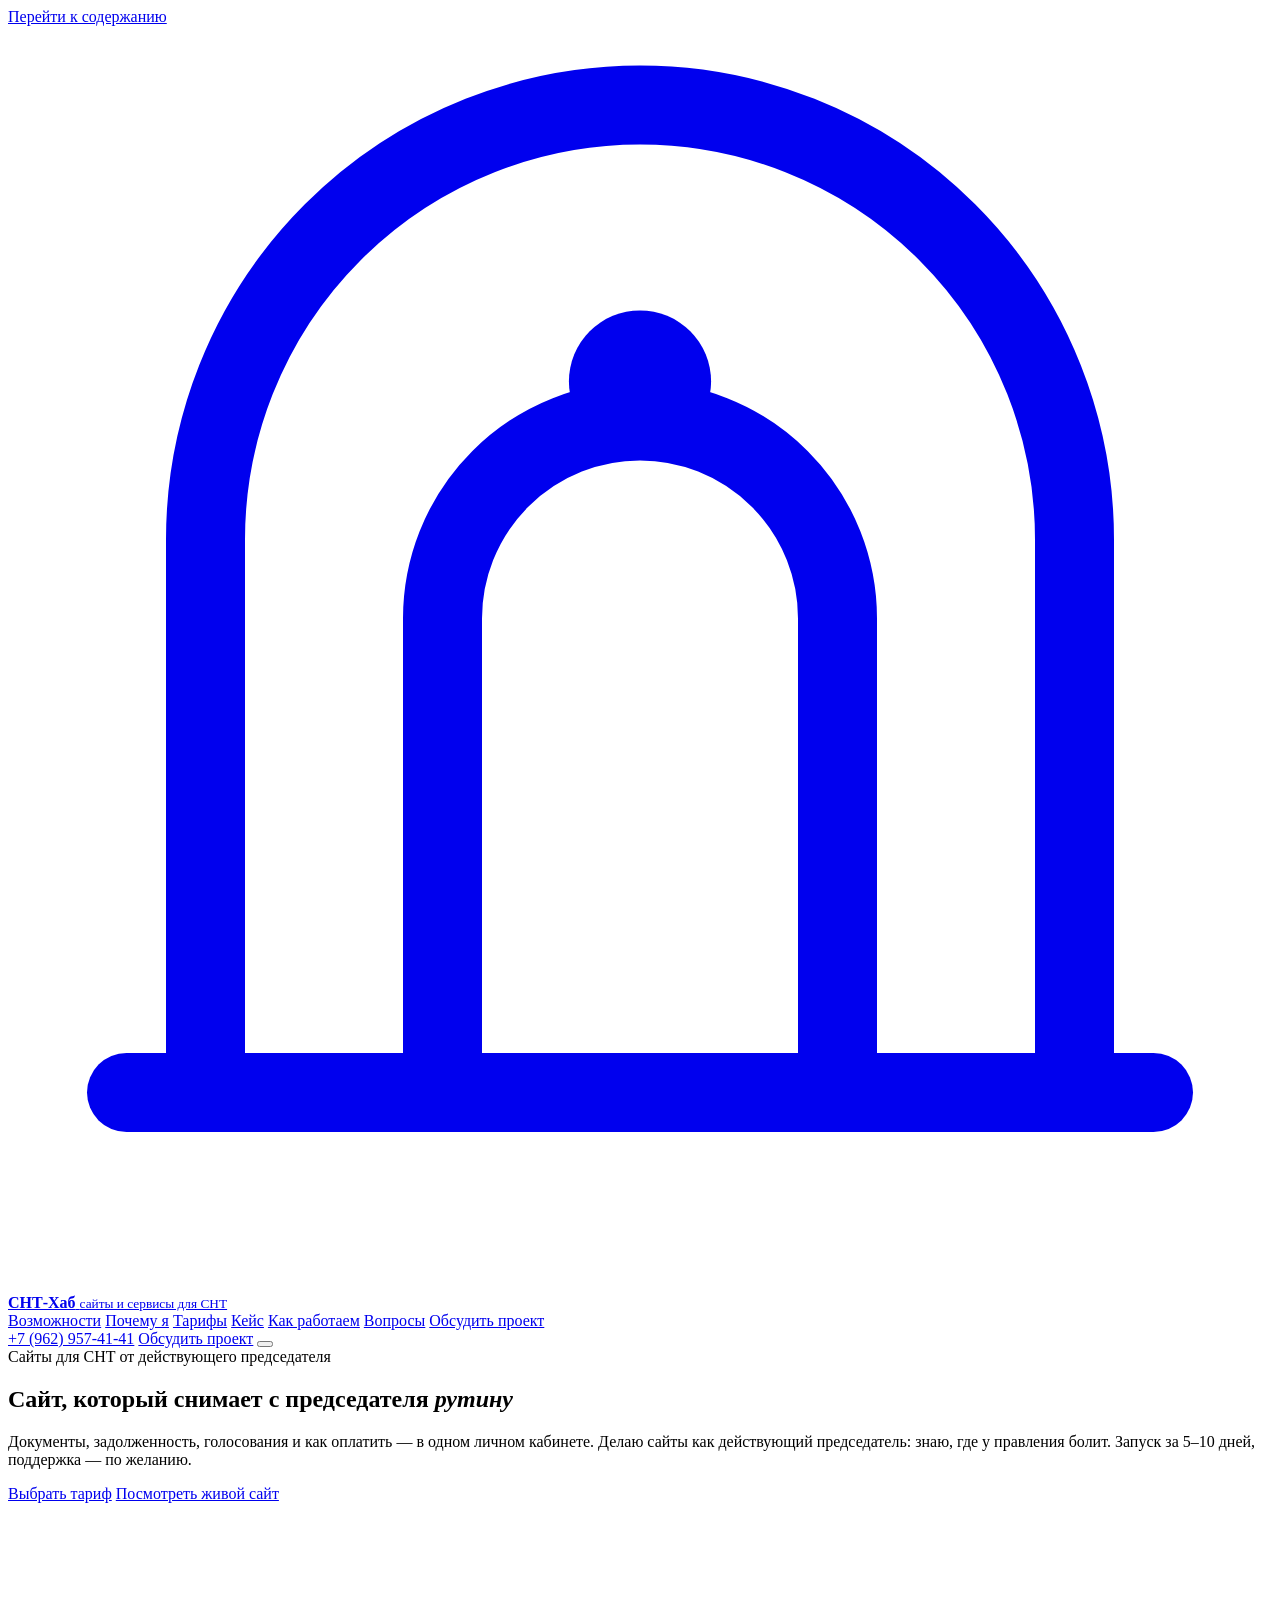
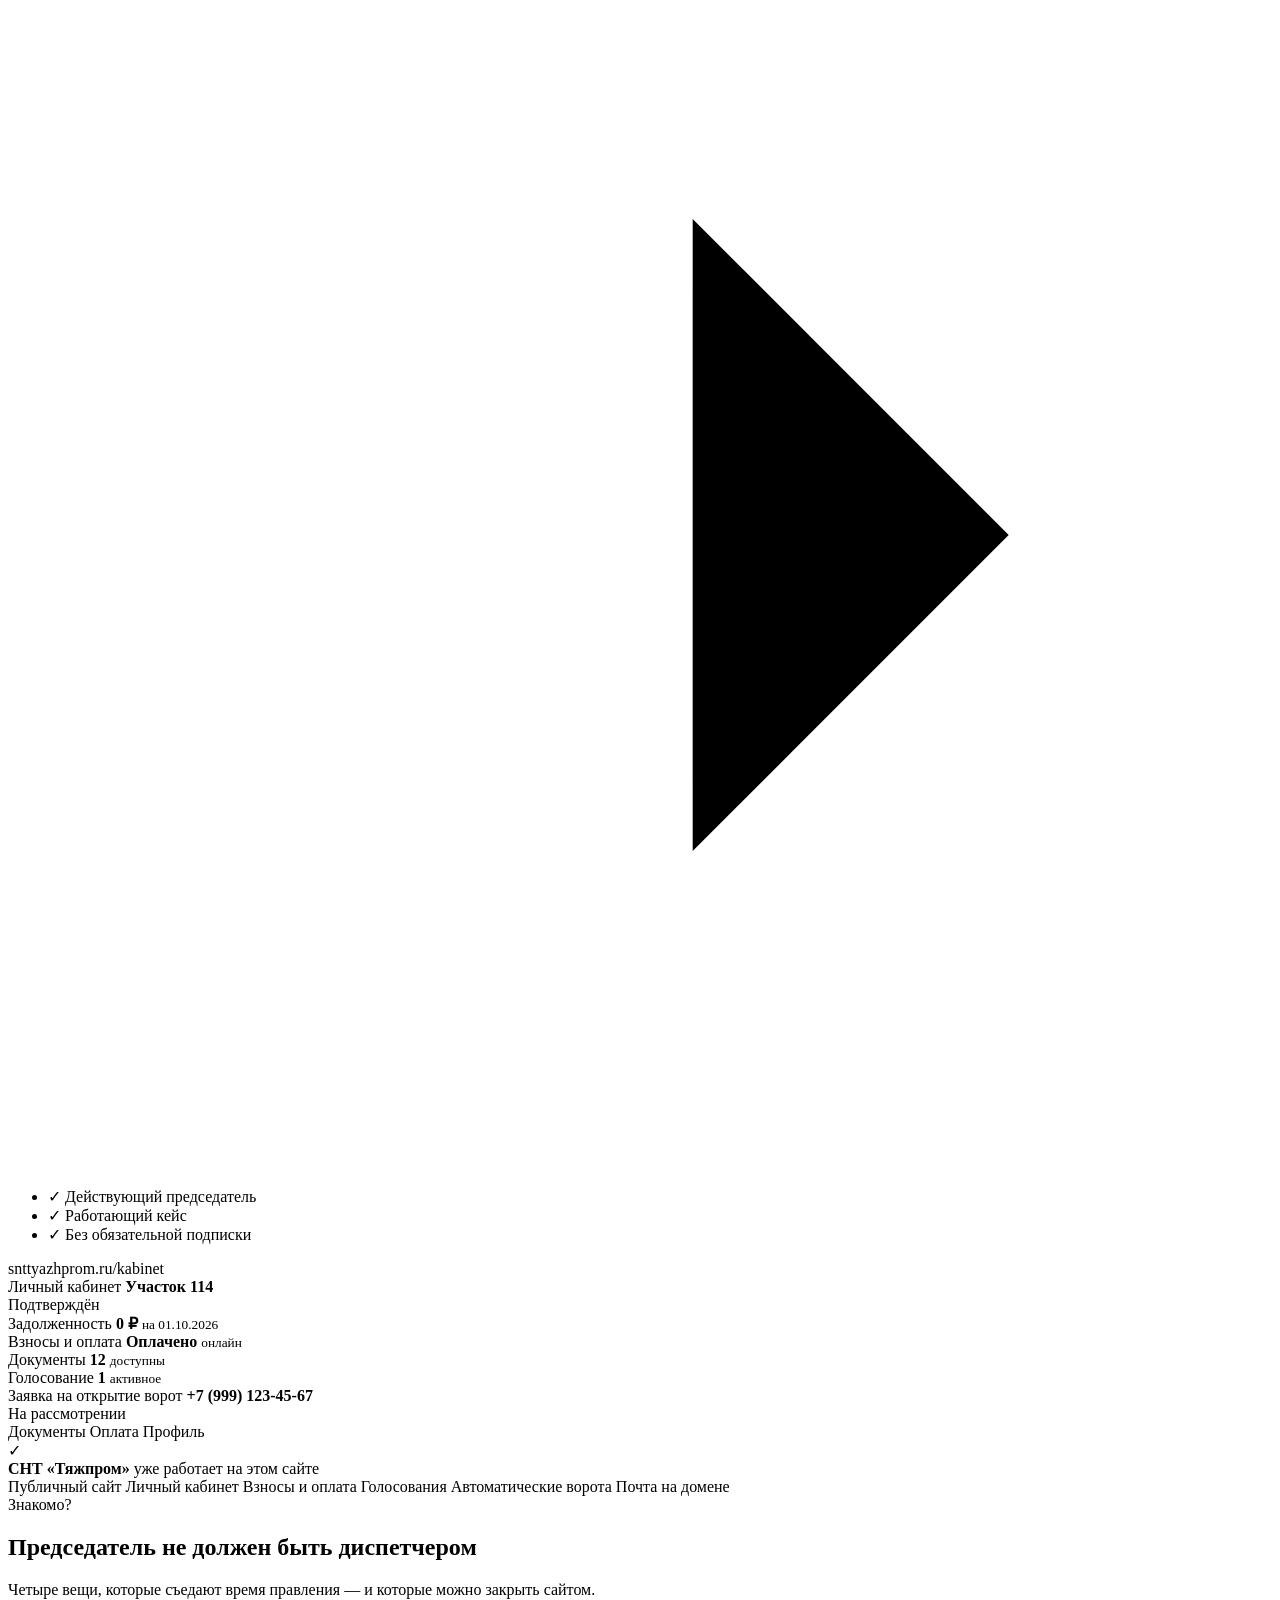
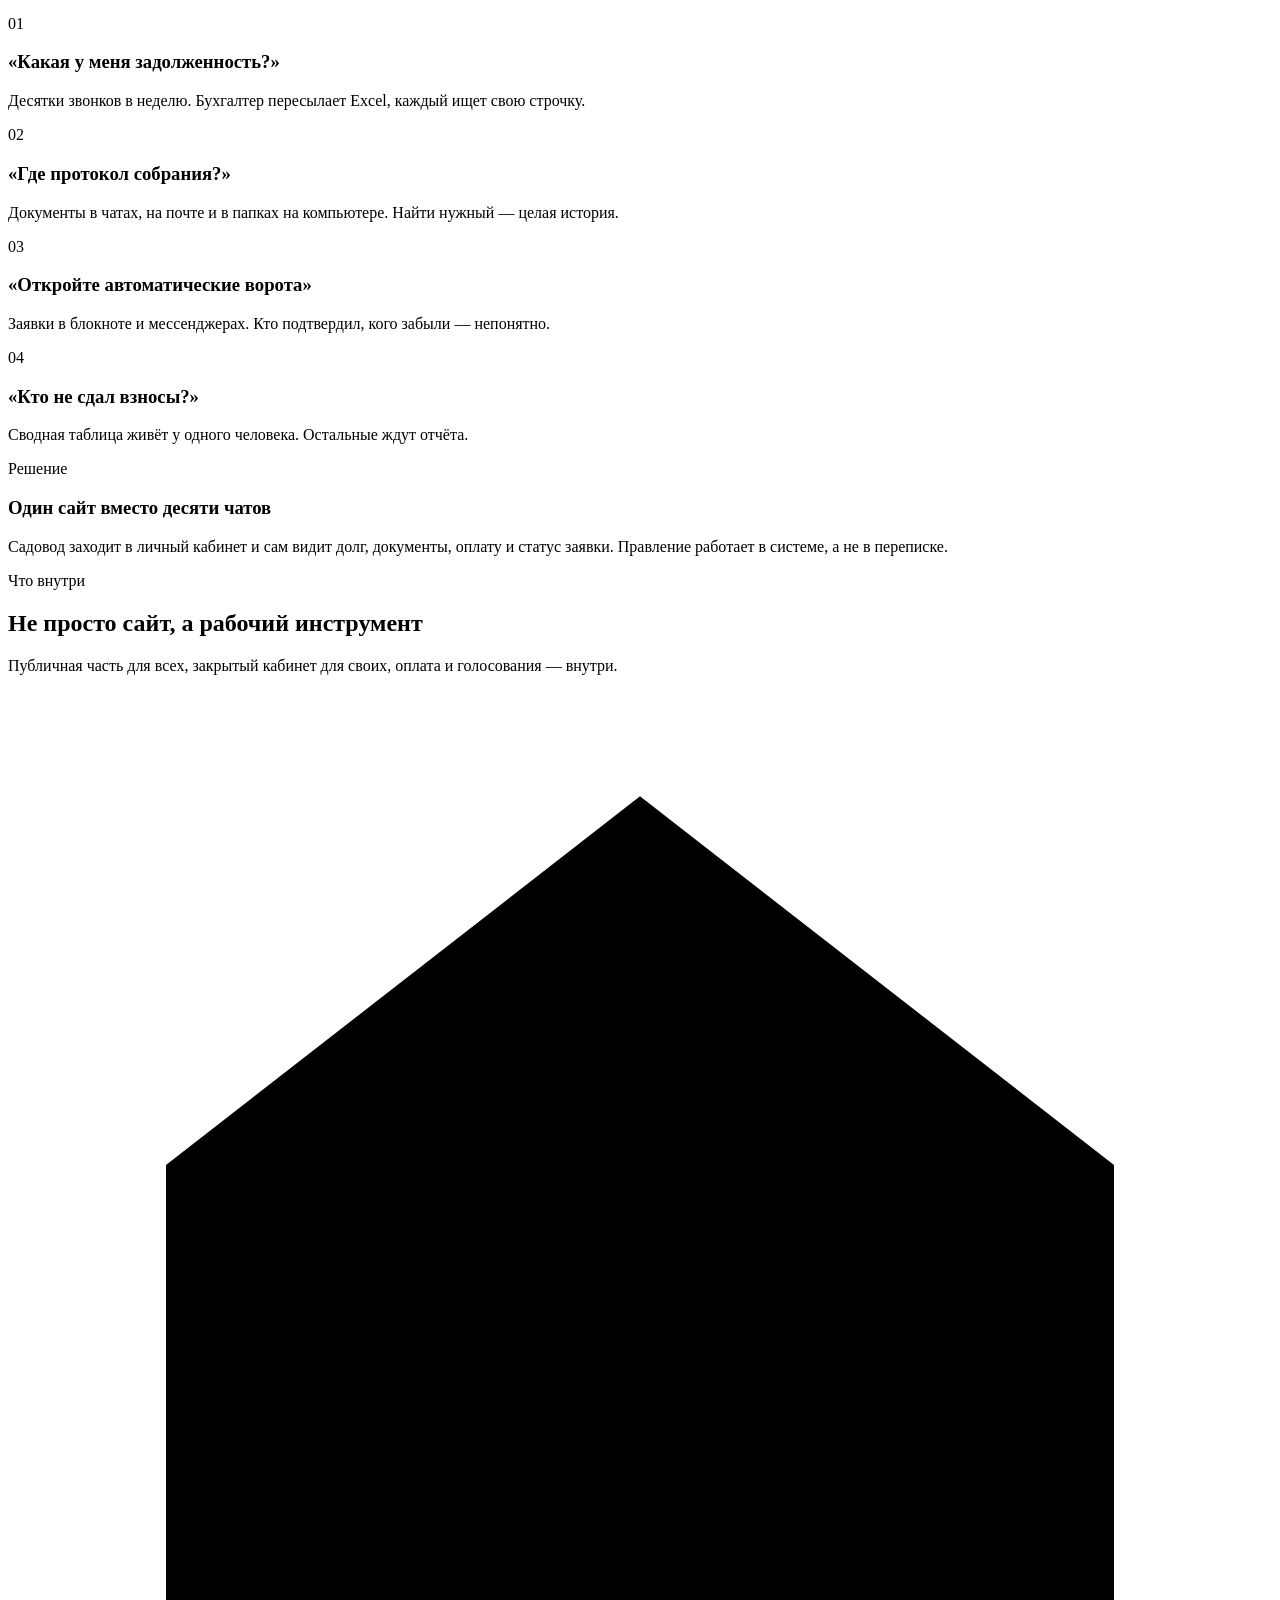
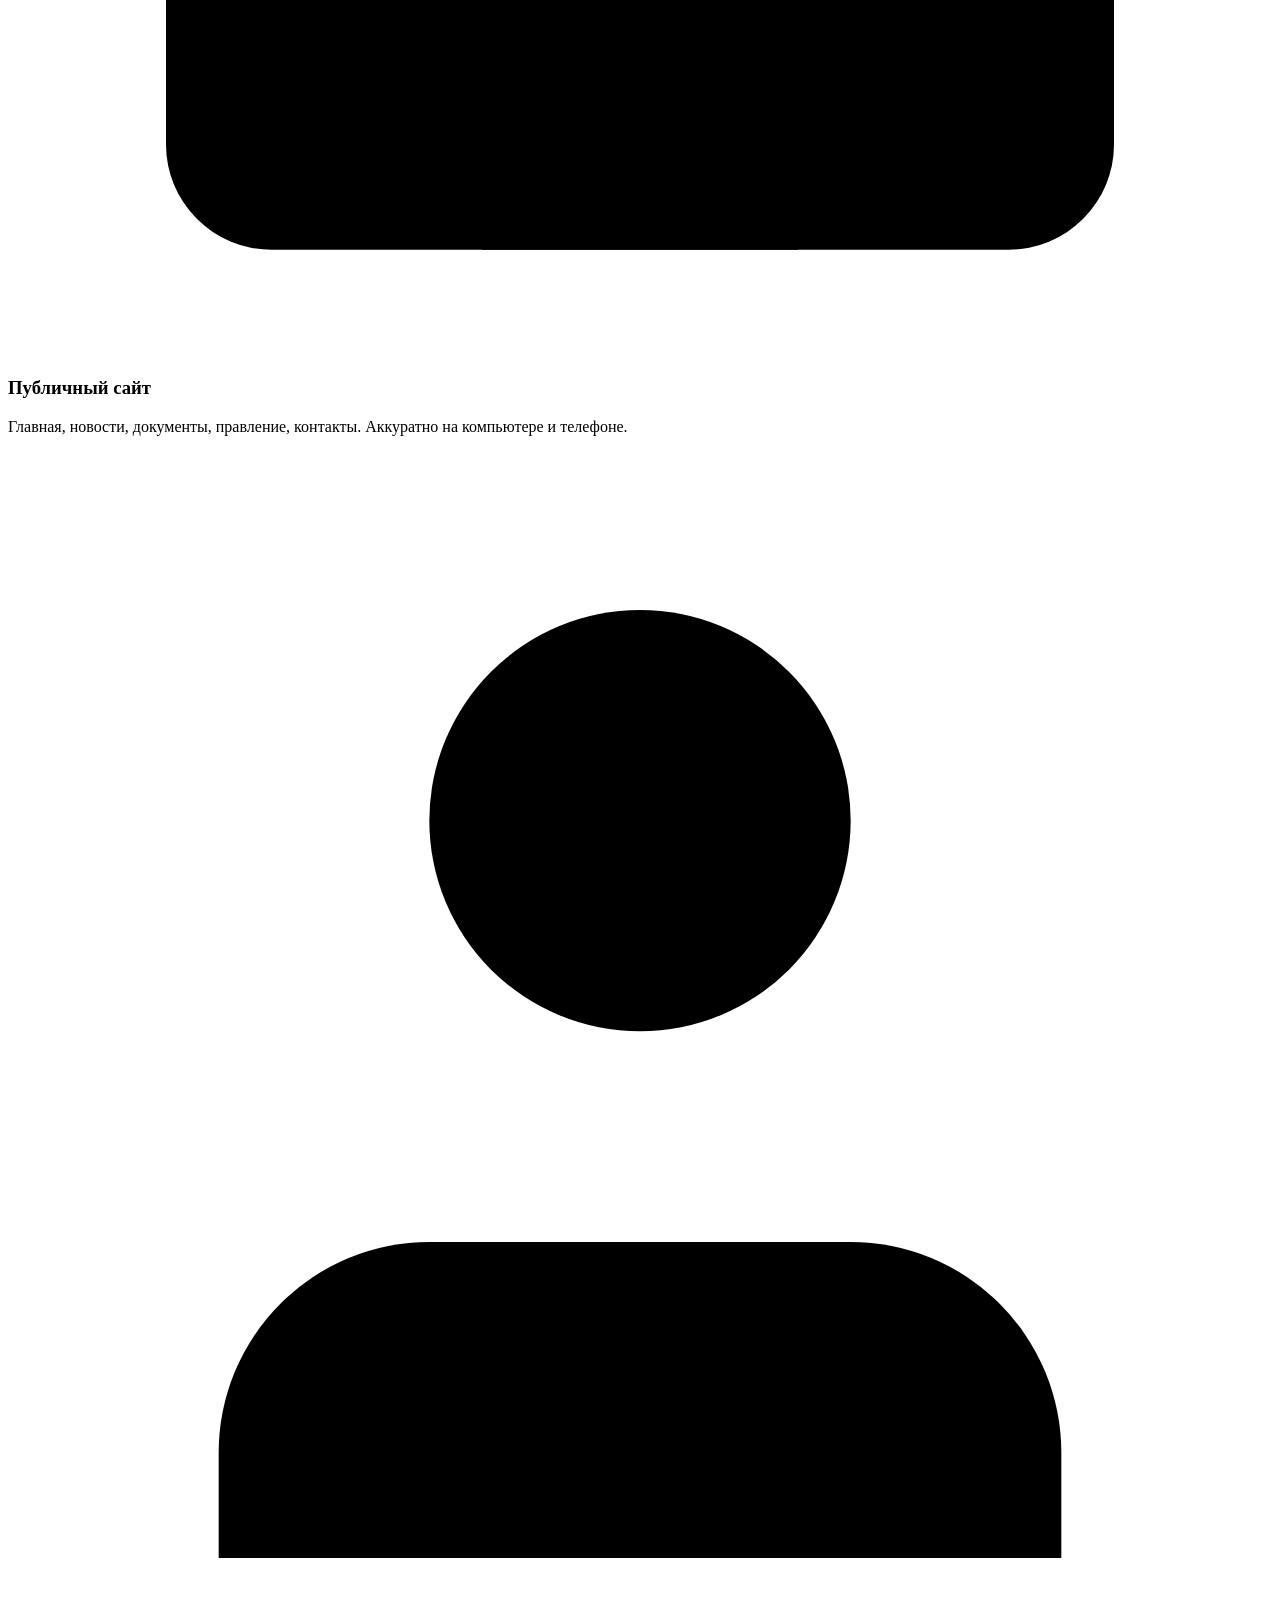
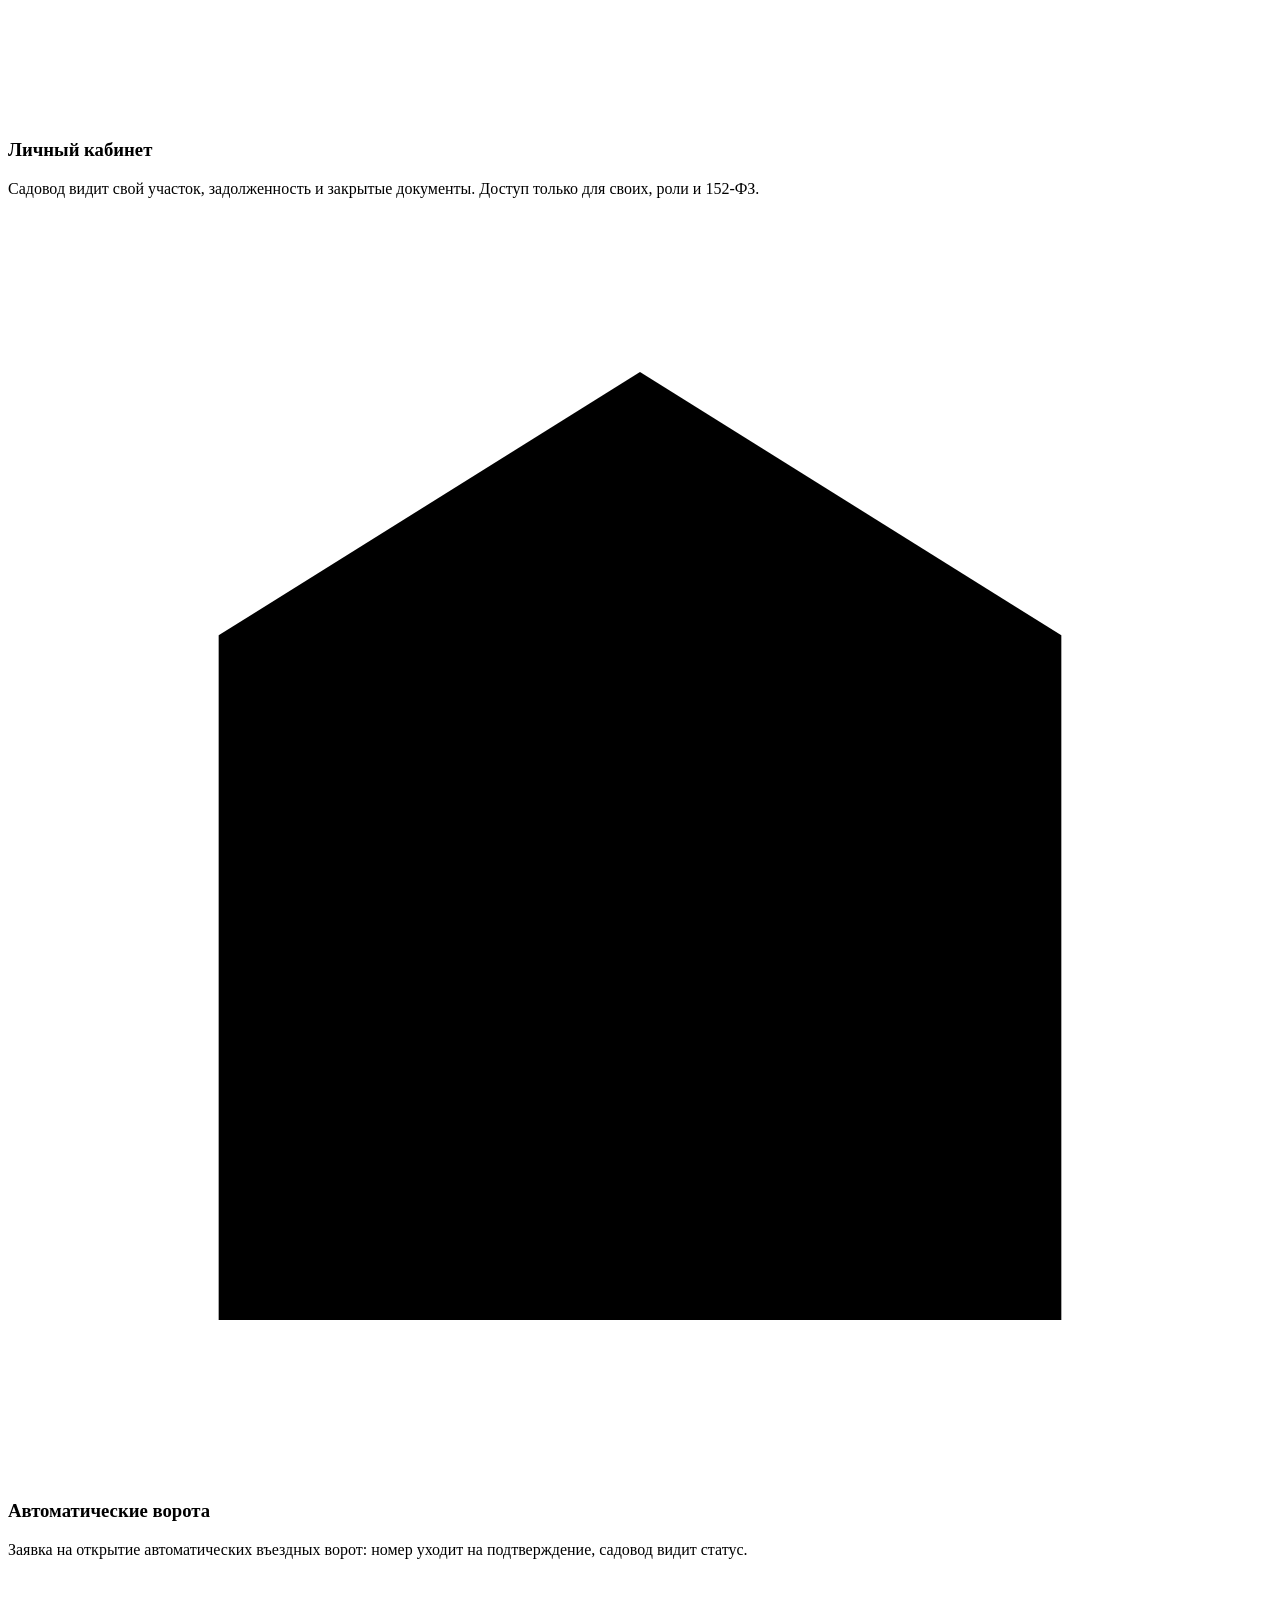
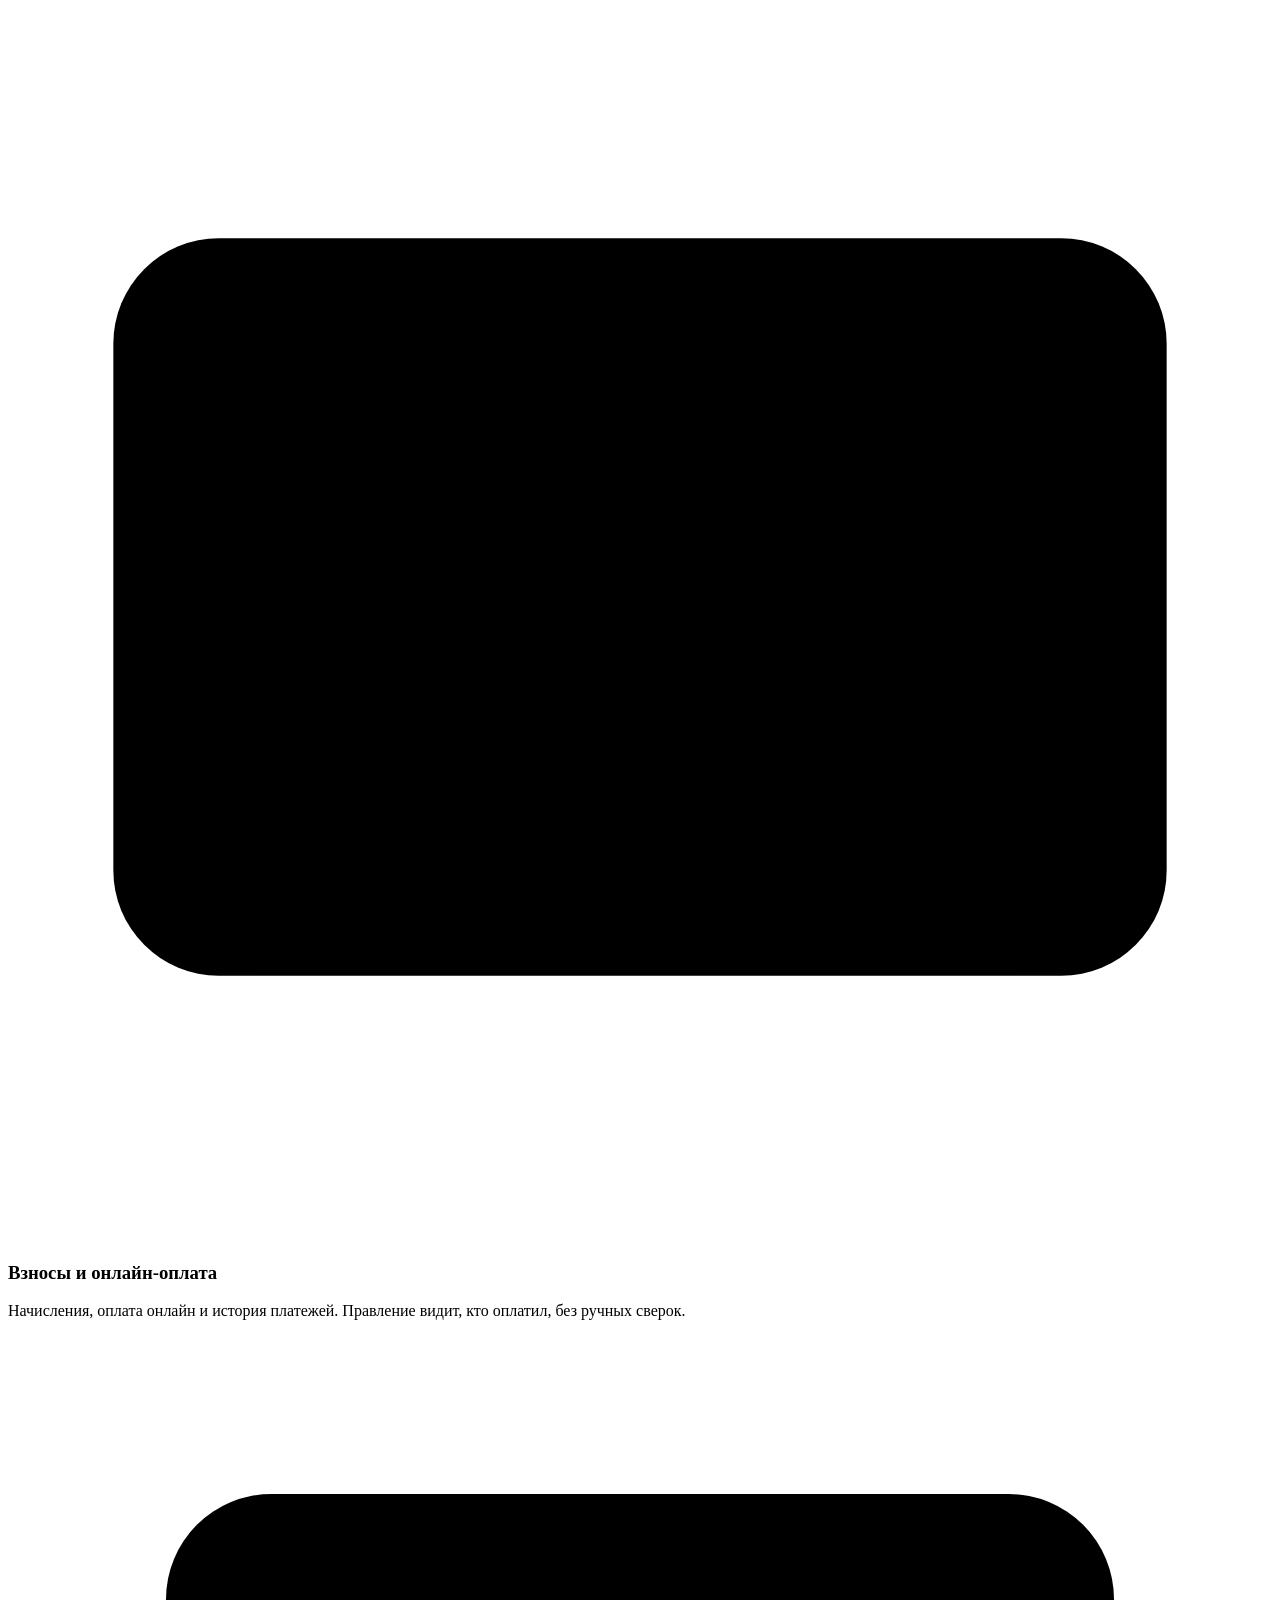
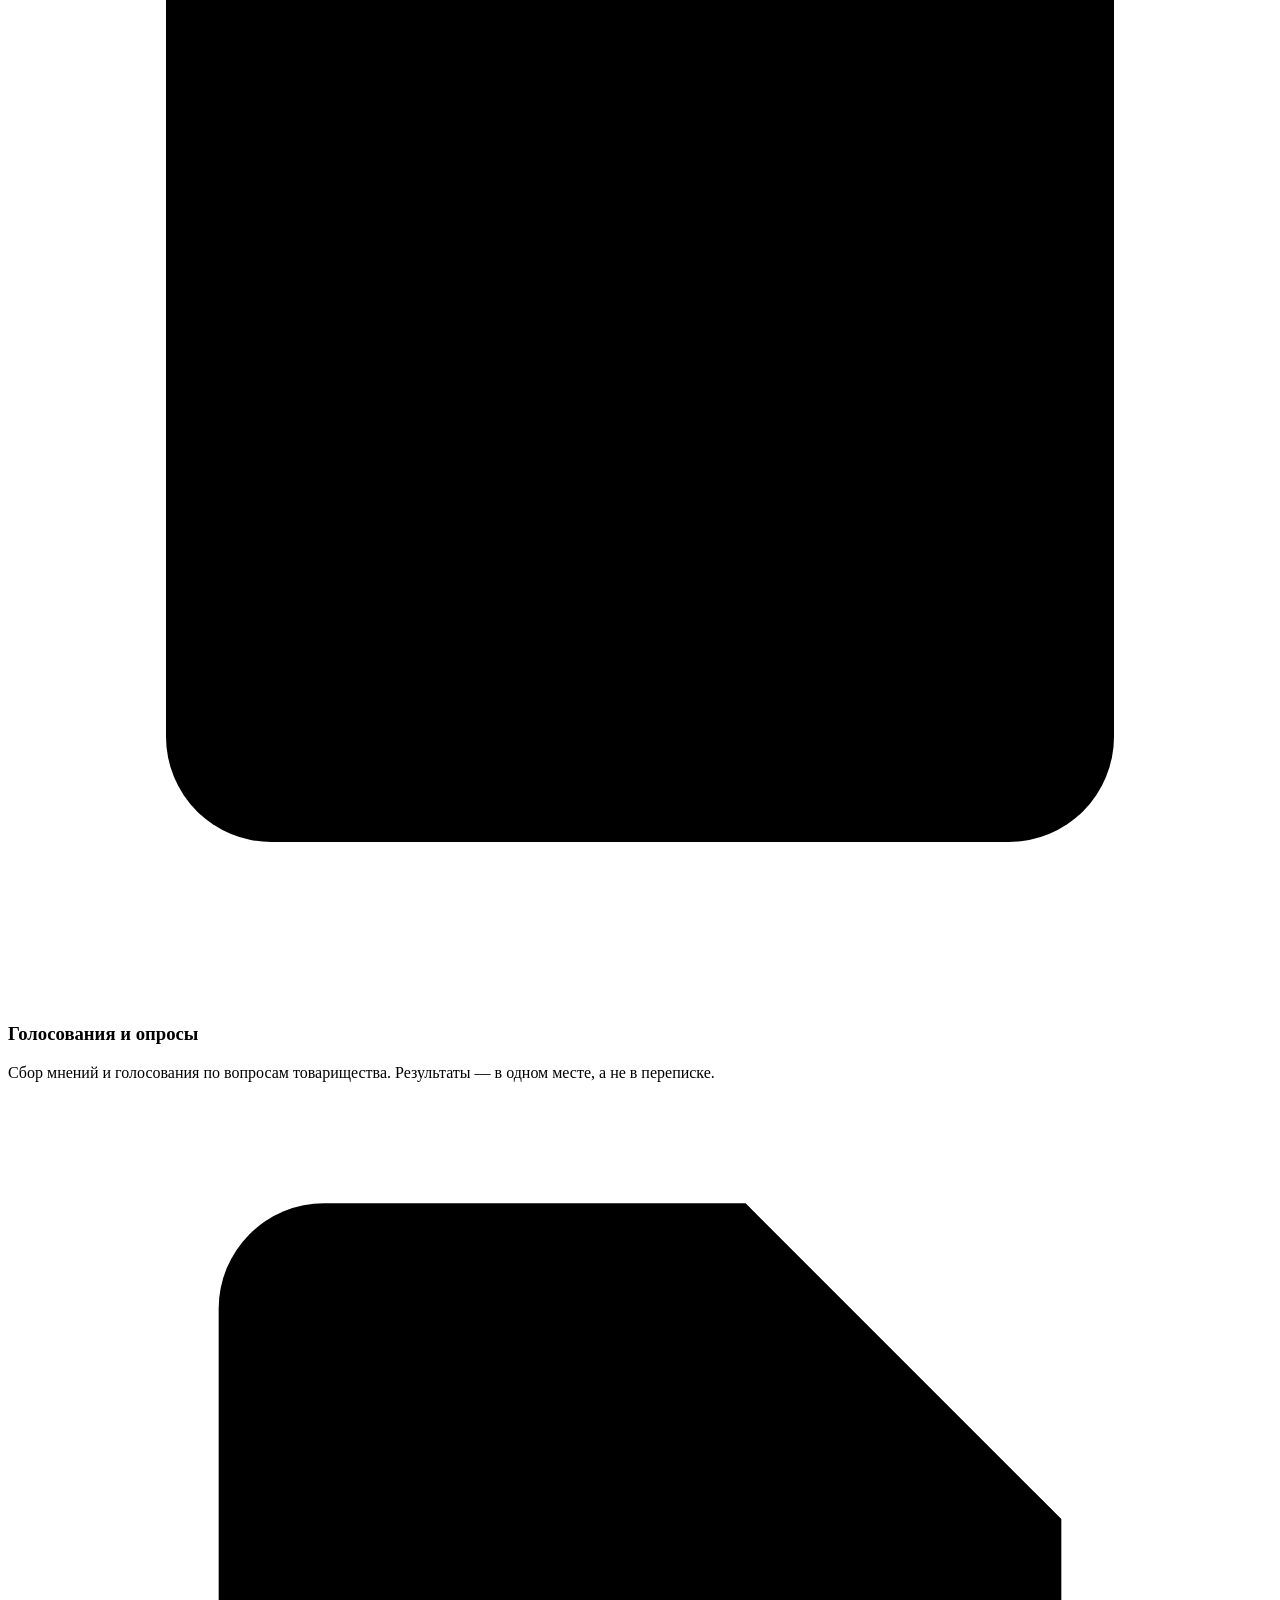
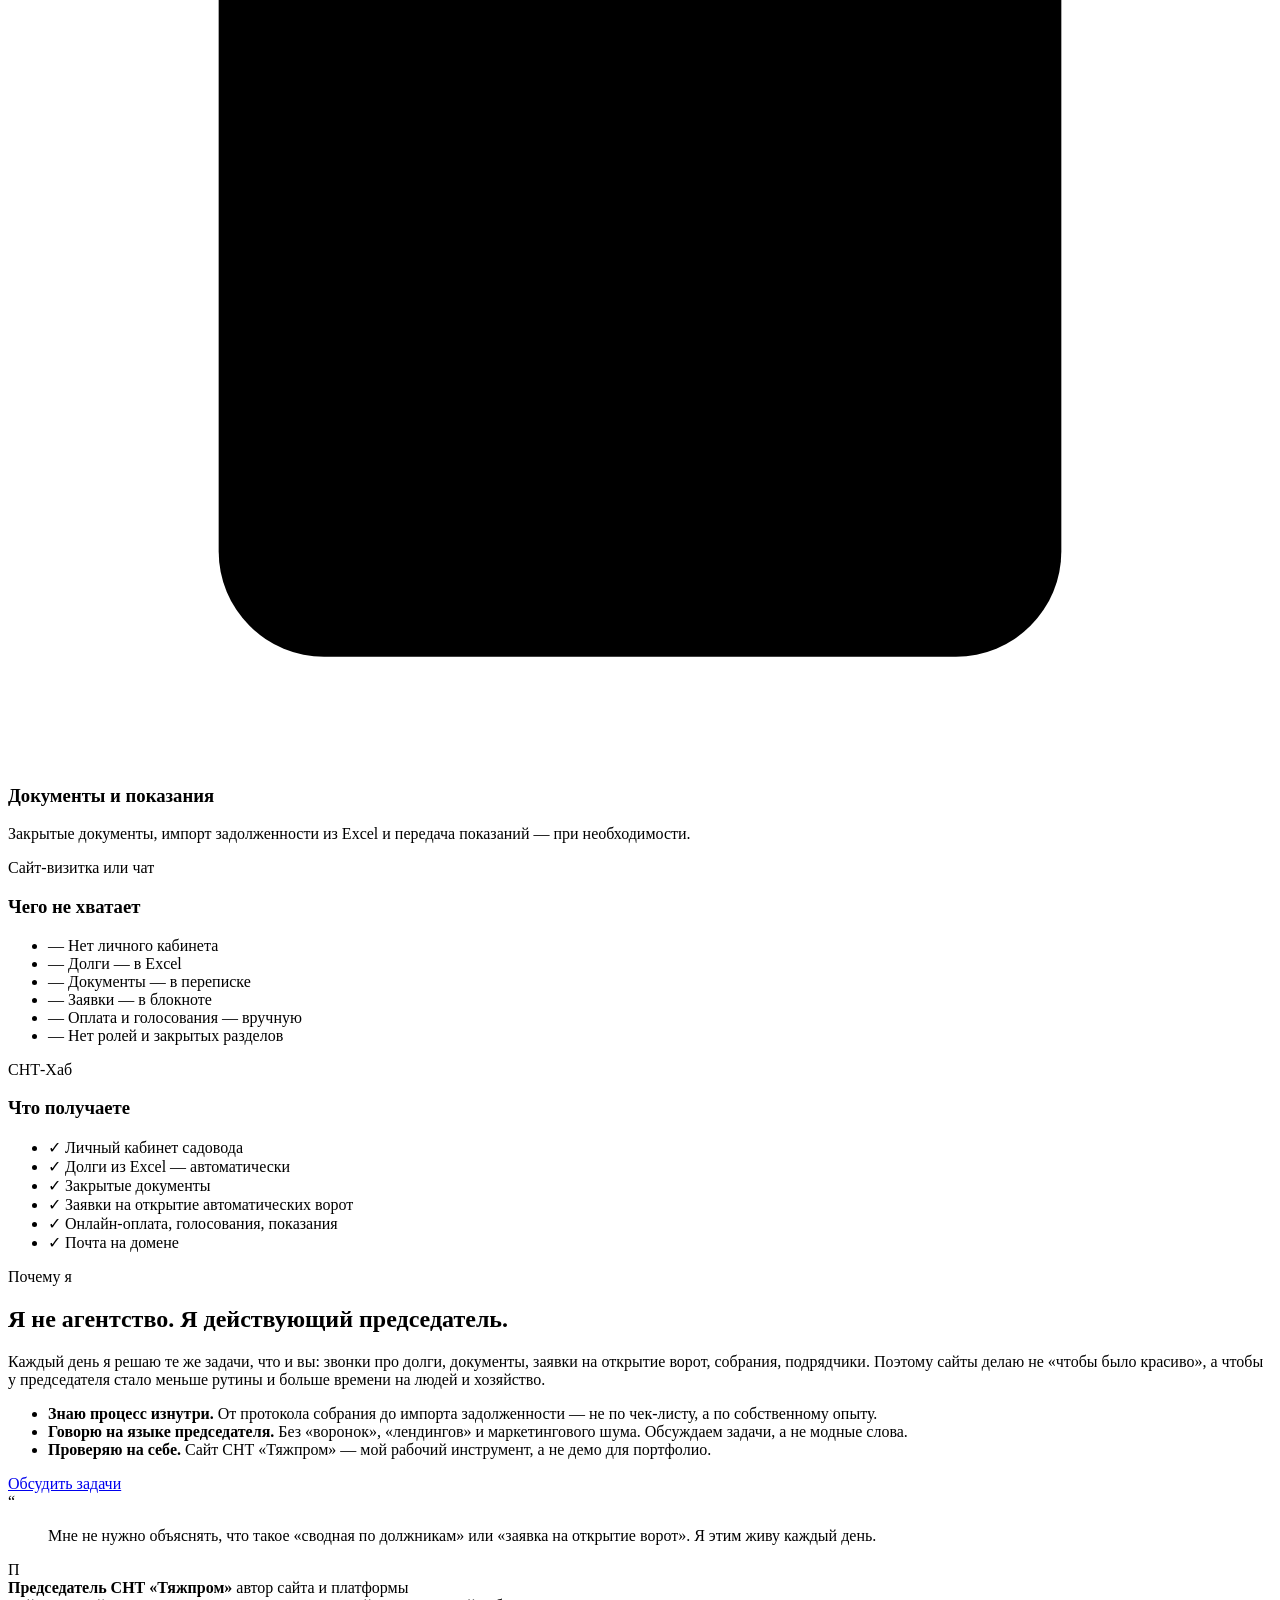
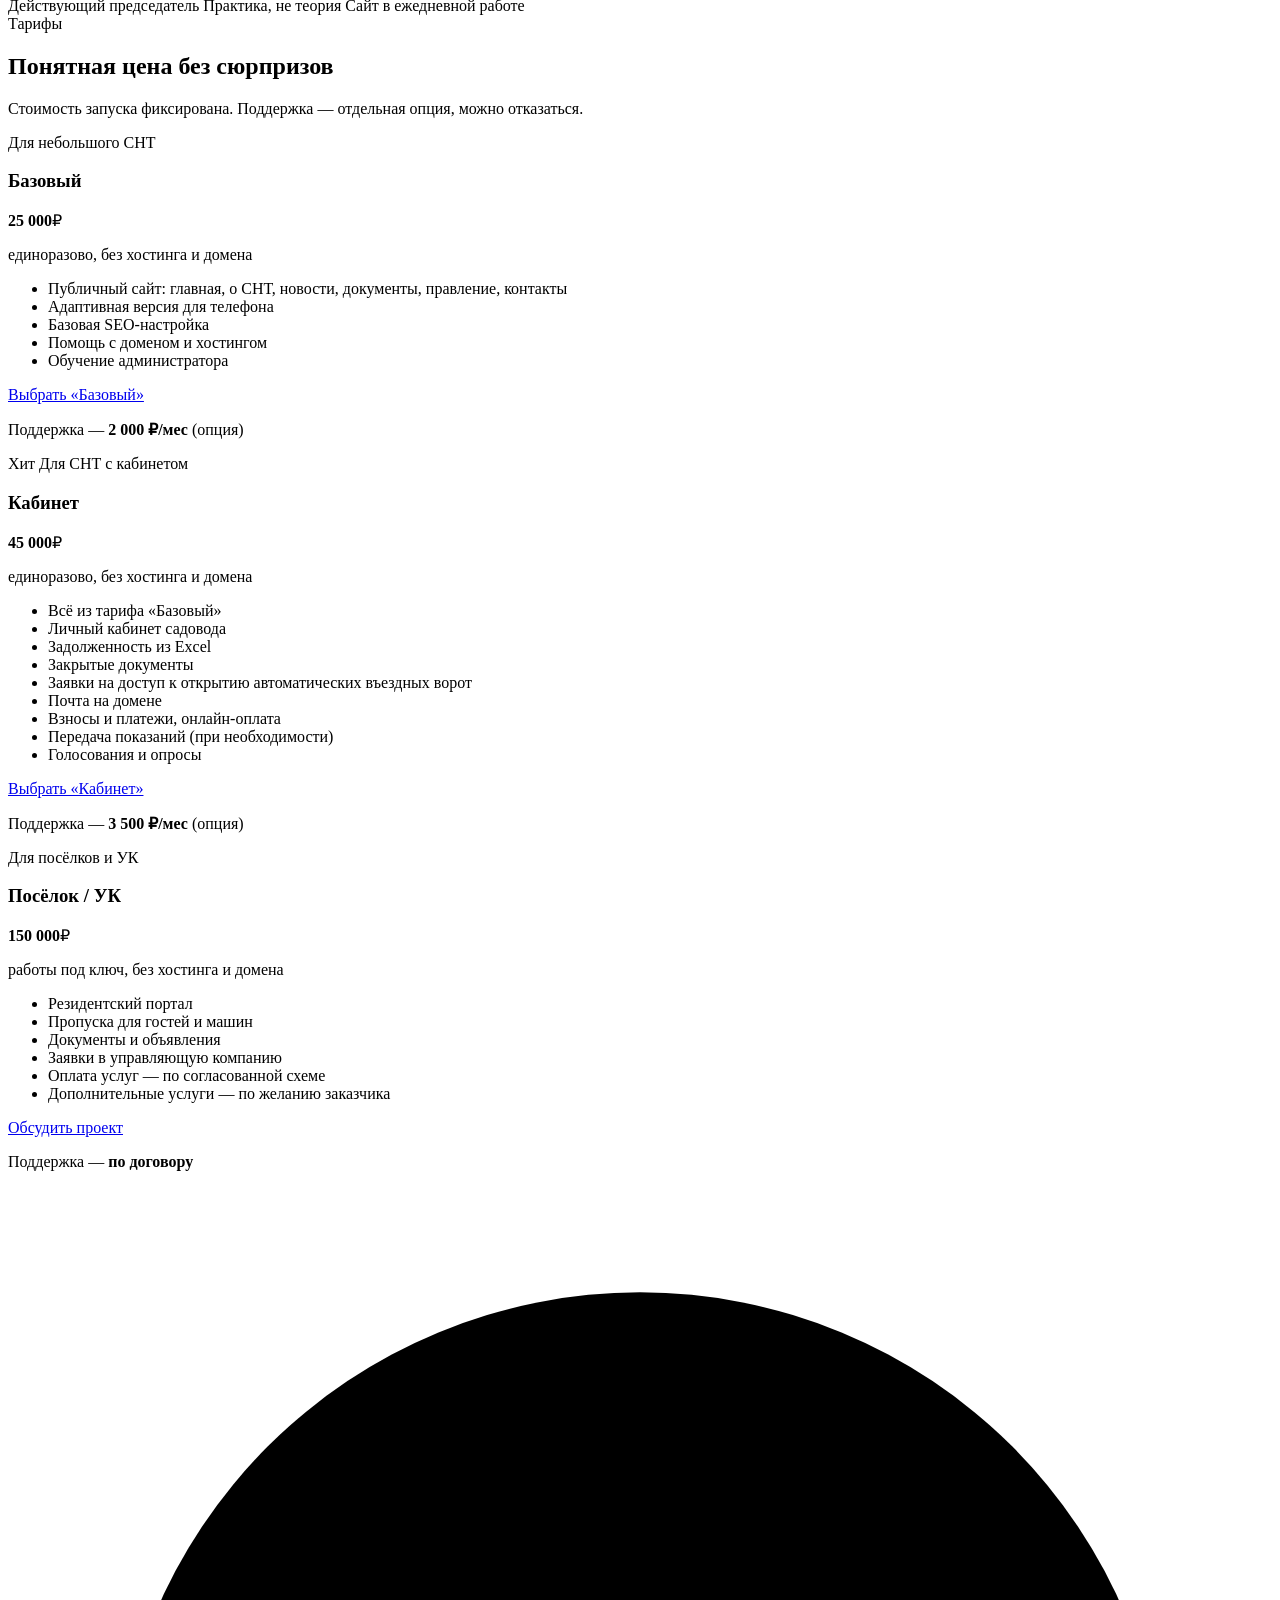
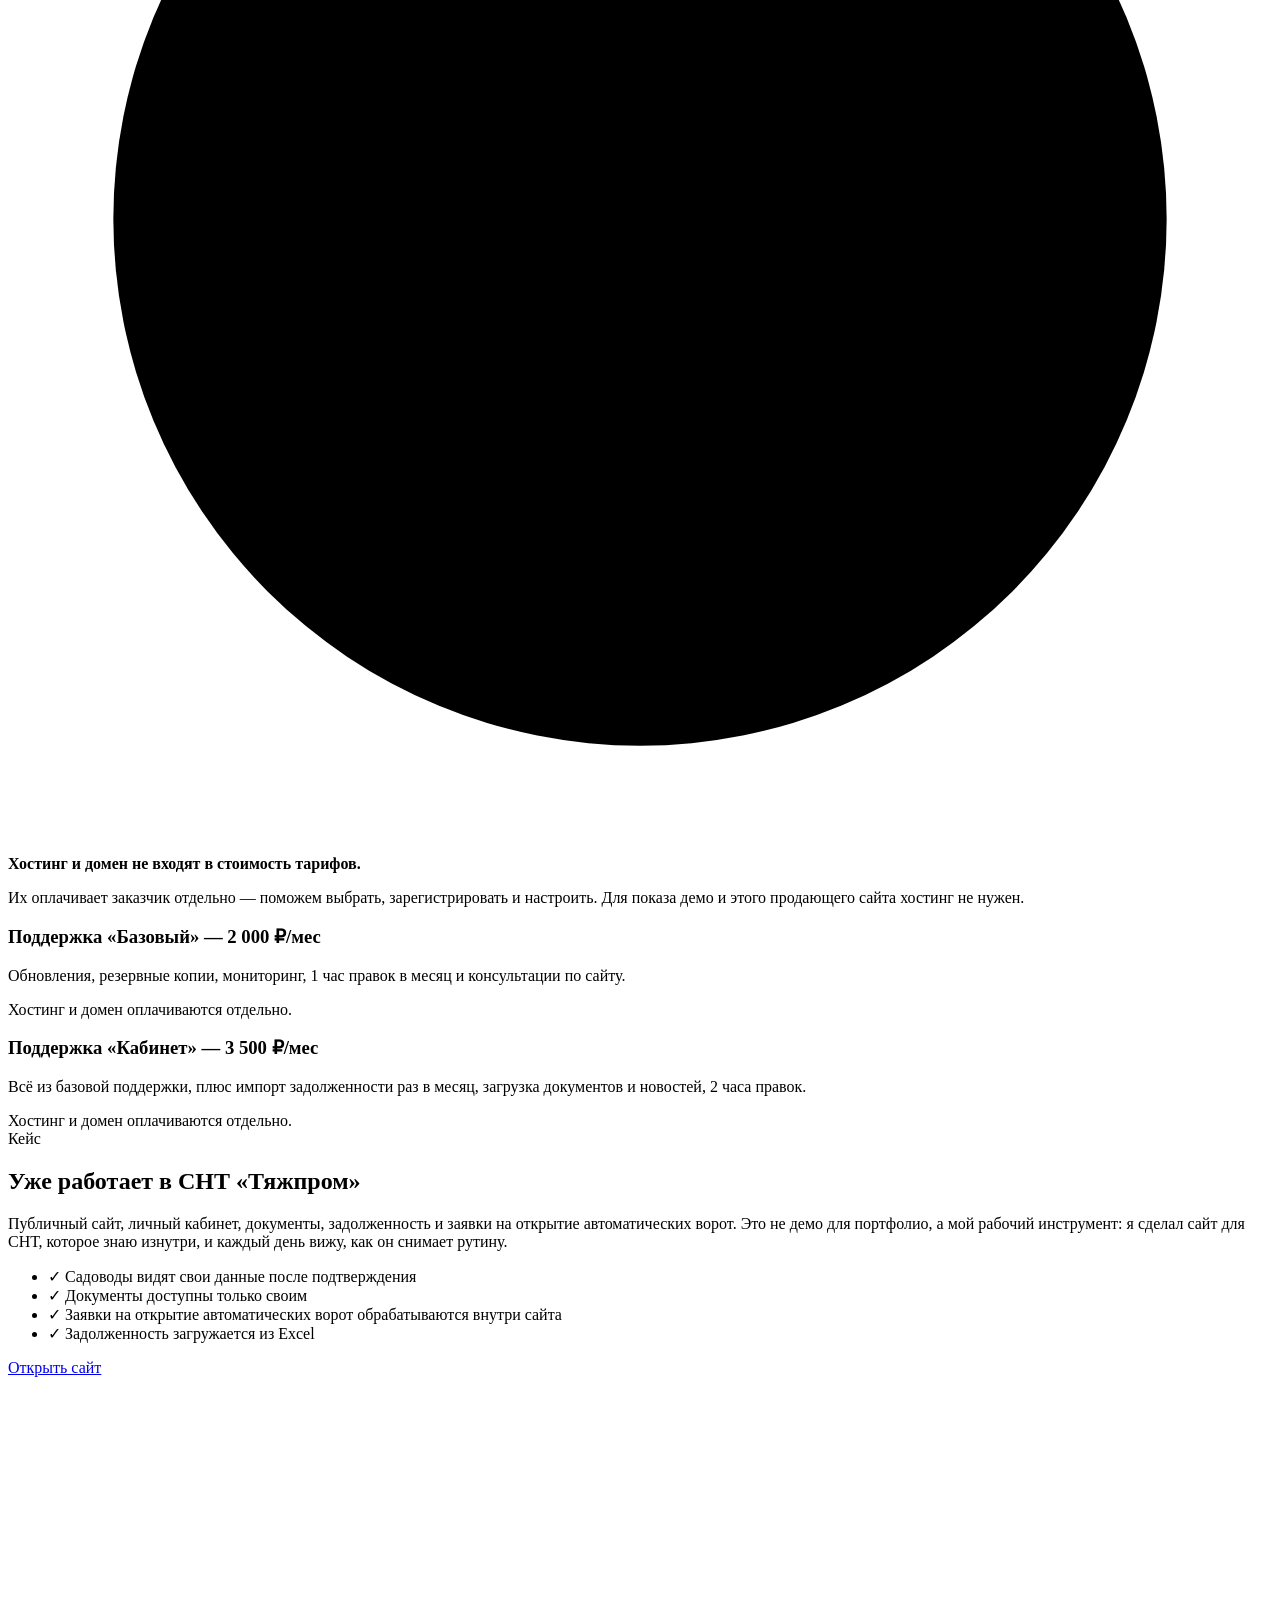
==== index.html @ 8f875b03 "Add index.html" ====
<!doctype html>
<html lang="ru">
<head>
  <meta charset="utf-8">
  <meta name="viewport" content="width=device-width, initial-scale=1">
  <meta name="theme-color" content="#3f7c8c">
  <title>Сайт для СНТ под ключ — личный кабинет, документы, оплата, голосования | СНТ-Хаб</title>
  <meta name="description" content="Сайт для СНТ и коттеджных посёлков: личный кабинет, документы, задолженность, онлайн-оплата взносов, голосования, автоматические ворота. Базовый — 25 000 ₽, Кабинет — 45 000 ₽. Хостинг и домен не входят.">
  <link rel="canonical" href="https://snt-hub.ru/">
  <meta property="og:type" content="website">
  <meta property="og:locale" content="ru_RU">
  <meta property="og:site_name" content="СНТ-Хаб">
  <meta property="og:title" content="Сайт для СНТ, который снимает с председателя рутину">
  <meta property="og:description" content="Личный кабинет, документы, задолженность, онлайн-оплата взносов, голосования и заявки на открытие автоматических ворот — в одном месте. Запуск за 5–10 дней. Хостинг и домен не входят в стоимость.">
  <meta property="og:url" content="https://snt-hub.ru/">
  <meta property="og:image" content="https://snt-hub.ru/assets/case-snttyazhprom.jpg">
  <link rel="icon" href="assets/favicon.svg" type="image/svg+xml">
  <link rel="stylesheet" href="styles.css">
  <script>document.documentElement.classList.add('js');</script>
  <script type="application/ld+json">
  {
    "@context": "https://schema.org",
    "@type": "ProfessionalService",
    "name": "СНТ-Хаб",
    "description": "Разработка сайтов и личных кабинетов для СНТ, коттеджных посёлков и управляющих компаний.",
    "url": "https://snt-hub.ru/",
    "telephone": "+7 (962) 957-41-41",
    "email": "info@snt-hub.ru",
    "areaServed": "Россия",
    "priceRange": "25000–150000 ₽",
    "makesOffer": [
      { "@type": "Offer", "name": "Базовый сайт для СНТ", "price": "25000", "priceCurrency": "RUB" },
      { "@type": "Offer", "name": "Сайт для СНТ с личным кабинетом", "price": "45000", "priceCurrency": "RUB" },
      { "@type": "Offer", "name": "Портал для коттеджного посёлка или УК", "price": "150000", "priceCurrency": "RUB" }
    ]
  }
  </script>
</head>
<body>
  <a class="skip-link" href="#main">Перейти к содержанию</a>

  <header class="site-header" data-header>
    <div class="container header__inner">
      <a class="brand" href="#top" aria-label="СНТ-Хаб — на главную">
        <span class="brand__mark" aria-hidden="true">
          <svg viewBox="0 0 32 32" fill="none">
            <path d="M5 27V13a11 11 0 0 1 22 0v14" stroke="currentColor" stroke-width="2" stroke-linecap="round" stroke-linejoin="round"/>
            <path d="M11 27V15a5 5 0 0 1 10 0v12" stroke="currentColor" stroke-width="2" stroke-linecap="round" stroke-linejoin="round"/>
            <path d="M3 27h26" stroke="currentColor" stroke-width="2" stroke-linecap="round"/>
            <circle cx="16" cy="9" r="1.8" fill="currentColor"/>
          </svg>
        </span>
        <span class="brand__text">
          <strong>СНТ-Хаб</strong>
          <small>сайты и сервисы для СНТ</small>
        </span>
      </a>

      <nav class="nav" id="nav" aria-label="Основная навигация">
        <a href="#features">Возможности</a>
        <a href="#about">Почему я</a>
        <a href="#tariffs">Тарифы</a>
        <a href="#case">Кейс</a>
        <a href="#steps">Как работаем</a>
        <a href="#faq">Вопросы</a>
        <a class="btn btn--primary nav__cta" href="#contact">Обсудить проект</a>
      </nav>

      <div class="header__actions">
        <a class="header__phone" href="tel:+79629574141">+7 (962) 957-41-41</a>
        <a class="btn btn--primary btn--sm" href="#contact">Обсудить проект</a>
        <button class="nav-toggle" type="button" aria-label="Открыть меню" aria-expanded="false" aria-controls="nav" data-nav-toggle>
          <span></span><span></span><span></span>
        </button>
      </div>
    </div>
  </header>

  <main id="main">
    <section class="hero" id="top">
      <div class="container hero__grid">
        <div class="hero__copy" data-reveal>
          <span class="eyebrow">Сайты для СНТ от действующего председателя</span>
          <h1>Сайт, который снимает с председателя <em>рутину</em></h1>
          <p class="lead">Документы, задолженность, голосования и как оплатить — в одном личном кабинете. Делаю сайты как действующий председатель: знаю, где у правления болит. Запуск за 5–10 дней, поддержка — по желанию.</p>
          <div class="hero__actions">
            <a class="btn btn--primary btn--lg" href="#tariffs">Выбрать тариф</a>
            <a class="btn btn--outline btn--lg" href="https://snttyazhprom.ru/" target="_blank" rel="noopener">
              Посмотреть живой сайт
              <svg class="icon" viewBox="0 0 24 24" aria-hidden="true"><path d="M5 12h14"/><path d="m13 6 6 6-6 6"/></svg>
            </a>
          </div>
          <ul class="hero__points">
            <li><span aria-hidden="true">✓</span> Действующий председатель</li>
            <li><span aria-hidden="true">✓</span> Работающий кейс</li>
            <li><span aria-hidden="true">✓</span> Без обязательной подписки</li>
          </ul>
        </div>

        <div class="hero__visual" data-reveal>
          <div class="browser-card" role="img" aria-label="Пример личного кабинета садовода: задолженность 0 рублей, взносы оплачены онлайн, 12 документов, активное голосование и заявка на открытие автоматических ворот на рассмотрении">
            <div class="browser-card__bar" aria-hidden="true">
              <span></span><span></span><span></span>
              <span class="browser-card__url">snttyazhprom.ru/kabinet</span>
            </div>
            <div class="cabinet">
              <div class="cabinet__head">
                <div>
                  <span class="cabinet__label">Личный кабинет</span>
                  <strong>Участок 114</strong>
                </div>
                <span class="badge badge--green">Подтверждён</span>
              </div>
              <div class="cabinet__grid">
                <div class="metric">
                  <span>Задолженность</span>
                  <strong>0 ₽</strong>
                  <small>на 01.10.2026</small>
                </div>
                <div class="metric">
                  <span>Взносы и оплата</span>
                  <strong>Оплачено</strong>
                  <small>онлайн</small>
                </div>
                <div class="metric">
                  <span>Документы</span>
                  <strong>12</strong>
                  <small>доступны</small>
                </div>
                <div class="metric">
                  <span>Голосование</span>
                  <strong>1</strong>
                  <small>активное</small>
                </div>
              </div>
              <div class="cabinet__request">
                <div>
                  <span class="cabinet__label">Заявка на открытие ворот</span>
                  <strong>+7 (999) 123-45-67</strong>
                </div>
                <span class="badge badge--amber">На рассмотрении</span>
              </div>
              <div class="cabinet__footer">
                <span>Документы</span>
                <span>Оплата</span>
                <span>Профиль</span>
              </div>
            </div>
          </div>
          <div class="hero__float">
            <span class="hero__float-icon" aria-hidden="true">✓</span>
            <div>
              <strong>СНТ «Тяжпром»</strong>
              <span>уже работает на этом сайте</span>
            </div>
          </div>
        </div>
      </div>
    </section>

    <div class="trust-bar">
      <div class="container trust-bar__inner">
        <span>Публичный сайт</span>
        <span>Личный кабинет</span>
        <span>Взносы и оплата</span>
        <span>Голосования</span>
        <span>Автоматические ворота</span>
        <span>Почта на домене</span>
      </div>
    </div>

    <section class="section" id="problems">
      <div class="container">
        <div class="section-head">
          <div data-reveal>
            <span class="eyebrow">Знакомо?</span>
            <h2>Председатель не должен быть диспетчером</h2>
          </div>
          <p data-reveal>Четыре вещи, которые съедают время правления — и которые можно закрыть сайтом.</p>
        </div>

        <div class="problem-grid">
          <article class="problem-card" data-reveal>
            <span class="problem-card__num">01</span>
            <h3>«Какая у меня задолженность?»</h3>
            <p>Десятки звонков в неделю. Бухгалтер пересылает Excel, каждый ищет свою строчку.</p>
          </article>
          <article class="problem-card" data-reveal>
            <span class="problem-card__num">02</span>
            <h3>«Где протокол собрания?»</h3>
            <p>Документы в чатах, на почте и в папках на компьютере. Найти нужный — целая история.</p>
          </article>
          <article class="problem-card" data-reveal>
            <span class="problem-card__num">03</span>
            <h3>«Откройте автоматические ворота»</h3>
            <p>Заявки в блокноте и мессенджерах. Кто подтвердил, кого забыли — непонятно.</p>
          </article>
          <article class="problem-card" data-reveal>
            <span class="problem-card__num">04</span>
            <h3>«Кто не сдал взносы?»</h3>
            <p>Сводная таблица живёт у одного человека. Остальные ждут отчёта.</p>
          </article>
        </div>

        <div class="solution-band" data-reveal>
          <div>
            <span class="eyebrow eyebrow--light">Решение</span>
            <h3>Один сайт вместо десяти чатов</h3>
          </div>
          <p>Садовод заходит в личный кабинет и сам видит долг, документы, оплату и статус заявки. Правление работает в системе, а не в переписке.</p>
        </div>
      </div>
    </section>

    <section class="section section--paper" id="features">
      <div class="container">
        <div class="section-head">
          <div data-reveal>
            <span class="eyebrow">Что внутри</span>
            <h2>Не просто сайт, а рабочий инструмент</h2>
          </div>
          <p data-reveal>Публичная часть для всех, закрытый кабинет для своих, оплата и голосования — внутри.</p>
        </div>

        <div class="feature-grid">
          <article class="feature-card" data-reveal>
            <span class="feature-card__icon" aria-hidden="true">
              <svg viewBox="0 0 24 24"><path d="m3 9 9-7 9 7v11a2 2 0 0 1-2 2H5a2 2 0 0 1-2-2z"/><path d="M9 22V12h6v10"/></svg>
            </span>
            <h3>Публичный сайт</h3>
            <p>Главная, новости, документы, правление, контакты. Аккуратно на компьютере и телефоне.</p>
          </article>
          <article class="feature-card" data-reveal>
            <span class="feature-card__icon" aria-hidden="true">
              <svg viewBox="0 0 24 24"><path d="M20 21v-2a4 4 0 0 0-4-4H8a4 4 0 0 0-4 4v2"/><circle cx="12" cy="7" r="4"/></svg>
            </span>
            <h3>Личный кабинет</h3>
            <p>Садовод видит свой участок, задолженность и закрытые документы. Доступ только для своих, роли и 152-ФЗ.</p>
          </article>
          <article class="feature-card" data-reveal>
            <span class="feature-card__icon" aria-hidden="true">
              <svg viewBox="0 0 24 24"><path d="M4 21V8l8-5 8 5v13"/><path d="M4 12h16"/><path d="M8 21v-6h8v6"/></svg>
            </span>
            <h3>Автоматические ворота</h3>
            <p>Заявка на открытие автоматических въездных ворот: номер уходит на подтверждение, садовод видит статус.</p>
          </article>
          <article class="feature-card" data-reveal>
            <span class="feature-card__icon" aria-hidden="true">
              <svg viewBox="0 0 24 24"><rect x="2" y="5" width="20" height="14" rx="2"/><path d="M2 10h20"/><path d="M6 15h4"/></svg>
            </span>
            <h3>Взносы и онлайн-оплата</h3>
            <p>Начисления, оплата онлайн и история платежей. Правление видит, кто оплатил, без ручных сверок.</p>
          </article>
          <article class="feature-card" data-reveal>
            <span class="feature-card__icon" aria-hidden="true">
              <svg viewBox="0 0 24 24"><rect x="3" y="3" width="18" height="18" rx="2"/><path d="m8 12 3 3 5-5"/></svg>
            </span>
            <h3>Голосования и опросы</h3>
            <p>Сбор мнений и голосования по вопросам товарищества. Результаты — в одном месте, а не в переписке.</p>
          </article>
          <article class="feature-card" data-reveal>
            <span class="feature-card__icon" aria-hidden="true">
              <svg viewBox="0 0 24 24"><path d="M14 2H6a2 2 0 0 0-2 2v16a2 2 0 0 0 2 2h12a2 2 0 0 0 2-2V8z"/><path d="M14 2v6h6"/><path d="M8 13h8"/><path d="M8 17h5"/></svg>
            </span>
            <h3>Документы и показания</h3>
            <p>Закрытые документы, импорт задолженности из Excel и передача показаний — при необходимости.</p>
          </article>
        </div>

        <div class="compare" data-reveal>
          <div class="compare__col compare__col--muted">
            <span class="compare__label">Сайт-визитка или чат</span>
            <h3>Чего не хватает</h3>
            <ul>
              <li><span aria-hidden="true">—</span> Нет личного кабинета</li>
              <li><span aria-hidden="true">—</span> Долги — в Excel</li>
              <li><span aria-hidden="true">—</span> Документы — в переписке</li>
              <li><span aria-hidden="true">—</span> Заявки — в блокноте</li>
              <li><span aria-hidden="true">—</span> Оплата и голосования — вручную</li>
              <li><span aria-hidden="true">—</span> Нет ролей и закрытых разделов</li>
            </ul>
          </div>
          <div class="compare__col compare__col--accent">
            <span class="compare__label">СНТ-Хаб</span>
            <h3>Что получаете</h3>
            <ul>
              <li><span aria-hidden="true">✓</span> Личный кабинет садовода</li>
              <li><span aria-hidden="true">✓</span> Долги из Excel — автоматически</li>
              <li><span aria-hidden="true">✓</span> Закрытые документы</li>
              <li><span aria-hidden="true">✓</span> Заявки на открытие автоматических ворот</li>
              <li><span aria-hidden="true">✓</span> Онлайн-оплата, голосования, показания</li>
              <li><span aria-hidden="true">✓</span> Почта на домене</li>
            </ul>
          </div>
        </div>
      </div>
    </section>

    <section class="section section--dark" id="about">
      <div class="container about__grid">
        <div class="about__copy" data-reveal>
          <span class="eyebrow eyebrow--light">Почему я</span>
          <h2>Я не агентство. Я действующий председатель.</h2>
          <p class="about__lead">Каждый день я решаю те же задачи, что и вы: звонки про долги, документы, заявки на открытие ворот, собрания, подрядчики. Поэтому сайты делаю не «чтобы было красиво», а чтобы у председателя стало меньше рутины и больше времени на людей и хозяйство.</p>
          <ul class="about__list">
            <li><strong>Знаю процесс изнутри.</strong> От протокола собрания до импорта задолженности — не по чек-листу, а по собственному опыту.</li>
            <li><strong>Говорю на языке председателя.</strong> Без «воронок», «лендингов» и маркетингового шума. Обсуждаем задачи, а не модные слова.</li>
            <li><strong>Проверяю на себе.</strong> Сайт СНТ «Тяжпром» — мой рабочий инструмент, а не демо для портфолио.</li>
          </ul>
          <a class="btn btn--accent" href="#contact">Обсудить задачи</a>
        </div>

        <aside class="about__card" data-reveal>
          <span class="about__quote-mark" aria-hidden="true">“</span>
          <blockquote>Мне не нужно объяснять, что такое «сводная по должникам» или «заявка на открытие ворот». Я этим живу каждый день.</blockquote>
          <div class="about__signature">
            <span class="about__avatar" aria-hidden="true">П</span>
            <div>
              <strong>Председатель СНТ «Тяжпром»</strong>
              <span>автор сайта и платформы</span>
            </div>
          </div>
          <div class="about__tags">
            <span>Действующий председатель</span>
            <span>Практика, не теория</span>
            <span>Сайт в ежедневной работе</span>
          </div>
        </aside>
      </div>
    </section>

    <section class="section" id="tariffs">
      <div class="container">
        <div class="section-head">
          <div data-reveal>
            <span class="eyebrow">Тарифы</span>
            <h2>Понятная цена без сюрпризов</h2>
          </div>
          <p data-reveal>Стоимость запуска фиксирована. Поддержка — отдельная опция, можно отказаться.</p>
        </div>

        <div class="pricing-grid">
          <article class="price-card" data-reveal>
            <span class="price-card__tag">Для небольшого СНТ</span>
            <h3>Базовый</h3>
            <div class="price"><strong>25 000</strong><span>₽</span></div>
            <p class="price__note">единоразово, без хостинга и домена</p>
            <ul class="price-list">
              <li>Публичный сайт: главная, о СНТ, новости, документы, правление, контакты</li>
              <li>Адаптивная версия для телефона</li>
              <li>Базовая SEO-настройка</li>
              <li>Помощь с доменом и хостингом</li>
              <li>Обучение администратора</li>
            </ul>
            <a class="btn btn--outline btn--full" href="#contact" data-plan="Базовый">Выбрать «Базовый»</a>
            <p class="price-card__support">Поддержка — <strong>2 000 ₽/мес</strong> <span>(опция)</span></p>
          </article>

          <article class="price-card price-card--featured" data-reveal>
            <span class="price-card__badge">Хит</span>
            <span class="price-card__tag">Для СНТ с кабинетом</span>
            <h3>Кабинет</h3>
            <div class="price"><strong>45 000</strong><span>₽</span></div>
            <p class="price__note">единоразово, без хостинга и домена</p>
            <ul class="price-list">
              <li>Всё из тарифа «Базовый»</li>
              <li>Личный кабинет садовода</li>
              <li>Задолженность из Excel</li>
              <li>Закрытые документы</li>
              <li>Заявки на доступ к открытию автоматических въездных ворот</li>
              <li>Почта на домене</li>
              <li>Взносы и платежи, онлайн-оплата</li>
              <li>Передача показаний (при необходимости)</li>
              <li>Голосования и опросы</li>
            </ul>
            <a class="btn btn--accent btn--full" href="#contact" data-plan="Кабинет">Выбрать «Кабинет»</a>
            <p class="price-card__support">Поддержка — <strong>3 500 ₽/мес</strong> <span>(опция)</span></p>
          </article>

          <article class="price-card" data-reveal>
            <span class="price-card__tag">Для посёлков и УК</span>
            <h3>Посёлок / УК</h3>
            <div class="price"><strong>150 000</strong><span>₽</span></div>
            <p class="price__note">работы под ключ, без хостинга и домена</p>
            <ul class="price-list">
              <li>Резидентский портал</li>
              <li>Пропуска для гостей и машин</li>
              <li>Документы и объявления</li>
              <li>Заявки в управляющую компанию</li>
              <li>Оплата услуг — по согласованной схеме</li>
              <li>Дополнительные услуги — по желанию заказчика</li>
            </ul>
            <a class="btn btn--outline btn--full" href="#contact" data-plan="Посёлок / УК">Обсудить проект</a>
            <p class="price-card__support">Поддержка — <strong>по договору</strong></p>
          </article>
        </div>

        <div class="hosting-note" data-reveal>
          <span class="hosting-note__icon" aria-hidden="true">
            <svg viewBox="0 0 24 24"><circle cx="12" cy="12" r="10"/><path d="M12 8v5"/><path d="M12 16h.01"/></svg>
          </span>
          <div>
            <strong>Хостинг и домен не входят в стоимость тарифов.</strong>
            <p>Их оплачивает заказчик отдельно — поможем выбрать, зарегистрировать и настроить. Для показа демо и этого продающего сайта хостинг не нужен.</p>
          </div>
        </div>

        <div class="support-grid">
          <article class="support-card" data-reveal>
            <h3>Поддержка «Базовый» — 2 000 ₽/мес</h3>
            <p>Обновления, резервные копии, мониторинг, 1 час правок в месяц и консультации по сайту.</p>
            <span>Хостинг и домен оплачиваются отдельно.</span>
          </article>
          <article class="support-card" data-reveal>
            <h3>Поддержка «Кабинет» — 3 500 ₽/мес</h3>
            <p>Всё из базовой поддержки, плюс импорт задолженности раз в месяц, загрузка документов и новостей, 2 часа правок.</p>
            <span>Хостинг и домен оплачиваются отдельно.</span>
          </article>
        </div>
      </div>
    </section>

    <section class="section section--cream" id="case">
      <div class="container case__grid">
        <div class="case__copy" data-reveal>
          <span class="eyebrow">Кейс</span>
          <h2>Уже работает в СНТ «Тяжпром»</h2>
          <p>Публичный сайт, личный кабинет, документы, задолженность и заявки на открытие автоматических ворот. Это не демо для портфолио, а мой рабочий инструмент: я сделал сайт для СНТ, которое знаю изнутри, и каждый день вижу, как он снимает рутину.</p>
          <ul class="checklist">
            <li><span aria-hidden="true">✓</span> Садоводы видят свои данные после подтверждения</li>
            <li><span aria-hidden="true">✓</span> Документы доступны только своим</li>
            <li><span aria-hidden="true">✓</span> Заявки на открытие автоматических ворот обрабатываются внутри сайта</li>
            <li><span aria-hidden="true">✓</span> Задолженность загружается из Excel</li>
          </ul>
          <a class="btn btn--primary" href="https://snttyazhprom.ru/" target="_blank" rel="noopener">
            Открыть сайт
            <svg class="icon" viewBox="0 0 24 24" aria-hidden="true"><path d="M5 12h14"/><path d="m13 6 6 6-6 6"/></svg>
          </a>
        </div>
        <div class="case__visual" data-reveal>
          <a class="case__shot" href="https://snttyazhprom.ru/" target="_blank" rel="noopener">
            <img src="assets/case-snttyazhprom.jpg" alt="Скриншот главной страницы сайта СНТ «Тяжпром»" decoding="async">
            <span class="case__shot-overlay">snttyazhprom.ru</span>
          </a>
          <span class="case__caption">Скриншот с рабочего сайта. Данные на странице — публичные.</span>
        </div>
      </div>
    </section>

    <section class="section section--paper" id="steps">
      <div class="container">
        <div class="section-head">
          <div data-reveal>
            <span class="eyebrow">Как работаем</span>
            <h2>От заявки до запуска — 5 шагов</h2>
          </div>
          <p data-reveal>Без долгих согласований. Понятный состав работ и фиксированная цена.</p>
        </div>

        <ol class="steps">
          <li class="step" data-reveal>
            <span class="step__num">01</span>
            <h3>Знакомство, 15 минут</h3>
            <p>Обсуждаем задачи, количество участков и что болит больше всего.</p>
          </li>
          <li class="step" data-reveal>
            <span class="step__num">02</span>
            <h3>Демо</h3>
            <p>Показываем сайт и кабинет на примере. Объясняем, что войдёт в проект.</p>
          </li>
          <li class="step" data-reveal>
            <span class="step__num">03</span>
            <h3>Договор и предоплата 50%</h3>
            <p>Фиксируем состав работ, сроки и стоимость. Без скрытых доплат.</p>
          </li>
          <li class="step" data-reveal>
            <span class="step__num">04</span>
            <h3>Запуск за 5–10 дней</h3>
            <p>Настраиваем сайт, наполняем, проверяем на телефоне. Помогаем с доменом и хостингом.</p>
          </li>
          <li class="step" data-reveal>
            <span class="step__num">05</span>
            <h3>Обучение и поддержка</h3>
            <p>Показываем, как работать с сайтом. Дальше — по желанию: поддержка или самостоятельно.</p>
          </li>
        </ol>
      </div>
    </section>

    <section class="section section--cream" id="faq">
      <div class="container faq-layout">
        <div class="faq-aside" data-reveal>
          <span class="eyebrow">Вопросы</span>
          <h2>Коротко о главном</h2>
          <p>Если ответа нет — напишите. Отвечу в течение рабочего дня.</p>
          <a class="link-arrow" href="#contact">Задать вопрос <span aria-hidden="true">→</span></a>
        </div>

        <div class="accordion" data-reveal>
          <details>
            <summary>Нужно ли покупать хостинг?<span class="accordion__icon" aria-hidden="true"></span></summary>
            <div class="accordion__body">
              <p><strong>Для этого продающего сайта — нет.</strong> Он статический: его можно разместить бесплатно или открыть локально. Для сайта СНТ с PHP и базой данных хостинг нужен. В стоимость тарифов он не входит: оплачивается отдельно, на аккаунт заказчика. Поможем выбрать и настроить.</p>
            </div>
          </details>
          <details>
            <summary>А домен?<span class="accordion__icon" aria-hidden="true"></span></summary>
            <div class="accordion__body">
              <p>Домен тоже оплачивается отдельно. Для первого запуска можно взять недорогой <code>.ru</code> или <code>.рф</code>. Если домен уже есть — используем его.</p>
            </div>
          </details>
          <details>
            <summary>Сколько занимает запуск?<span class="accordion__icon" aria-hidden="true"></span></summary>
            <div class="accordion__body">
              <p>«Базовый» — 5–7 дней, «Кабинет» — 7–10 дней после получения материалов. Срок зависит от наполнения и скорости согласований.</p>
            </div>
          </details>
          <details>
            <summary>Можно ли доработать наш существующий сайт?<span class="accordion__icon" aria-hidden="true"></span></summary>
            <div class="accordion__body">
              <p>Да. Сначала аудит: покажем, что можно сохранить, что переделать и сколько это стоит. Иногда дешевле сделать новый сайт на готовой платформе.</p>
            </div>
          </details>
          <details>
            <summary>Что с персональными данными?<span class="accordion__icon" aria-hidden="true"></span></summary>
            <div class="accordion__body">
              <p>Закрытые разделы, роли, согласия и политика ПДн. Хостинг — в России. Для сайтов СНТ готовим пакет документов по 152-ФЗ.</p>
            </div>
          </details>
          <details>
            <summary>Можно ли без поддержки?<span class="accordion__icon" aria-hidden="true"></span></summary>
            <div class="accordion__body">
              <p>Да. Сайт передаётся вам, доступы остаются у вас. Поддержка — опция, а не обязательное условие.</p>
            </div>
          </details>
          <details>
            <summary>Как оплатить?<span class="accordion__icon" aria-hidden="true"></span></summary>
            <div class="accordion__body">
              <p>По договору, на расчётный счёт. 50% предоплата, 50% после сдачи. Работаем с юрлицами и ИП.</p>
            </div>
          </details>
          <details>
            <summary>Можно ли принимать взносы онлайн?<span class="accordion__icon" aria-hidden="true"></span></summary>
            <div class="accordion__body">
              <p>Да, подключаем онлайн-оплату взносов. Схему — банк, эквайринг, комиссию — согласуем отдельно под вашу форму и юридическое лицо.</p>
            </div>
          </details>
          <details>
            <summary>Голосования на сайте имеют юридическую силу?<span class="accordion__icon" aria-hidden="true"></span></summary>
            <div class="accordion__body">
              <p>Сайт помогает проводить опросы и собирать мнения. Юридически значимые решения оформляются по уставу и закону; при необходимости интегрируем сертифицированную платформу.</p>
            </div>
          </details>
          <details>
            <summary>Кто пишет тексты и загружает документы?<span class="accordion__icon" aria-hidden="true"></span></summary>
            <div class="accordion__body">
              <p>Можем сделать сами как допуслугу, можем обучить вашего администратора. В поддержку «Кабинет» уже входит загрузка документов и новостей.</p>
            </div>
          </details>
        </div>
      </div>
    </section>

    <section class="section section--dark" id="contact">
      <div class="container contact__grid">
        <div class="contact__copy" data-reveal>
          <span class="eyebrow eyebrow--light">Обсудим?</span>
          <h2>Покажу сайт на примере вашего СНТ</h2>
          <p>15 минут, без презентаций и давления. Расскажу, что можно сделать под ваши задачи и сколько это стоит.</p>

          <div class="contact-links">
            <a href="https://t.me/Ant_Shishk" target="_blank" rel="noopener">
              <span class="contact-links__icon" aria-hidden="true">
                <svg viewBox="0 0 24 24"><path d="m22 2-7 20-4-9-9-4Z"/><path d="M22 2 11 13"/></svg>
              </span>
              <span><small>Telegram</small><strong>@snt_hub</strong></span>
            </a>
            <a href="https://wa.me/79629574141" target="_blank" rel="noopener">
              <span class="contact-links__icon" aria-hidden="true">
                <svg viewBox="0 0 24 24"><path d="M21 11.5a8.38 8.38 0 0 1-.9 3.8 8.5 8.5 0 0 1-7.6 4.7 8.38 8.38 0 0 1-3.8-.9L3 21l1.9-5.7a8.38 8.38 0 0 1-.9-3.8 8.5 8.5 0 0 1 4.7-7.6 8.38 8.38 0 0 1 3.8-.9h.5a8.48 8.48 0 0 1 8 8v.5z"/></svg>
              </span>
              <span><small>WhatsApp</small><strong>+7 (962) 957-41-41</strong></span>
            </a>
            <a href="mailto:2282022@bk.ru">
              <span class="contact-links__icon" aria-hidden="true">
                <svg viewBox="0 0 24 24"><rect x="2" y="4" width="20" height="16" rx="2"/><path d="m22 7-8.97 5.7a1.94 1.94 0 0 1-2.06 0L2 7"/></svg>
              </span>
              <span><small>Почта</small><strong>info@snt-hub.ru</strong></span>
            </a>
            <a href="tel:+79629574141">
              <span class="contact-links__icon" aria-hidden="true">
                <svg viewBox="0 0 24 24"><path d="M22 16.92v3a2 2 0 0 1-2.18 2 19.79 19.79 0 0 1-8.63-3.07 19.5 19.5 0 0 1-6-6 19.79 19.79 0 0 1-3.07-8.67A2 2 0 0 1 4.11 2h3a2 2 0 0 1 2 1.72 12.84 12.84 0 0 0 .7 2.81 2 2 0 0 1-.45 2.11L8.09 9.91a16 16 0 0 0 6 6l1.27-1.27a2 2 0 0 1 2.11-.45 12.84 12.84 0 0 0 2.81.7A2 2 0 0 1 22 16.92z"/></svg>
              </span>
              <span><small>Телефон</small><strong>+7 (962) 957-41-41</strong></span>
            </a>
          </div>
        </div>

        <div class="form-card" data-reveal>
          <h3>Оставьте заявку</h3>
          <p>Напишу или позвоню, чтобы договориться о коротком разговоре.</p>
          <form class="lead-form" id="lead-form" novalidate>
            <div class="field">
              <label for="name">Имя</label>
              <input id="name" name="name" type="text" autocomplete="name" placeholder="Как к вам обращаться" required>
            </div>
            <div class="field">
              <label for="phone">Телефон или Telegram</label>
              <input id="phone" name="phone" type="text" autocomplete="tel" inputmode="tel" placeholder="+7 (999) 123-45-67" required>
            </div>
            <div class="field">
              <label for="type">Тип сообщества</label>
              <select id="type" name="type">
                <option>СНТ</option>
                <option>Коттеджный посёлок</option>
                <option>Управляющая компания</option>
                <option>Другое</option>
              </select>
            </div>
            <div class="field">
              <label for="plots">Количество участков</label>
              <input id="plots" name="plots" type="number" min="1" inputmode="numeric" placeholder="Например, 120">
            </div>
            <div class="field field--full">
              <label for="plan">Интересующий тариф</label>
              <select id="plan" name="plan">
                <option>Пока не знаю</option>
                <option>Базовый — 25 000 ₽</option>
                <option>Кабинет — 45 000 ₽</option>
                <option>Посёлок / УК — 150 000 ₽</option>
              </select>
            </div>
            <div class="field field--full">
              <label for="comment">Комментарий</label>
              <textarea id="comment" name="comment" rows="3" placeholder="Что хотите сделать в первую очередь?"></textarea>
            </div>
            <label class="checkbox field--full">
              <input id="consent" name="consent" type="checkbox" required>
              <span>Согласен с <a href="privacy.html">политикой обработки персональных данных</a></span>
            </label>
            <button class="btn btn--primary btn--lg btn--full" type="submit">Отправить заявку</button>
            <p class="form-note">Или напишите в <a href="https://t.me/Ant_Shishk" target="_blank" rel="noopener">Telegram</a> — отвечу быстрее.</p>
            <div class="form-status" id="form-status" role="status" aria-live="polite"></div>
          </form>
        </div>
      </div>
    </section>
  </main>

  <footer class="footer">
    <div class="container">
      <div class="footer__top">
        <div class="footer__brand">
          <a class="brand brand--light" href="#top" aria-label="СНТ-Хаб — наверх">
            <span class="brand__mark" aria-hidden="true">
              <svg viewBox="0 0 32 32" fill="none">
                <path d="M5 27V13a11 11 0 0 1 22 0v14" stroke="currentColor" stroke-width="2" stroke-linecap="round" stroke-linejoin="round"/>
                <path d="M11 27V15a5 5 0 0 1 10 0v12" stroke="currentColor" stroke-width="2" stroke-linecap="round" stroke-linejoin="round"/>
                <path d="M3 27h26" stroke="currentColor" stroke-width="2" stroke-linecap="round"/>
                <circle cx="16" cy="9" r="1.8" fill="currentColor"/>
              </svg>
            </span>
            <span class="brand__text">
              <strong>СНТ-Хаб</strong>
              <small>сайты и сервисы для СНТ</small>
            </span>
          </a>
          <p>Сайты и личные кабинеты для СНТ, коттеджных посёлков и управляющих компаний. Работаем дистанционно по всей России.</p>
        </div>

        <div class="footer__col">
          <h3>Услуги</h3>
          <nav aria-label="Услуги">
            <a href="#tariffs">Базовый — 25 000 ₽</a>
            <a href="#tariffs">Кабинет — 45 000 ₽</a>
            <a href="#tariffs">Посёлок / УК — 150 000 ₽</a>
          </nav>
        </div>

        <div class="footer__col">
          <h3>Компания</h3>
          <nav aria-label="Компания">
            <a href="#about">Почему я</a>
            <a href="#case">Кейс</a>
            <a href="#steps">Как работаем</a>
            <a href="#faq">Вопросы</a>
            <a href="#contact">Контакты</a>
          </nav>
        </div>

        <div class="footer__col">
          <h3>Документы</h3>
          <nav aria-label="Документы">
            <a href="privacy.html">Политика ПДн</a>
            <a href="#contact">Договор — по запросу</a>
          </nav>
        </div>
      </div>

      <div class="footer__bottom">
        <div>
          <span>© <span data-year>2026</span> СНТ-Хаб</span>
          <span>Самозанятый Шишкин Антон Александрович · ИНН 770501298960</span>
        </div>
        <p>Хостинг и домен не входят в стоимость тарифов и оплачиваются отдельно.</p>
      </div>
    </div>
  </footer>

  <button class="to-top" type="button" aria-label="Наверх" data-to-top>
    <svg class="icon" viewBox="0 0 24 24" aria-hidden="true"><path d="M12 19V5"/><path d="m5 12 7-7 7 7"/></svg>
  </button>

  <script src="script.js"></script>
</body>
</html>
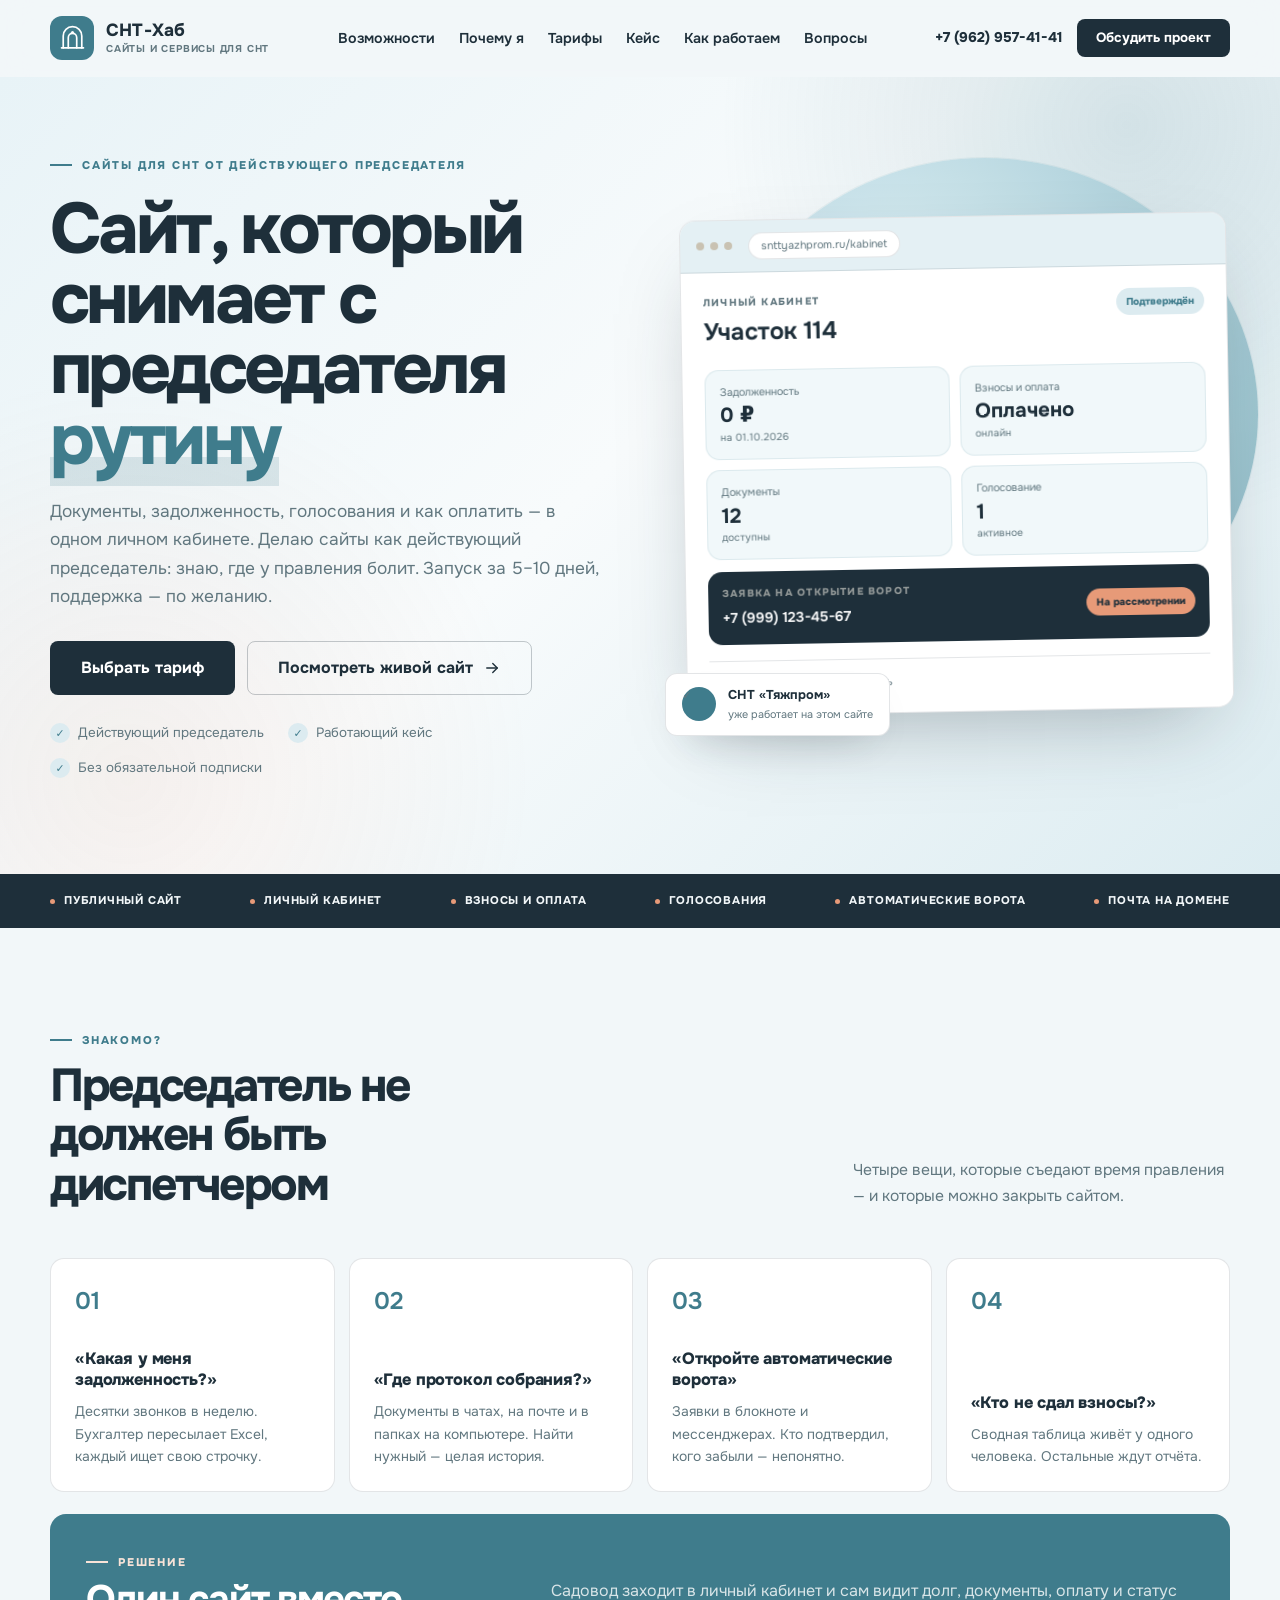
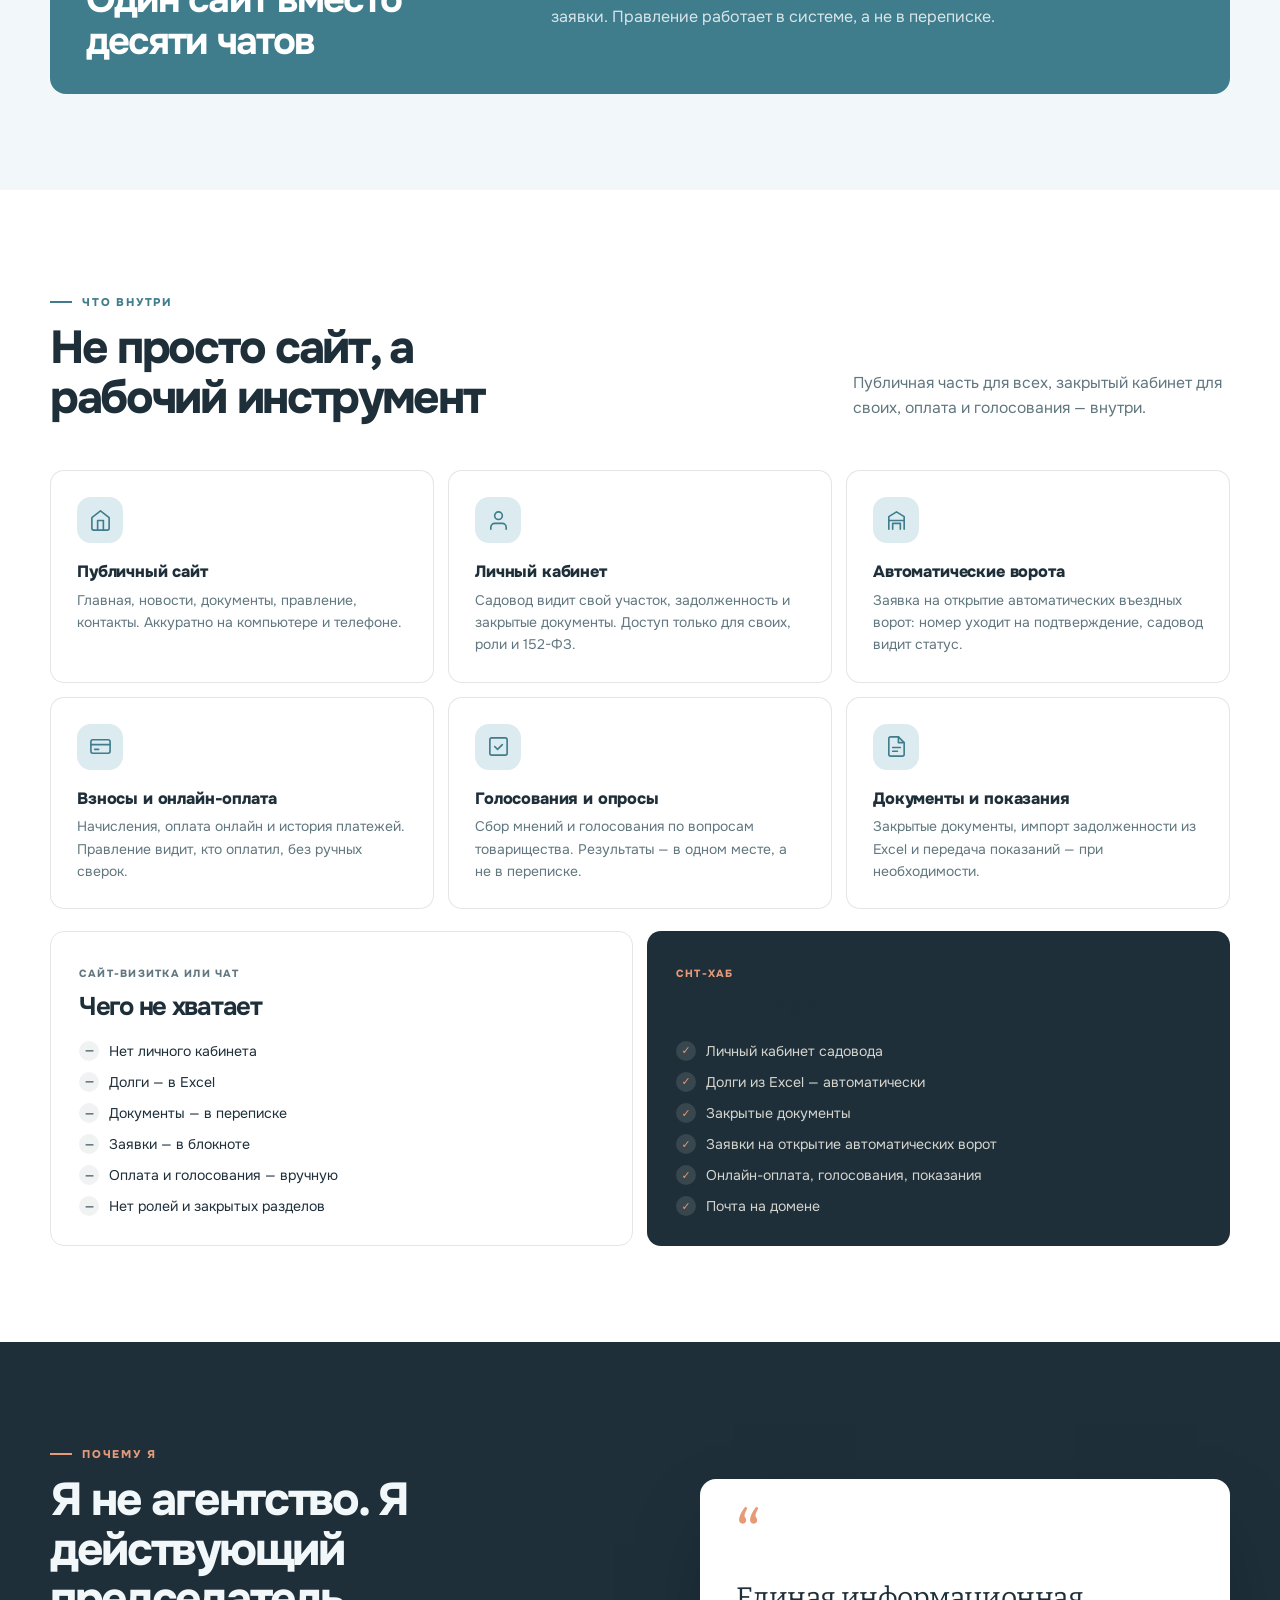
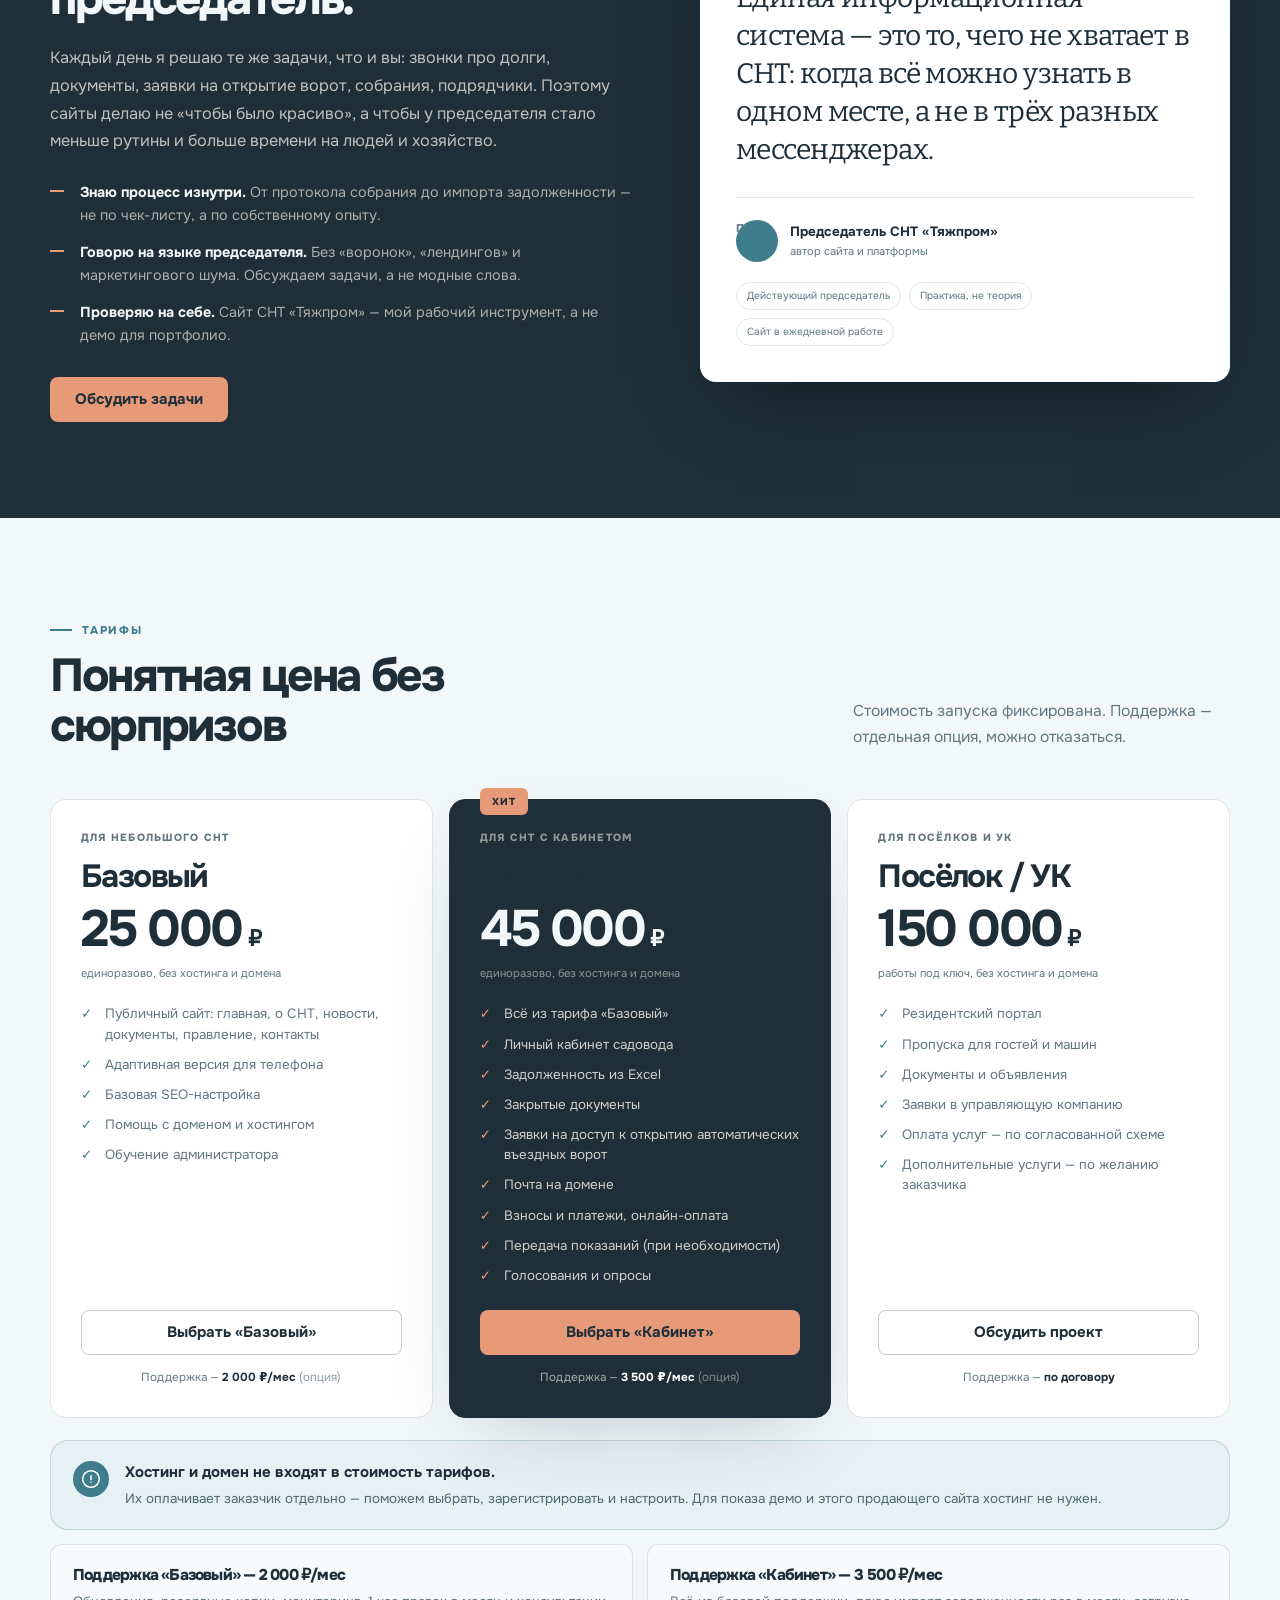
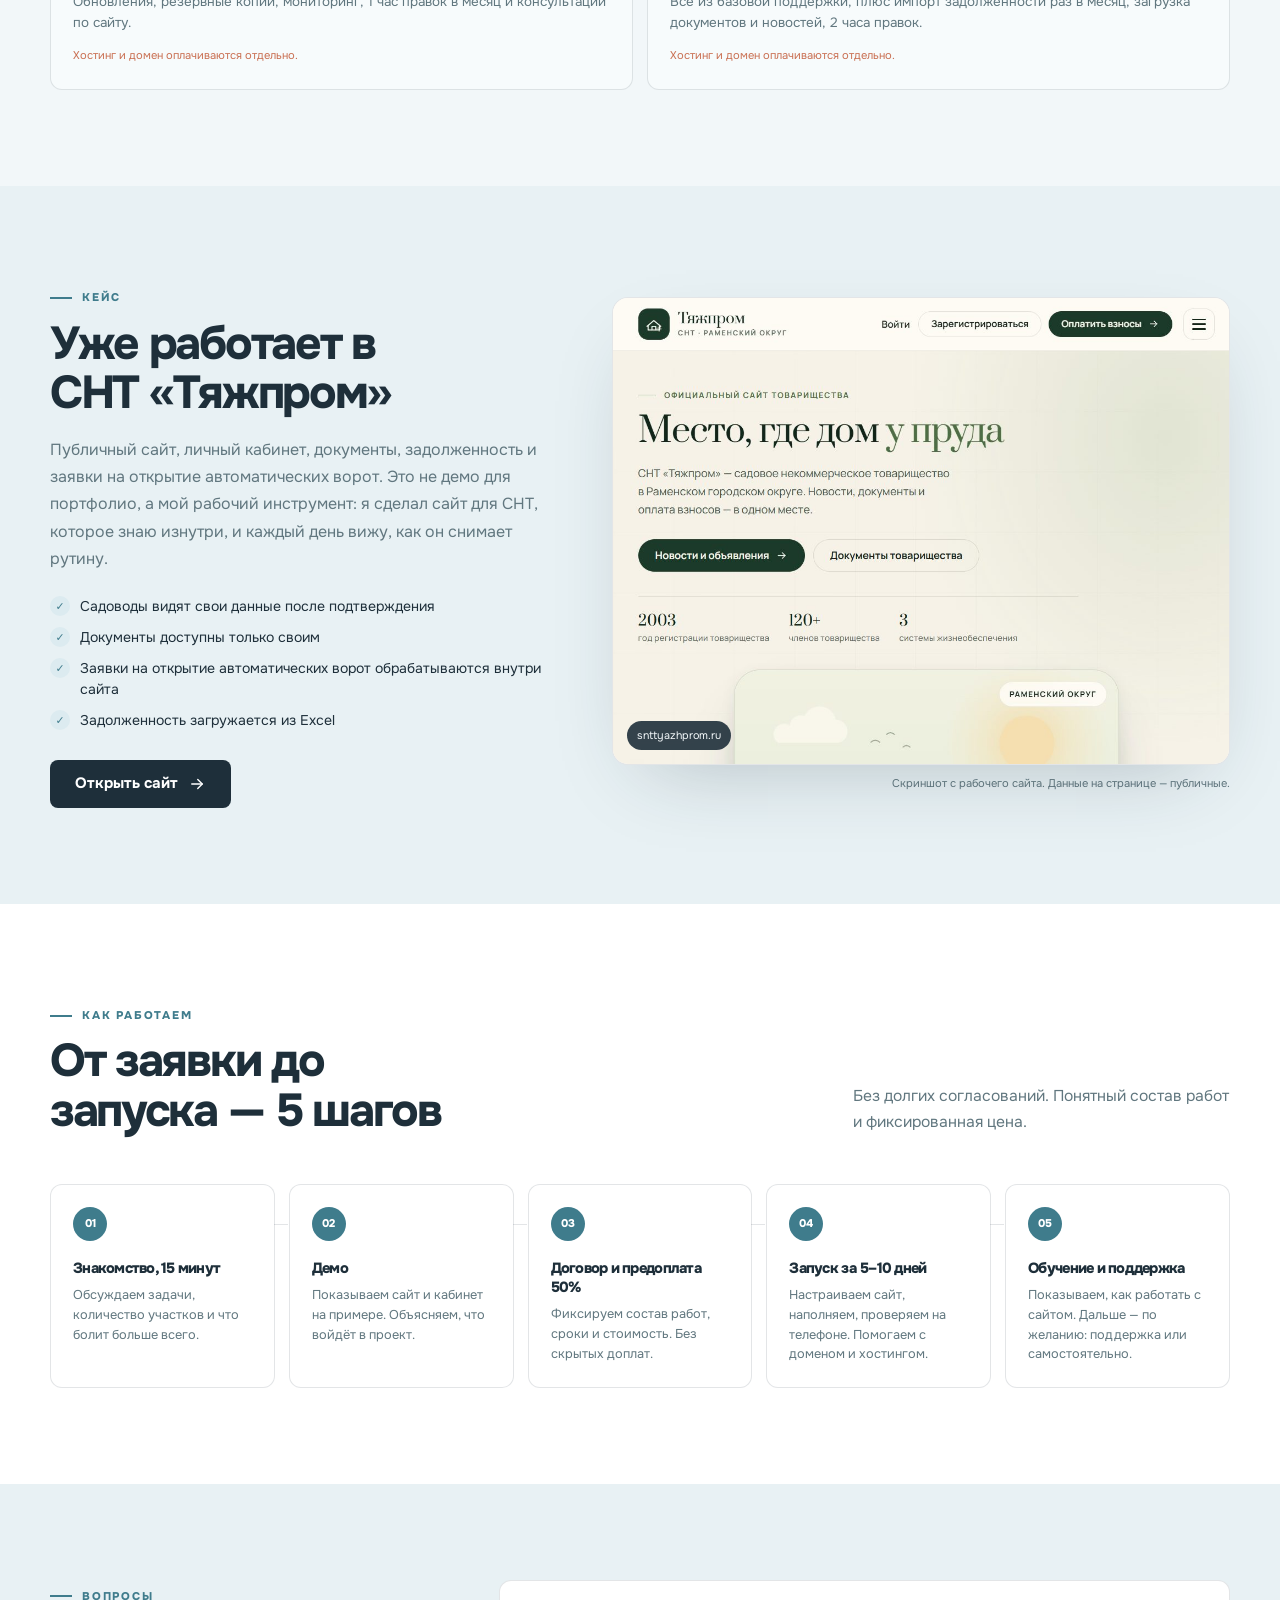
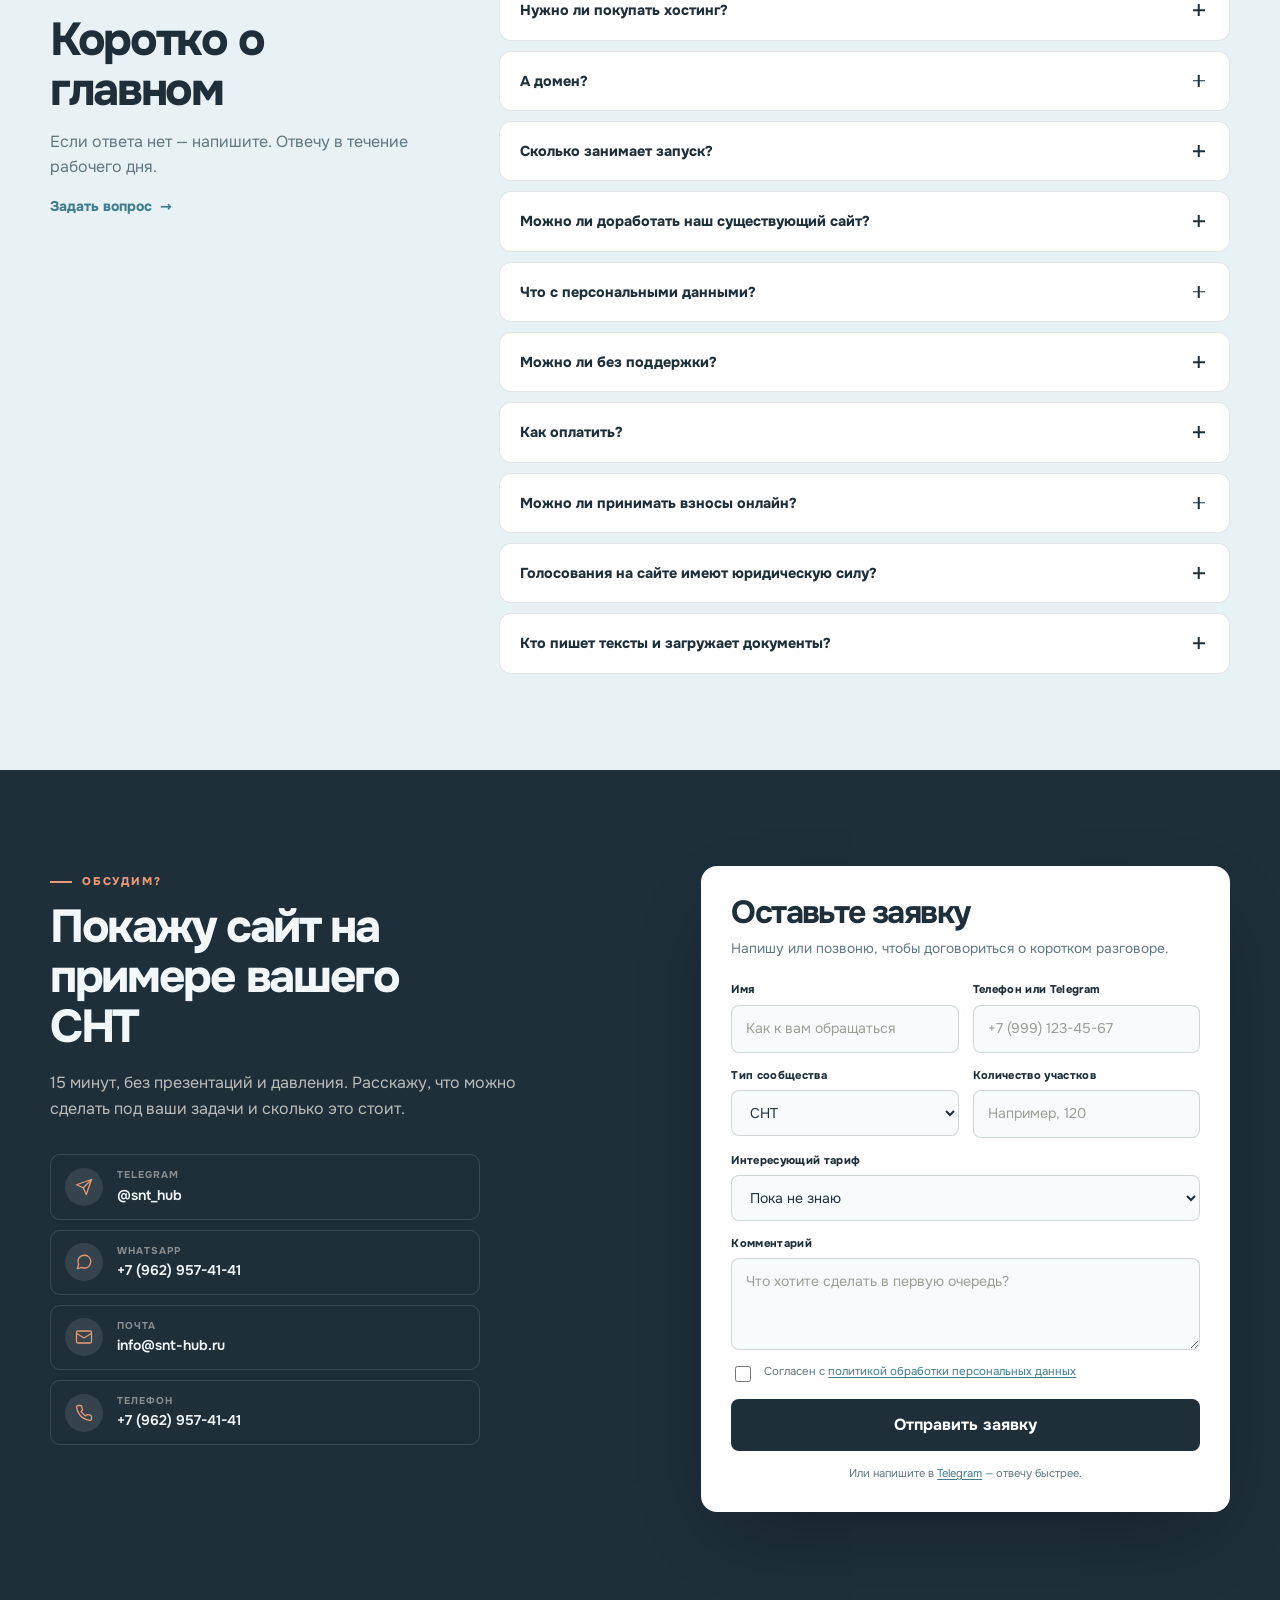
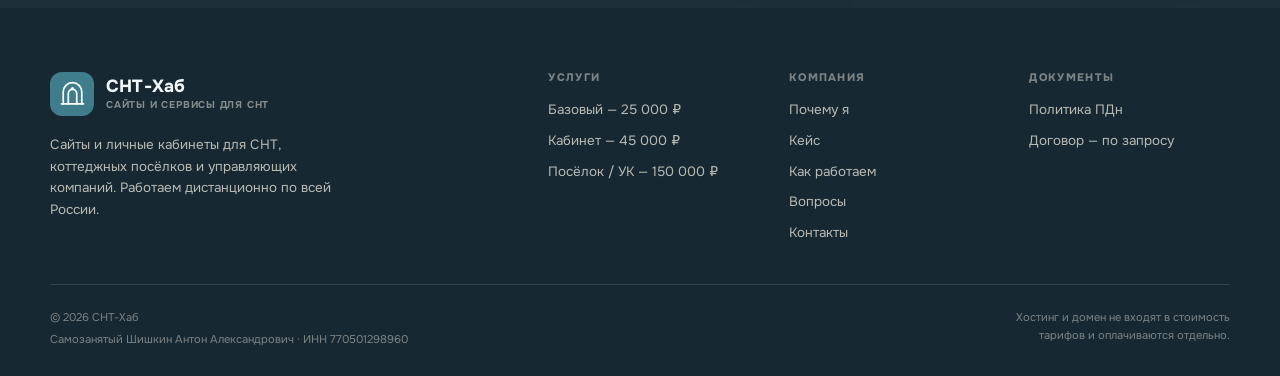
==== commit d6e0622a: "Add index.html" ====
--- a/index.html
+++ b/index.html
@@ -312,7 +312,7 @@
 
         <aside class="about__card" data-reveal>
           <span class="about__quote-mark" aria-hidden="true">“</span>
-          <blockquote>Мне не нужно объяснять, что такое «сводная по должникам» или «заявка на открытие ворот». Я этим живу каждый день.</blockquote>
+          <blockquote>Единая информационная система — это то, чего не хватает в СНТ: когда всё можно узнать в одном месте, а не в трёх разных мессенджерах.</blockquote>
           <div class="about__signature">
             <span class="about__avatar" aria-hidden="true">П</span>
             <div>
--- a/styles.css
+++ b/styles.css
@@ -0,0 +1,3274 @@
+@font-face {
+  font-family: "Onest";
+  src: url("assets/fonts/onest-cyrillic.woff2") format("woff2");
+  font-weight: 200 800;
+  font-style: normal;
+  font-display: swap;
+  unicode-range: U+0301, U+0400-045F, U+0490-0491, U+04B0-04B1, U+2116;
+}
+
+@font-face {
+  font-family: "Onest";
+  src: url("assets/fonts/onest-latin.woff2") format("woff2");
+  font-weight: 200 800;
+  font-style: normal;
+  font-display: swap;
+  unicode-range: U+0000-00FF, U+0131, U+0152-0153, U+02BB-02BC, U+02C6, U+02DA, U+02DC, U+0304, U+0308, U+0329, U+2000-206F, U+20AC, U+2122, U+2191, U+2193, U+2212, U+2215, U+FEFF, U+FFFD;
+}
+
+@font-face {
+  font-family: "Bitter";
+  src: url("assets/fonts/bitter-cyrillic.woff2") format("woff2");
+  font-weight: 200 800;
+  font-style: normal;
+  font-display: swap;
+  unicode-range: U+0301, U+0400-045F, U+0490-0491, U+04B0-04B1, U+2116;
+}
+
+@font-face {
+  font-family: "Bitter";
+  src: url("assets/fonts/bitter-latin.woff2") format("woff2");
+  font-weight: 200 800;
+  font-style: normal;
+  font-display: swap;
+  unicode-range: U+0000-00FF, U+0131, U+0152-0153, U+02BB-02BC, U+02C6, U+02DA, U+02DC, U+0304, U+0308, U+0329, U+2000-206F, U+20AC, U+2122, U+2191, U+2193, U+2212, U+2215, U+FEFF, U+FFFD;
+}
+
+:root {
+  --ink: #2a1c15;
+  --ink-2: #3b2a20;
+  --green: #c15a38;
+  --green-soft: #f2d9c6;
+  --cream: #f7ecdf;
+  --paper: #fff8ef;
+  --sand: #ead6c1;
+  --amber: #d99a5b;
+  --amber-soft: #f6e2c8;
+  --terracotta: #a94a2f;
+  --muted: #7a6659;
+  --line: rgba(42, 28, 21, 0.14);
+  --line-strong: rgba(42, 28, 21, 0.3);
+  --shadow: 0 30px 80px -34px rgba(70, 40, 25, 0.35);
+  --radius: 18px;
+  --container: 1180px;
+}
+
+*,
+*::before,
+*::after {
+  box-sizing: border-box;
+}
+
+html {
+  scroll-behavior: smooth;
+  scroll-padding-top: 96px;
+  -webkit-text-size-adjust: 100%;
+}
+
+body {
+  margin: 0;
+  background: var(--cream);
+  color: var(--ink);
+  font-family: "Onest", "Segoe UI", system-ui, -apple-system, sans-serif;
+  font-size: 16px;
+  line-height: 1.55;
+  -webkit-font-smoothing: antialiased;
+  text-rendering: optimizeLegibility;
+}
+
+body.nav-open {
+  overflow: hidden;
+}
+
+img,
+svg {
+  display: block;
+  max-width: 100%;
+}
+
+a {
+  color: inherit;
+  text-decoration: none;
+}
+
+button,
+input,
+select,
+textarea {
+  font: inherit;
+}
+
+button {
+  cursor: pointer;
+}
+
+:focus-visible {
+  outline: 3px solid var(--amber);
+  outline-offset: 3px;
+}
+
+::selection {
+  background: var(--amber);
+  color: var(--ink);
+}
+
+.skip-link {
+  position: fixed;
+  top: -100px;
+  left: 16px;
+  z-index: 200;
+  padding: 10px 16px;
+  border-radius: 10px;
+  background: var(--ink);
+  color: var(--cream);
+  font-weight: 700;
+  transition: top 0.2s ease;
+}
+
+.skip-link:focus {
+  top: 16px;
+}
+
+.container {
+  width: min(100% - 48px, var(--container));
+  margin: 0 auto;
+}
+
+h1,
+h2,
+h3 {
+  margin: 0;
+  font-family: "Bitter", Georgia, "Times New Roman", serif;
+  font-weight: 400;
+  letter-spacing: -0.02em;
+  line-height: 1.08;
+  color: var(--ink);
+}
+
+h1 {
+  font-size: clamp(2.65rem, 6.1vw, 5.2rem);
+  max-width: 13ch;
+}
+
+h2 {
+  font-size: clamp(2rem, 3.9vw, 3.35rem);
+  max-width: 15ch;
+}
+
+h3 {
+  font-size: 1.35rem;
+}
+
+p {
+  margin: 0;
+}
+
+.eyebrow {
+  display: inline-flex;
+  align-items: center;
+  gap: 10px;
+  color: var(--green);
+  font-size: 0.7rem;
+  font-weight: 800;
+  letter-spacing: 0.14em;
+  line-height: 1.3;
+  text-transform: uppercase;
+}
+
+.eyebrow::before {
+  content: "";
+  width: 28px;
+  height: 1px;
+  background: currentColor;
+  opacity: 0.55;
+}
+
+.eyebrow--light {
+  color: var(--amber);
+}
+
+.lead {
+  max-width: 53ch;
+  color: var(--muted);
+  font-size: clamp(1.02rem, 1.35vw, 1.18rem);
+  line-height: 1.65;
+}
+
+.section {
+  padding: 96px 0;
+}
+
+.section--paper {
+  background: var(--paper);
+}
+
+.section--cream {
+  background: #efe9da;
+}
+
+.section--dark {
+  background: var(--ink);
+  color: var(--cream);
+}
+
+.section--dark h2,
+.section--dark h3 {
+  color: var(--cream);
+}
+
+.section--dark .eyebrow {
+  color: var(--amber);
+}
+
+.section-head {
+  display: grid;
+  grid-template-columns: 1fr 0.5fr;
+  gap: 48px;
+  align-items: end;
+  margin-bottom: 48px;
+}
+
+.section-head h2 {
+  margin-top: 12px;
+}
+
+.section-head p {
+  max-width: 44ch;
+  color: var(--muted);
+  font-size: 0.98rem;
+  line-height: 1.65;
+}
+
+/* Header */
+
+.site-header {
+  position: sticky;
+  top: 0;
+  z-index: 100;
+  border-bottom: 1px solid transparent;
+  background: rgba(246, 242, 232, 0.86);
+  backdrop-filter: blur(16px);
+  -webkit-backdrop-filter: blur(16px);
+  transition: border-color 0.2s ease, box-shadow 0.2s ease;
+}
+
+.site-header.is-scrolled {
+  border-bottom-color: var(--line);
+  box-shadow: 0 12px 32px -26px rgba(23, 53, 42, 0.55);
+}
+
+.header__inner {
+  display: flex;
+  align-items: center;
+  justify-content: space-between;
+  gap: 24px;
+  min-height: 76px;
+}
+
+.brand {
+  display: inline-flex;
+  align-items: center;
+  gap: 12px;
+  flex-shrink: 0;
+}
+
+.brand__mark {
+  display: grid;
+  place-items: center;
+  width: 44px;
+  height: 44px;
+  border-radius: 14px;
+  background: var(--ink);
+  color: var(--cream);
+}
+
+.brand__mark svg {
+  width: 27px;
+  height: 27px;
+}
+
+.brand__text {
+  display: flex;
+  flex-direction: column;
+  line-height: 1.1;
+}
+
+.brand__text strong {
+  font-family: "Bitter", Georgia, serif;
+  font-size: 1.1rem;
+  font-weight: 400;
+  letter-spacing: 0.01em;
+}
+
+.brand__text small {
+  margin-top: 4px;
+  color: var(--muted);
+  font-size: 0.62rem;
+  font-weight: 700;
+  letter-spacing: 0.08em;
+  text-transform: uppercase;
+}
+
+.nav {
+  display: flex;
+  align-items: center;
+  gap: 24px;
+}
+
+.nav a:not(.btn) {
+  position: relative;
+  padding: 6px 0;
+  font-size: 0.89rem;
+  font-weight: 650;
+  white-space: nowrap;
+}
+
+.nav a.nav__cta {
+  display: none;
+}
+
+.nav a:not(.btn)::after {
+  content: "";
+  position: absolute;
+  right: 0;
+  bottom: 0;
+  left: 0;
+  height: 2px;
+  background: var(--amber);
+  transform: scaleX(0);
+  transform-origin: left;
+  transition: transform 0.22s ease;
+}
+
+.nav a:not(.btn):hover::after,
+.nav a:not(.btn):focus-visible::after {
+  transform: scaleX(1);
+}
+
+.header__actions {
+  display: flex;
+  align-items: center;
+  gap: 14px;
+}
+
+.header__phone {
+  font-size: 0.88rem;
+  font-weight: 750;
+  white-space: nowrap;
+}
+
+.nav-toggle {
+  display: none;
+  flex-direction: column;
+  justify-content: center;
+  gap: 5px;
+  width: 44px;
+  height: 44px;
+  padding: 0;
+  border: 1px solid var(--line);
+  border-radius: 13px;
+  background: transparent;
+  color: var(--ink);
+}
+
+.nav-toggle span {
+  display: block;
+  width: 18px;
+  height: 1.5px;
+  margin: 0 auto;
+  background: currentColor;
+  transition: transform 0.2s ease, opacity 0.2s ease;
+}
+
+.nav-toggle[aria-expanded="true"] span:nth-child(1) {
+  transform: translateY(6.5px) rotate(45deg);
+}
+
+.nav-toggle[aria-expanded="true"] span:nth-child(2) {
+  opacity: 0;
+}
+
+.nav-toggle[aria-expanded="true"] span:nth-child(3) {
+  transform: translateY(-6.5px) rotate(-45deg);
+}
+
+/* Buttons */
+
+.btn {
+  display: inline-flex;
+  align-items: center;
+  justify-content: center;
+  gap: 10px;
+  padding: 14px 24px;
+  border: 1px solid transparent;
+  border-radius: 999px;
+  font-size: 0.94rem;
+  font-weight: 750;
+  line-height: 1;
+  white-space: nowrap;
+  transition: transform 0.18s ease, background-color 0.18s ease, border-color 0.18s ease, color 0.18s ease;
+}
+
+.btn:hover {
+  transform: translateY(-1px);
+}
+
+.btn--primary {
+  background: var(--ink);
+  color: var(--cream);
+}
+
+.btn--primary:hover {
+  background: var(--green);
+}
+
+.btn--accent {
+  background: var(--amber);
+  color: var(--ink);
+}
+
+.btn--accent:hover {
+  background: #e3b15c;
+}
+
+.btn--outline {
+  border-color: var(--line-strong);
+  background: transparent;
+  color: var(--ink);
+}
+
+.btn--outline:hover {
+  border-color: var(--ink);
+  background: rgba(23, 53, 42, 0.04);
+}
+
+.btn--sm {
+  padding: 11px 18px;
+  font-size: 0.84rem;
+}
+
+.btn--lg {
+  padding: 17px 30px;
+  font-size: 1rem;
+}
+
+.btn--full {
+  width: 100%;
+}
+
+.btn .icon {
+  width: 18px;
+  height: 18px;
+}
+
+.icon {
+  fill: none;
+  stroke: currentColor;
+  stroke-width: 1.8;
+  stroke-linecap: round;
+  stroke-linejoin: round;
+}
+
+/* Hero */
+
+.hero {
+  position: relative;
+  overflow: hidden;
+  padding: 68px 0 88px;
+}
+
+.hero::before {
+  content: "";
+  position: absolute;
+  inset: 0;
+  background:
+    radial-gradient(circle at 82% 18%, rgba(215, 162, 75, 0.16), transparent 34%),
+    radial-gradient(circle at 12% 84%, rgba(47, 93, 69, 0.09), transparent 32%),
+    linear-gradient(180deg, rgba(251, 248, 240, 0.5), transparent 60%);
+  pointer-events: none;
+}
+
+.hero__grid {
+  position: relative;
+  display: grid;
+  grid-template-columns: 1.02fr 0.98fr;
+  gap: 64px;
+  align-items: center;
+}
+
+.hero__copy {
+  max-width: 620px;
+}
+
+.hero h1 {
+  margin: 18px 0 22px;
+}
+
+.hero h1 em {
+  font-style: normal;
+  color: var(--green);
+  background-image: linear-gradient(transparent 68%, rgba(215, 162, 75, 0.34) 0);
+  -webkit-box-decoration-break: clone;
+  box-decoration-break: clone;
+}
+
+.hero .lead {
+  margin-bottom: 30px;
+}
+
+.hero__actions {
+  display: flex;
+  flex-wrap: wrap;
+  gap: 12px;
+}
+
+.hero__points {
+  display: flex;
+  flex-wrap: wrap;
+  gap: 14px 24px;
+  margin: 28px 0 0;
+  padding: 0;
+  color: var(--muted);
+  font-size: 0.84rem;
+  list-style: none;
+}
+
+.hero__points li {
+  display: flex;
+  align-items: center;
+  gap: 8px;
+}
+
+.hero__points span {
+  display: grid;
+  place-items: center;
+  width: 20px;
+  height: 20px;
+  border-radius: 50%;
+  background: var(--green-soft);
+  color: var(--green);
+  font-size: 0.68rem;
+  font-weight: 800;
+}
+
+.hero__visual {
+  position: relative;
+}
+
+.browser-card {
+  overflow: hidden;
+  border: 1px solid var(--line);
+  border-radius: 22px;
+  background: #fff;
+  box-shadow: var(--shadow);
+  transform: rotate(-1.4deg);
+  transition: transform 0.35s ease;
+}
+
+.hero__visual:hover .browser-card {
+  transform: rotate(0);
+}
+
+.browser-card__bar {
+  display: flex;
+  align-items: center;
+  gap: 6px;
+  padding: 12px 16px;
+  border-bottom: 1px solid var(--line);
+  background: #f3efe5;
+}
+
+.browser-card__bar > span:not(.browser-card__url) {
+  width: 8px;
+  height: 8px;
+  border-radius: 50%;
+  background: #c9c2b2;
+}
+
+.browser-card__url {
+  margin-left: 10px;
+  padding: 4px 12px;
+  border: 1px solid var(--line);
+  border-radius: 999px;
+  background: #fff;
+  color: var(--muted);
+  font-size: 0.68rem;
+}
+
+.cabinet {
+  padding: 22px;
+}
+
+.cabinet__head {
+  display: flex;
+  align-items: flex-start;
+  justify-content: space-between;
+  gap: 16px;
+  margin-bottom: 18px;
+}
+
+.cabinet__label {
+  display: block;
+  margin-bottom: 4px;
+  color: var(--muted);
+  font-size: 0.63rem;
+  font-weight: 800;
+  letter-spacing: 0.12em;
+  text-transform: uppercase;
+}
+
+.cabinet__head strong {
+  font-family: "Bitter", Georgia, serif;
+  font-size: 1.5rem;
+  font-weight: 400;
+}
+
+.badge {
+  display: inline-flex;
+  align-items: center;
+  padding: 6px 10px;
+  border-radius: 999px;
+  font-size: 0.63rem;
+  font-weight: 800;
+  white-space: nowrap;
+}
+
+.badge--green {
+  background: #e1efdf;
+  color: #2f5d45;
+}
+
+.badge--amber {
+  background: var(--amber);
+  color: var(--ink);
+}
+
+.cabinet__grid {
+  display: grid;
+  grid-template-columns: 1fr 1fr;
+  gap: 10px;
+}
+
+.metric {
+  padding: 13px 14px;
+  border: 1px solid rgba(23, 53, 42, 0.06);
+  border-radius: 14px;
+  background: #f7f3e9;
+}
+
+.metric span {
+  display: block;
+  margin-bottom: 4px;
+  color: var(--muted);
+  font-size: 0.68rem;
+}
+
+.metric strong {
+  display: block;
+  font-size: 1.28rem;
+  line-height: 1.1;
+}
+
+.metric small {
+  display: block;
+  margin-top: 3px;
+  color: var(--muted);
+  font-size: 0.64rem;
+}
+
+.cabinet__request {
+  display: flex;
+  align-items: center;
+  justify-content: space-between;
+  gap: 12px;
+  margin-top: 12px;
+  padding: 14px;
+  border-radius: 14px;
+  background: var(--ink);
+  color: var(--cream);
+}
+
+.cabinet__request .cabinet__label {
+  color: rgba(246, 242, 232, 0.55);
+}
+
+.cabinet__request strong {
+  font-size: 0.88rem;
+  font-weight: 600;
+}
+
+.cabinet__footer {
+  display: flex;
+  gap: 18px;
+  margin-top: 16px;
+  padding-top: 14px;
+  border-top: 1px solid var(--line);
+  color: var(--muted);
+  font-size: 0.7rem;
+}
+
+.hero__float {
+  position: absolute;
+  bottom: -24px;
+  left: -18px;
+  display: flex;
+  align-items: center;
+  gap: 12px;
+  max-width: 290px;
+  padding: 12px 16px;
+  border: 1px solid var(--line);
+  border-radius: 18px;
+  background: #fff;
+  box-shadow: 0 18px 40px -24px rgba(23, 53, 42, 0.45);
+}
+
+.hero__float-icon {
+  display: grid;
+  place-items: center;
+  flex-shrink: 0;
+  width: 34px;
+  height: 34px;
+  border-radius: 50%;
+  background: var(--green-soft);
+  color: var(--green);
+  font-size: 0.8rem;
+  font-weight: 800;
+}
+
+.hero__float strong {
+  display: block;
+  font-size: 0.8rem;
+}
+
+.hero__float span {
+  display: block;
+  color: var(--muted);
+  font-size: 0.68rem;
+}
+
+/* Trust bar */
+
+.trust-bar {
+  background: var(--ink);
+  color: var(--cream);
+}
+
+.trust-bar__inner {
+  display: flex;
+  flex-wrap: wrap;
+  justify-content: space-between;
+  gap: 12px 24px;
+  padding: 18px 0;
+  font-size: 0.7rem;
+  font-weight: 750;
+  letter-spacing: 0.07em;
+  text-transform: uppercase;
+}
+
+.trust-bar__inner span {
+  display: flex;
+  align-items: center;
+  gap: 9px;
+}
+
+.trust-bar__inner span::before {
+  content: "";
+  width: 5px;
+  height: 5px;
+  border-radius: 50%;
+  background: var(--amber);
+}
+
+/* Problems */
+
+.problem-grid {
+  display: grid;
+  grid-template-columns: repeat(4, 1fr);
+  gap: 14px;
+}
+
+.problem-card {
+  display: flex;
+  flex-direction: column;
+  min-height: 220px;
+  padding: 24px;
+  border: 1px solid var(--line);
+  border-radius: 20px;
+  background: var(--paper);
+}
+
+.problem-card__num {
+  margin-bottom: auto;
+  color: var(--amber);
+  font-family: "Bitter", Georgia, serif;
+  font-size: 1.5rem;
+}
+
+.problem-card h3 {
+  margin: 28px 0 10px;
+  font-family: "Onest", sans-serif;
+  font-size: 1.02rem;
+  font-weight: 800;
+  line-height: 1.3;
+  letter-spacing: -0.01em;
+}
+
+.problem-card p {
+  color: var(--muted);
+  font-size: 0.87rem;
+  line-height: 1.6;
+}
+
+.solution-band {
+  display: grid;
+  grid-template-columns: 0.8fr 1.2fr;
+  gap: 36px;
+  align-items: center;
+  margin-top: 22px;
+  padding: 32px 36px;
+  border-radius: 24px;
+  background: var(--ink);
+  color: var(--cream);
+}
+
+.solution-band h3 {
+  margin-top: 8px;
+  color: var(--cream);
+  font-size: clamp(1.7rem, 3vw, 2.4rem);
+}
+
+.solution-band p {
+  max-width: 60ch;
+  color: rgba(246, 242, 232, 0.74);
+  line-height: 1.65;
+}
+
+/* Features */
+
+.feature-grid {
+  display: grid;
+  grid-template-columns: repeat(3, 1fr);
+  gap: 14px;
+}
+
+.feature-card {
+  padding: 26px;
+  border: 1px solid var(--line);
+  border-radius: 20px;
+  background: #fff;
+  transition: transform 0.22s ease, border-color 0.22s ease, box-shadow 0.22s ease;
+}
+
+.feature-card:hover {
+  transform: translateY(-3px);
+  border-color: rgba(23, 53, 42, 0.22);
+  box-shadow: 0 22px 50px -36px rgba(23, 53, 42, 0.45);
+}
+
+.feature-card__icon {
+  display: grid;
+  place-items: center;
+  width: 46px;
+  height: 46px;
+  margin-bottom: 20px;
+  border-radius: 14px;
+  background: var(--green-soft);
+  color: var(--green);
+}
+
+.feature-card__icon svg {
+  width: 23px;
+  height: 23px;
+  fill: none;
+  stroke: currentColor;
+  stroke-width: 1.7;
+  stroke-linecap: round;
+  stroke-linejoin: round;
+}
+
+.feature-card h3 {
+  margin-bottom: 8px;
+  font-family: "Onest", sans-serif;
+  font-size: 1.02rem;
+  font-weight: 800;
+  letter-spacing: -0.01em;
+}
+
+.feature-card p {
+  color: var(--muted);
+  font-size: 0.87rem;
+  line-height: 1.6;
+}
+
+.compare {
+  display: grid;
+  grid-template-columns: 1fr 1fr;
+  gap: 14px;
+  margin-top: 22px;
+}
+
+.compare__col {
+  padding: 28px;
+  border: 1px solid var(--line);
+  border-radius: 20px;
+}
+
+.compare__col--muted {
+  background: transparent;
+}
+
+.compare__col--accent {
+  background: var(--ink);
+  color: var(--cream);
+}
+
+.compare__label {
+  color: var(--muted);
+  font-size: 0.65rem;
+  font-weight: 800;
+  letter-spacing: 0.12em;
+  text-transform: uppercase;
+}
+
+.compare__col--accent .compare__label {
+  color: var(--amber);
+}
+
+.compare h3 {
+  margin: 8px 0 20px;
+  font-size: 1.6rem;
+}
+
+.compare ul {
+  display: grid;
+  gap: 10px;
+  margin: 0;
+  padding: 0;
+  list-style: none;
+}
+
+.compare li {
+  display: flex;
+  gap: 10px;
+  font-size: 0.88rem;
+  line-height: 1.5;
+}
+
+.compare li span {
+  display: grid;
+  place-items: center;
+  flex-shrink: 0;
+  width: 20px;
+  height: 20px;
+  border-radius: 50%;
+  font-size: 0.68rem;
+  font-weight: 800;
+}
+
+.compare__col--muted li span {
+  background: rgba(23, 53, 42, 0.06);
+  color: var(--muted);
+}
+
+.compare__col--accent li {
+  color: rgba(246, 242, 232, 0.85);
+}
+
+.compare__col--accent li span {
+  background: rgba(246, 242, 232, 0.12);
+  color: var(--amber);
+}
+
+/* About */
+
+.about__grid {
+  display: grid;
+  grid-template-columns: 1.05fr 0.95fr;
+  gap: 64px;
+  align-items: center;
+}
+
+.about__copy h2 {
+  max-width: 18ch;
+  margin: 12px 0 20px;
+}
+
+.about__lead {
+  max-width: 54ch;
+  color: rgba(246, 242, 232, 0.74);
+  font-size: 1.02rem;
+  line-height: 1.7;
+}
+
+.about__list {
+  display: grid;
+  gap: 14px;
+  margin: 26px 0 30px;
+  padding: 0;
+  list-style: none;
+}
+
+.about__list li {
+  position: relative;
+  padding-left: 30px;
+  color: rgba(246, 242, 232, 0.66);
+  font-size: 0.9rem;
+  line-height: 1.6;
+}
+
+.about__list li::before {
+  content: "";
+  position: absolute;
+  top: 0.6em;
+  left: 0;
+  width: 14px;
+  height: 2px;
+  background: var(--amber);
+}
+
+.about__list strong {
+  color: var(--cream);
+}
+
+.about__card {
+  padding: 36px;
+  border-radius: 24px;
+  background: var(--cream);
+  color: var(--ink);
+  box-shadow: 0 30px 80px -34px rgba(0, 0, 0, 0.5);
+}
+
+.about__quote-mark {
+  display: block;
+  margin-bottom: 14px;
+  color: var(--amber);
+  font-family: "Bitter", Georgia, serif;
+  font-size: 4.5rem;
+  line-height: 0.7;
+}
+
+.about__card blockquote {
+  margin: 0;
+  color: var(--ink);
+  font-family: "Bitter", Georgia, serif;
+  font-size: clamp(1.4rem, 2.2vw, 1.85rem);
+  line-height: 1.35;
+  letter-spacing: -0.02em;
+}
+
+.about__signature {
+  display: flex;
+  align-items: center;
+  gap: 12px;
+  margin-top: 28px;
+  padding-top: 22px;
+  border-top: 1px solid var(--line);
+}
+
+.about__avatar {
+  display: grid;
+  place-items: center;
+  flex-shrink: 0;
+  width: 42px;
+  height: 42px;
+  border-radius: 50%;
+  background: var(--ink);
+  color: var(--cream);
+  font-weight: 800;
+}
+
+.about__signature strong {
+  display: block;
+  font-size: 0.84rem;
+}
+
+.about__signature span {
+  display: block;
+  color: var(--muted);
+  font-size: 0.7rem;
+}
+
+.about__tags {
+  display: flex;
+  flex-wrap: wrap;
+  gap: 8px;
+  margin-top: 20px;
+}
+
+.about__tags span {
+  padding: 5px 10px;
+  border: 1px solid var(--line);
+  border-radius: 999px;
+  color: var(--muted);
+  font-size: 0.64rem;
+}
+
+/* Pricing */
+
+.pricing-grid {
+  display: grid;
+  grid-template-columns: repeat(3, 1fr);
+  gap: 16px;
+  align-items: stretch;
+}
+
+.price-card {
+  position: relative;
+  display: flex;
+  flex-direction: column;
+  padding: 30px;
+  border: 1px solid var(--line);
+  border-radius: 24px;
+  background: var(--paper);
+}
+
+.price-card--featured {
+  border-color: var(--ink);
+  background: var(--ink);
+  color: var(--cream);
+  box-shadow: var(--shadow);
+  transform: translateY(-8px);
+}
+
+.price-card__badge {
+  position: absolute;
+  top: -12px;
+  left: 30px;
+  padding: 6px 12px;
+  border-radius: 999px;
+  background: var(--amber);
+  color: var(--ink);
+  font-size: 0.63rem;
+  font-weight: 800;
+  letter-spacing: 0.1em;
+  text-transform: uppercase;
+}
+
+.price-card__tag {
+  margin-bottom: 14px;
+  color: var(--muted);
+  font-size: 0.65rem;
+  font-weight: 800;
+  letter-spacing: 0.12em;
+  text-transform: uppercase;
+}
+
+.price-card--featured .price-card__tag {
+  color: rgba(246, 242, 232, 0.55);
+}
+
+.price-card h3 {
+  margin-bottom: 10px;
+  font-size: 2rem;
+}
+
+.price {
+  display: flex;
+  align-items: baseline;
+  gap: 6px;
+}
+
+.price strong {
+  font-family: "Bitter", Georgia, serif;
+  font-size: clamp(2.4rem, 4vw, 3.3rem);
+  font-weight: 400;
+  line-height: 1;
+}
+
+.price span {
+  font-family: "Bitter", Georgia, serif;
+  font-size: 1.4rem;
+}
+
+.price__note {
+  margin: 8px 0 22px;
+  color: var(--muted);
+  font-size: 0.7rem;
+}
+
+.price-card--featured .price__note {
+  color: rgba(246, 242, 232, 0.52);
+}
+
+.price-list {
+  display: grid;
+  gap: 10px;
+  margin: 0 0 24px;
+  padding: 0;
+  list-style: none;
+}
+
+.price-list li {
+  position: relative;
+  padding-left: 24px;
+  color: var(--muted);
+  font-size: 0.84rem;
+  line-height: 1.5;
+}
+
+.price-list li::before {
+  content: "✓";
+  position: absolute;
+  top: 0;
+  left: 0;
+  color: var(--green);
+  font-weight: 800;
+}
+
+.price-card--featured .price-list li {
+  color: rgba(246, 242, 232, 0.82);
+}
+
+.price-card--featured .price-list li::before {
+  color: var(--amber);
+}
+
+.price-card .btn {
+  margin-top: auto;
+}
+
+.price-card--featured .btn--accent {
+  color: var(--ink);
+}
+
+.price-card__support {
+  margin: 14px 0 0;
+  color: var(--muted);
+  font-size: 0.73rem;
+  text-align: center;
+}
+
+.price-card--featured .price-card__support {
+  color: rgba(246, 242, 232, 0.65);
+}
+
+.price-card__support strong {
+  color: var(--ink);
+}
+
+.price-card--featured .price-card__support strong {
+  color: var(--cream);
+}
+
+.price-card__support span {
+  opacity: 0.72;
+}
+
+.hosting-note {
+  display: flex;
+  gap: 16px;
+  align-items: flex-start;
+  margin-top: 22px;
+  padding: 20px 22px;
+  border: 1px solid rgba(215, 162, 75, 0.42);
+  border-radius: 18px;
+  background: #fbf1d8;
+}
+
+.hosting-note__icon {
+  display: grid;
+  place-items: center;
+  flex-shrink: 0;
+  width: 36px;
+  height: 36px;
+  border-radius: 50%;
+  background: var(--amber);
+  color: var(--ink);
+}
+
+.hosting-note__icon svg {
+  width: 20px;
+  height: 20px;
+  fill: none;
+  stroke: currentColor;
+  stroke-width: 1.8;
+  stroke-linecap: round;
+  stroke-linejoin: round;
+}
+
+.hosting-note strong {
+  display: block;
+  margin-bottom: 4px;
+  font-size: 0.94rem;
+}
+
+.hosting-note p {
+  color: #6b5a36;
+  font-size: 0.84rem;
+  line-height: 1.55;
+}
+
+.support-grid {
+  display: grid;
+  grid-template-columns: 1fr 1fr;
+  gap: 14px;
+  margin-top: 14px;
+}
+
+.support-card {
+  padding: 22px;
+  border: 1px solid var(--line);
+  border-radius: 18px;
+  background: rgba(255, 255, 255, 0.45);
+}
+
+.support-card h3 {
+  margin-bottom: 8px;
+  font-family: "Onest", sans-serif;
+  font-size: 0.98rem;
+  font-weight: 800;
+}
+
+.support-card p {
+  margin-bottom: 8px;
+  color: var(--muted);
+  font-size: 0.84rem;
+  line-height: 1.55;
+}
+
+.support-card span {
+  color: var(--terracotta);
+  font-size: 0.7rem;
+}
+
+/* Addons */
+
+.addon-grid {
+  display: grid;
+  grid-template-columns: repeat(3, 1fr);
+  gap: 14px;
+}
+
+.addon-card {
+  padding: 24px;
+  border: 1px solid var(--line);
+  border-radius: 18px;
+  background: var(--paper);
+}
+
+.addon-card__num {
+  color: var(--amber);
+  font-family: "Bitter", Georgia, serif;
+  font-size: 1.2rem;
+}
+
+.addon-card h3 {
+  margin: 18px 0 8px;
+  font-family: "Onest", sans-serif;
+  font-size: 0.98rem;
+  font-weight: 800;
+}
+
+.addon-card p {
+  color: var(--muted);
+  font-size: 0.84rem;
+  line-height: 1.6;
+}
+
+/* Case */
+
+.case__grid {
+  display: grid;
+  grid-template-columns: 0.9fr 1.1fr;
+  gap: 56px;
+  align-items: center;
+}
+
+.case__copy h2 {
+  max-width: 12ch;
+  margin: 12px 0 18px;
+}
+
+.case__copy > p {
+  max-width: 48ch;
+  color: var(--muted);
+  line-height: 1.7;
+}
+
+.checklist {
+  display: grid;
+  gap: 10px;
+  margin: 24px 0 28px;
+  padding: 0;
+  list-style: none;
+}
+
+.checklist li {
+  display: flex;
+  gap: 10px;
+  font-size: 0.88rem;
+  line-height: 1.5;
+}
+
+.checklist span {
+  display: grid;
+  place-items: center;
+  flex-shrink: 0;
+  width: 20px;
+  height: 20px;
+  border-radius: 50%;
+  background: var(--green-soft);
+  color: var(--green);
+  font-size: 0.68rem;
+  font-weight: 800;
+}
+
+.case__shot {
+  position: relative;
+  display: block;
+  overflow: hidden;
+  border: 1px solid var(--line);
+  border-radius: 22px;
+  background: #fff;
+  box-shadow: var(--shadow);
+}
+
+.case__shot img {
+  width: 100%;
+  height: auto;
+}
+
+.case__shot-overlay {
+  position: absolute;
+  bottom: 14px;
+  left: 14px;
+  padding: 6px 10px;
+  border-radius: 999px;
+  background: rgba(23, 53, 42, 0.88);
+  color: var(--cream);
+  font-size: 0.68rem;
+  backdrop-filter: blur(6px);
+}
+
+.case__caption {
+  display: block;
+  margin-top: 10px;
+  color: var(--muted);
+  font-size: 0.7rem;
+  text-align: right;
+}
+
+/* Steps */
+
+.steps {
+  display: grid;
+  grid-template-columns: repeat(5, 1fr);
+  gap: 14px;
+  margin: 0;
+  padding: 0;
+  list-style: none;
+}
+
+.step {
+  position: relative;
+  padding: 22px;
+  border: 1px solid var(--line);
+  border-radius: 18px;
+  background: #fff;
+}
+
+.step:not(:last-child)::after {
+  content: "";
+  position: absolute;
+  top: 39px;
+  right: -14px;
+  width: 14px;
+  height: 1px;
+  background: var(--line);
+}
+
+.step__num {
+  display: grid;
+  place-items: center;
+  width: 34px;
+  height: 34px;
+  margin-bottom: 18px;
+  border-radius: 50%;
+  background: var(--ink);
+  color: var(--cream);
+  font-size: 0.7rem;
+  font-weight: 800;
+}
+
+.step h3 {
+  margin-bottom: 8px;
+  font-family: "Onest", sans-serif;
+  font-size: 0.92rem;
+  font-weight: 800;
+  line-height: 1.3;
+}
+
+.step p {
+  color: var(--muted);
+  font-size: 0.8rem;
+  line-height: 1.55;
+}
+
+/* FAQ */
+
+.faq-layout {
+  display: grid;
+  grid-template-columns: 0.7fr 1.3fr;
+  gap: 56px;
+  align-items: start;
+}
+
+.faq-aside {
+  position: sticky;
+  top: 110px;
+}
+
+.faq-aside h2 {
+  margin: 10px 0 14px;
+}
+
+.faq-aside p {
+  max-width: 34ch;
+  color: var(--muted);
+  line-height: 1.6;
+}
+
+.link-arrow {
+  display: inline-flex;
+  align-items: center;
+  gap: 8px;
+  margin-top: 16px;
+  color: var(--green);
+  font-size: 0.88rem;
+  font-weight: 750;
+}
+
+.accordion {
+  display: grid;
+  gap: 10px;
+}
+
+.accordion details {
+  border: 1px solid var(--line);
+  border-radius: 16px;
+  background: var(--paper);
+}
+
+.accordion summary {
+  display: flex;
+  align-items: center;
+  justify-content: space-between;
+  gap: 16px;
+  padding: 18px 20px;
+  font-size: 0.9rem;
+  font-weight: 750;
+  list-style: none;
+  cursor: pointer;
+}
+
+.accordion summary::-webkit-details-marker {
+  display: none;
+}
+
+.accordion__icon {
+  position: relative;
+  flex-shrink: 0;
+  width: 20px;
+  height: 20px;
+}
+
+.accordion__icon::before,
+.accordion__icon::after {
+  content: "";
+  position: absolute;
+  top: 50%;
+  left: 50%;
+  width: 12px;
+  height: 1.5px;
+  background: var(--ink);
+  transform: translate(-50%, -50%);
+  transition: transform 0.2s ease;
+}
+
+.accordion__icon::after {
+  transform: translate(-50%, -50%) rotate(90deg);
+}
+
+.accordion details[open] .accordion__icon::after {
+  transform: translate(-50%, -50%) rotate(0);
+}
+
+.accordion__body {
+  padding: 0 20px 20px;
+  color: var(--muted);
+  font-size: 0.86rem;
+  line-height: 1.65;
+}
+
+.accordion__body p {
+  margin: 0;
+}
+
+.accordion code {
+  padding: 2px 5px;
+  border-radius: 4px;
+  background: rgba(23, 53, 42, 0.06);
+  font-size: 0.85em;
+}
+
+/* Contact */
+
+.contact__grid {
+  display: grid;
+  grid-template-columns: 1fr 0.9fr;
+  gap: 64px;
+  align-items: start;
+}
+
+.contact__copy h2 {
+  max-width: 12ch;
+  margin: 12px 0 18px;
+}
+
+.contact__copy > p {
+  max-width: 46ch;
+  color: rgba(246, 242, 232, 0.72);
+  line-height: 1.65;
+}
+
+.contact-links {
+  display: grid;
+  gap: 10px;
+  max-width: 430px;
+  margin-top: 32px;
+}
+
+.contact-links a {
+  display: flex;
+  align-items: center;
+  gap: 14px;
+  padding: 12px 14px;
+  border: 1px solid rgba(246, 242, 232, 0.14);
+  border-radius: 14px;
+  transition: background-color 0.2s ease, border-color 0.2s ease;
+}
+
+.contact-links a:hover {
+  border-color: rgba(246, 242, 232, 0.3);
+  background: rgba(246, 242, 232, 0.06);
+}
+
+.contact-links__icon {
+  display: grid;
+  place-items: center;
+  flex-shrink: 0;
+  width: 38px;
+  height: 38px;
+  border-radius: 50%;
+  background: rgba(246, 242, 232, 0.1);
+  color: var(--amber);
+}
+
+.contact-links__icon svg {
+  width: 18px;
+  height: 18px;
+  fill: none;
+  stroke: currentColor;
+  stroke-width: 1.7;
+  stroke-linecap: round;
+  stroke-linejoin: round;
+}
+
+.contact-links small {
+  display: block;
+  margin-bottom: 2px;
+  color: rgba(246, 242, 232, 0.5);
+  font-size: 0.62rem;
+  font-weight: 700;
+  letter-spacing: 0.1em;
+  text-transform: uppercase;
+}
+
+.contact-links strong {
+  display: block;
+  font-size: 0.88rem;
+  font-weight: 600;
+}
+
+.form-card {
+  padding: 30px;
+  border-radius: 24px;
+  background: var(--cream);
+  color: var(--ink);
+  box-shadow: 0 30px 80px -30px rgba(0, 0, 0, 0.4);
+}
+
+.form-card h3 {
+  margin-bottom: 8px;
+  color: var(--ink);
+  font-size: 2rem;
+}
+
+.form-card > p {
+  margin-bottom: 22px;
+  color: var(--muted);
+  font-size: 0.86rem;
+  line-height: 1.55;
+}
+
+.lead-form {
+  display: grid;
+  grid-template-columns: 1fr 1fr;
+  gap: 14px;
+}
+
+.field {
+  display: flex;
+  flex-direction: column;
+  gap: 6px;
+}
+
+.field--full {
+  grid-column: 1 / -1;
+}
+
+.field label {
+  color: var(--ink);
+  font-size: 0.7rem;
+  font-weight: 750;
+  letter-spacing: 0.03em;
+}
+
+.field input,
+.field select,
+.field textarea {
+  width: 100%;
+  padding: 12px 14px;
+  border: 1px solid rgba(23, 53, 42, 0.18);
+  border-radius: 12px;
+  background: #fff;
+  color: var(--ink);
+  font-size: 0.88rem;
+  transition: border-color 0.2s ease, box-shadow 0.2s ease;
+}
+
+.field input::placeholder,
+.field textarea::placeholder {
+  color: #9a9f95;
+}
+
+.field input:focus,
+.field select:focus,
+.field textarea:focus {
+  outline: none;
+  border-color: var(--green);
+  box-shadow: 0 0 0 3px rgba(47, 93, 69, 0.14);
+}
+
+.field textarea {
+  min-height: 88px;
+  resize: vertical;
+}
+
+.checkbox {
+  display: flex;
+  gap: 10px;
+  align-items: flex-start;
+  color: var(--muted);
+  font-size: 0.72rem;
+  line-height: 1.45;
+}
+
+.checkbox input {
+  flex-shrink: 0;
+  width: 16px;
+  height: 16px;
+  margin-top: 2px;
+  accent-color: var(--green);
+}
+
+.checkbox a {
+  color: var(--green);
+  text-decoration: underline;
+  text-underline-offset: 2px;
+}
+
+.lead-form .btn--full {
+  grid-column: 1 / -1;
+}
+
+.form-note {
+  grid-column: 1 / -1;
+  margin: 0;
+  color: var(--muted);
+  font-size: 0.7rem;
+  text-align: center;
+}
+
+.form-note a {
+  color: var(--green);
+  text-decoration: underline;
+  text-underline-offset: 2px;
+}
+
+.form-status {
+  display: none;
+  grid-column: 1 / -1;
+  padding: 12px 14px;
+  border-radius: 12px;
+  font-size: 0.8rem;
+  line-height: 1.5;
+}
+
+.form-status.is-visible {
+  display: block;
+}
+
+.form-status.is-success {
+  background: #e1efdf;
+  color: #24483a;
+}
+
+.form-status.is-error {
+  background: #f7e0d9;
+  color: #8a3a25;
+}
+
+.form-status a {
+  font-weight: 750;
+  text-decoration: underline;
+  text-underline-offset: 2px;
+}
+
+/* Legal page */
+
+.legal-header {
+  border-bottom: 1px solid var(--line);
+  background: var(--cream);
+}
+
+.legal-header__inner {
+  display: flex;
+  align-items: center;
+  justify-content: space-between;
+  gap: 24px;
+  min-height: 76px;
+}
+
+.legal-page {
+  padding: 64px 0 96px;
+}
+
+.legal {
+  max-width: 820px;
+}
+
+.legal h1 {
+  max-width: 18ch;
+  margin: 14px 0 18px;
+  font-size: clamp(2.2rem, 4.5vw, 3.6rem);
+}
+
+.legal__meta {
+  margin-bottom: 32px;
+  color: var(--muted);
+  font-size: 0.8rem;
+}
+
+.legal h2 {
+  margin: 32px 0 10px;
+  font-family: "Onest", sans-serif;
+  font-size: 1.15rem;
+  font-weight: 800;
+  letter-spacing: -0.01em;
+}
+
+.legal p,
+.legal li {
+  color: var(--muted);
+  font-size: 0.92rem;
+  line-height: 1.7;
+}
+
+.legal p + p {
+  margin-top: 10px;
+}
+
+.legal ul {
+  display: grid;
+  gap: 6px;
+  margin: 10px 0 0;
+  padding-left: 20px;
+}
+
+.legal__note {
+  margin-top: 28px;
+  padding: 18px 20px;
+  border: 1px solid rgba(215, 162, 75, 0.42);
+  border-radius: 16px;
+  background: #fbf1d8;
+  color: #6b5a36;
+  font-size: 0.85rem;
+  line-height: 1.6;
+}
+
+.legal__back {
+  display: inline-flex;
+  align-items: center;
+  gap: 8px;
+  color: var(--green);
+  font-size: 0.85rem;
+  font-weight: 750;
+}
+
+.footer--simple {
+  padding: 28px 0;
+}
+
+.footer--simple .footer__bottom {
+  padding-top: 0;
+  border-top: 0;
+}
+
+/* Footer */
+
+.footer {
+  padding: 64px 0 28px;
+  background: #10251e;
+  color: rgba(246, 242, 232, 0.72);
+}
+
+.footer__top {
+  display: grid;
+  grid-template-columns: 1.6fr repeat(3, 0.7fr);
+  gap: 40px;
+  padding-bottom: 40px;
+  border-bottom: 1px solid rgba(246, 242, 232, 0.12);
+}
+
+.brand--light .brand__mark {
+  background: var(--cream);
+  color: var(--ink);
+}
+
+.brand--light .brand__text strong {
+  color: var(--cream);
+}
+
+.brand--light .brand__text small {
+  color: rgba(246, 242, 232, 0.5);
+}
+
+.footer__brand p {
+  max-width: 34ch;
+  margin-top: 18px;
+  font-size: 0.84rem;
+  line-height: 1.6;
+}
+
+.footer__col h3 {
+  margin-bottom: 16px;
+  color: rgba(246, 242, 232, 0.45);
+  font-family: "Onest", sans-serif;
+  font-size: 0.68rem;
+  font-weight: 800;
+  letter-spacing: 0.12em;
+  text-transform: uppercase;
+}
+
+.footer__col nav {
+  display: grid;
+  gap: 10px;
+}
+
+.footer__col a {
+  font-size: 0.84rem;
+  transition: color 0.2s ease;
+}
+
+.footer__col a:hover {
+  color: var(--cream);
+}
+
+.footer__bottom {
+  display: flex;
+  justify-content: space-between;
+  gap: 24px;
+  padding-top: 24px;
+  color: rgba(246, 242, 232, 0.45);
+  font-size: 0.7rem;
+}
+
+.footer__bottom div {
+  display: grid;
+  gap: 4px;
+}
+
+.footer__bottom p {
+  max-width: 36ch;
+  text-align: right;
+}
+
+.to-top {
+  position: fixed;
+  right: 24px;
+  bottom: 24px;
+  z-index: 80;
+  display: grid;
+  place-items: center;
+  width: 46px;
+  height: 46px;
+  border: 1px solid var(--line);
+  border-radius: 50%;
+  background: var(--cream);
+  color: var(--ink);
+  box-shadow: 0 10px 30px -12px rgba(23, 53, 42, 0.45);
+  opacity: 0;
+  visibility: hidden;
+  transform: translateY(10px);
+  transition: opacity 0.2s ease, visibility 0.2s ease, transform 0.2s ease;
+}
+
+.to-top.is-visible {
+  opacity: 1;
+  visibility: visible;
+  transform: none;
+}
+
+.to-top svg {
+  width: 18px;
+  height: 18px;
+  fill: none;
+  stroke: currentColor;
+  stroke-width: 1.8;
+  stroke-linecap: round;
+  stroke-linejoin: round;
+}
+
+/* Reveal */
+
+.js [data-reveal] {
+  opacity: 0;
+  transform: translateY(18px);
+  transition: opacity 0.7s ease, transform 0.7s ease;
+}
+
+.js [data-reveal].is-visible {
+  opacity: 1;
+  transform: none;
+}
+
+/* Responsive */
+
+@media (max-width: 1180px) {
+  .header__phone {
+    display: none;
+  }
+
+  .hero__grid {
+    gap: 40px;
+  }
+}
+
+@media (max-width: 980px) {
+  .nav {
+    position: fixed;
+    top: 76px;
+    right: 18px;
+    left: 18px;
+    z-index: 90;
+    display: flex;
+    flex-direction: column;
+    align-items: stretch;
+    gap: 4px;
+    padding: 14px;
+    border: 1px solid var(--line);
+    border-radius: 20px;
+    background: var(--paper);
+    box-shadow: var(--shadow);
+    opacity: 0;
+    visibility: hidden;
+    transform: translateY(-8px);
+    transition: opacity 0.2s ease, visibility 0.2s ease, transform 0.2s ease;
+  }
+
+  .nav.is-open {
+    opacity: 1;
+    visibility: visible;
+    transform: none;
+  }
+
+  .nav a:not(.btn) {
+    padding: 12px 14px;
+    border-radius: 12px;
+  }
+
+  .nav a:not(.btn):hover {
+    background: var(--cream);
+  }
+
+  .nav a:not(.btn)::after {
+    display: none;
+  }
+
+  .nav a.nav__cta {
+    display: inline-flex;
+    width: 100%;
+    margin-top: 8px;
+  }
+
+  .header__actions .btn {
+    display: none;
+  }
+
+  .nav-toggle {
+    display: inline-flex;
+  }
+
+  .hero {
+    padding: 52px 0 72px;
+  }
+
+  .hero__grid,
+  .about__grid,
+  .case__grid,
+  .contact__grid {
+    grid-template-columns: 1fr;
+  }
+
+  .about__grid {
+    gap: 32px;
+  }
+
+  .about__copy h2 {
+    max-width: 20ch;
+  }
+
+  .about__card {
+    max-width: 680px;
+  }
+
+  .hero__visual {
+    max-width: 560px;
+  }
+
+  .hero__float {
+    bottom: -18px;
+    left: auto;
+    right: 8px;
+  }
+
+  .section-head {
+    grid-template-columns: 1fr;
+    gap: 18px;
+  }
+
+  .section-head p {
+    max-width: 60ch;
+  }
+
+  .problem-grid,
+  .feature-grid {
+    grid-template-columns: repeat(2, 1fr);
+  }
+
+  .pricing-grid {
+    grid-template-columns: 1fr;
+    max-width: 560px;
+  }
+
+  .price-card--featured {
+    transform: none;
+  }
+
+  .case__copy h2 {
+    max-width: 16ch;
+  }
+
+  .case__visual {
+    max-width: 680px;
+  }
+
+  .steps {
+    grid-template-columns: repeat(3, 1fr);
+  }
+
+  .step:not(:last-child)::after {
+    display: none;
+  }
+
+  .faq-layout {
+    grid-template-columns: 1fr;
+    gap: 28px;
+  }
+
+  .faq-aside {
+    position: static;
+  }
+
+  .faq-aside p {
+    max-width: 60ch;
+  }
+
+  .footer__top {
+    grid-template-columns: 1fr 1fr;
+  }
+}
+
+@media (max-width: 720px) {
+  .container {
+    width: min(100% - 36px, var(--container));
+  }
+
+  .section {
+    padding: 72px 0;
+  }
+
+  .header__inner {
+    min-height: 70px;
+  }
+
+  .brand__mark {
+    width: 40px;
+    height: 40px;
+  }
+
+  .brand__text strong {
+    font-size: 1rem;
+  }
+
+  .brand__text small {
+    font-size: 0.56rem;
+  }
+
+  .hero h1 {
+    font-size: clamp(2.5rem, 11vw, 3.8rem);
+  }
+
+  .hero__actions .btn {
+    width: 100%;
+  }
+
+  .hero__points {
+    display: grid;
+    gap: 10px;
+  }
+
+  .hero__float {
+    position: relative;
+    right: auto;
+    bottom: auto;
+    max-width: none;
+    margin-top: 14px;
+  }
+
+  .trust-bar__inner {
+    justify-content: flex-start;
+    gap: 10px 18px;
+    font-size: 0.62rem;
+  }
+
+  .problem-grid,
+  .feature-grid,
+  .compare,
+  .addon-grid,
+  .support-grid {
+    grid-template-columns: 1fr;
+  }
+
+  .problem-card {
+    min-height: 0;
+  }
+
+  .problem-card__num {
+    margin-bottom: 18px;
+  }
+
+  .problem-card h3 {
+    margin-top: 0;
+  }
+
+  .solution-band {
+    grid-template-columns: 1fr;
+    gap: 16px;
+    padding: 26px;
+  }
+
+  .about__card {
+    padding: 26px;
+  }
+
+  .about__list {
+    margin: 22px 0 26px;
+  }
+
+  .compare__col {
+    padding: 22px;
+  }
+
+  .price-card {
+    padding: 26px;
+  }
+
+  .hosting-note {
+    padding: 18px;
+  }
+
+  .case__copy h2 {
+    max-width: none;
+  }
+
+  .steps {
+    grid-template-columns: 1fr;
+  }
+
+  .step {
+    display: grid;
+    grid-template-columns: auto 1fr;
+    column-gap: 14px;
+    align-items: start;
+  }
+
+  .step__num {
+    grid-row: span 2;
+    margin-bottom: 0;
+  }
+
+  .step h3 {
+    margin-top: 6px;
+  }
+
+  .lead-form {
+    grid-template-columns: 1fr;
+  }
+
+  .field--full,
+  .lead-form .btn--full,
+  .form-note,
+  .form-status {
+    grid-column: auto;
+  }
+
+  .form-card {
+    padding: 24px;
+  }
+
+  .contact__grid {
+    gap: 36px;
+  }
+
+  .footer__top {
+    grid-template-columns: 1fr;
+    gap: 28px;
+  }
+
+  .footer__bottom {
+    flex-direction: column;
+  }
+
+  .footer__bottom p {
+    max-width: none;
+    text-align: left;
+  }
+
+  .to-top {
+    right: 16px;
+    bottom: 16px;
+  }
+}
+
+@media (max-width: 380px) {
+  .container {
+    width: min(100% - 28px, var(--container));
+  }
+
+  .brand__text small {
+    display: none;
+  }
+
+  .cabinet {
+    padding: 16px;
+  }
+
+  .cabinet__grid {
+    grid-template-columns: 1fr;
+  }
+
+  .cabinet__request {
+    align-items: flex-start;
+    flex-direction: column;
+  }
+
+  .price-card__badge {
+    left: 22px;
+  }
+}
+
+@media (prefers-reduced-motion: reduce) {
+  html {
+    scroll-behavior: auto;
+  }
+
+  .js [data-reveal] {
+    opacity: 1;
+    transform: none;
+    transition: none;
+  }
+
+  *,
+  *::before,
+  *::after {
+    animation-duration: 0.01ms !important;
+    animation-iteration-count: 1 !important;
+    transition-duration: 0.01ms !important;
+  }
+}
+
+/* Warm editorial redesign: cocoa, clay, apricot and honey */
+
+body {
+  background: var(--cream);
+  font-family: "Onest", "Segoe UI", system-ui, sans-serif;
+}
+
+h1,
+h2,
+h3 {
+  font-family: "Bitter", Georgia, serif;
+  font-weight: 600;
+  letter-spacing: -0.035em;
+}
+
+h1 {
+  max-width: 12.5ch;
+  font-size: clamp(2.5rem, 5.2vw, 4.6rem);
+  line-height: 1.02;
+}
+
+h2 {
+  font-size: clamp(1.9rem, 3.5vw, 3.05rem);
+}
+
+h3 {
+  font-weight: 600;
+}
+
+.eyebrow {
+  color: var(--green);
+  font-weight: 800;
+  letter-spacing: 0.16em;
+}
+
+.eyebrow::before {
+  width: 22px;
+  height: 2px;
+  opacity: 1;
+}
+
+.section--cream {
+  background: #f0dfcd;
+}
+
+.section--paper {
+  background: var(--paper);
+}
+
+.site-header {
+  background: rgba(247, 236, 223, 0.9);
+}
+
+.site-header.is-scrolled {
+  box-shadow: 0 12px 32px -26px rgba(70, 40, 25, 0.45);
+}
+
+.brand__mark {
+  border-radius: 12px;
+  background: var(--green);
+  color: var(--paper);
+}
+
+.brand__text strong {
+  font-family: "Bitter", Georgia, serif;
+  font-weight: 600;
+}
+
+.brand__text small {
+  color: var(--muted);
+}
+
+.nav a:not(.btn) {
+  font-weight: 600;
+}
+
+.nav a:not(.btn)::after {
+  height: 2px;
+  background: var(--green);
+}
+
+.btn {
+  border-radius: 10px;
+  font-weight: 700;
+}
+
+.btn--primary {
+  background: var(--ink);
+  color: var(--paper);
+}
+
+.btn--primary:hover {
+  background: var(--green);
+}
+
+.btn--accent {
+  background: var(--green);
+  color: var(--paper);
+}
+
+.btn--accent:hover {
+  background: var(--terracotta);
+}
+
+.btn--outline {
+  border-color: var(--line-strong);
+}
+
+.btn--outline:hover {
+  border-color: var(--ink);
+  background: rgba(42, 28, 21, 0.05);
+}
+
+.hero {
+  padding: 72px 0 96px;
+  background:
+    radial-gradient(circle at 88% 8%, rgba(217, 154, 91, 0.28), transparent 28%),
+    linear-gradient(135deg, #f9e6d1 0%, #fbf3e8 48%, #f1d3b8 100%);
+}
+
+.hero::before {
+  background:
+    radial-gradient(circle at 86% 18%, rgba(193, 90, 56, 0.14), transparent 34%),
+    radial-gradient(circle at 8% 86%, rgba(217, 154, 91, 0.12), transparent 32%);
+}
+
+.hero h1 {
+  margin-top: 20px;
+}
+
+.hero h1 em {
+  color: var(--green);
+  background-image: linear-gradient(transparent 66%, rgba(193, 90, 56, 0.16) 0);
+}
+
+.hero .lead {
+  max-width: 50ch;
+}
+
+.hero__visual::before {
+  content: "";
+  position: absolute;
+  inset: -36px -24px 58px 24px;
+  z-index: 0;
+  border-radius: 260px 260px 24px 24px;
+  background: linear-gradient(155deg, #e8a57d 0%, #c15a38 100%);
+  opacity: 0.95;
+}
+
+.browser-card {
+  position: relative;
+  z-index: 1;
+  border-radius: 18px;
+  transform: rotate(-1.2deg);
+  box-shadow: 0 34px 80px -30px rgba(94, 45, 26, 0.5);
+}
+
+.hero__visual:hover .browser-card {
+  transform: rotate(0);
+}
+
+.browser-card__bar {
+  background: #f1e1d1;
+}
+
+.browser-card__url {
+  background: var(--paper);
+}
+
+.cabinet {
+  background: var(--paper);
+}
+
+.metric {
+  background: #f9eee3;
+  border-color: rgba(42, 28, 21, 0.08);
+}
+
+.badge--green {
+  background: var(--green-soft);
+  color: var(--terracotta);
+}
+
+.badge--amber {
+  background: var(--amber);
+  color: var(--ink);
+}
+
+.cabinet__request {
+  background: var(--ink);
+  color: var(--paper);
+}
+
+.hero__float {
+  z-index: 2;
+  border-radius: 14px;
+  background: var(--paper);
+}
+
+.hero__float-icon {
+  background: var(--green);
+  color: var(--paper);
+}
+
+.trust-bar {
+  background: var(--ink);
+  color: var(--cream);
+}
+
+.trust-bar__inner span::before {
+  background: var(--amber);
+}
+
+.problem-card {
+  border-radius: 16px;
+  background: var(--paper);
+}
+
+.problem-card__num {
+  color: var(--green);
+}
+
+.solution-band {
+  border-radius: 18px;
+  background: var(--green);
+  color: var(--paper);
+}
+
+.solution-band h3 {
+  color: var(--paper);
+}
+
+.solution-band p {
+  color: rgba(255, 248, 239, 0.82);
+}
+
+.solution-band .eyebrow {
+  color: var(--amber-soft);
+}
+
+.feature-card {
+  border-radius: 16px;
+  background: #fffdf8;
+}
+
+.feature-card__icon {
+  background: var(--green-soft);
+  color: var(--green);
+}
+
+.compare__col {
+  border-radius: 16px;
+}
+
+.compare__col--accent {
+  background: var(--ink);
+}
+
+.about__card {
+  border-radius: 18px;
+  background: var(--paper);
+}
+
+.about__quote-mark {
+  color: var(--green);
+}
+
+.about__avatar {
+  background: var(--green);
+  color: var(--paper);
+}
+
+.about__tags span {
+  border-color: var(--line);
+}
+
+.price-card {
+  border-radius: 18px;
+  background: var(--paper);
+}
+
+.price-card--featured {
+  border-color: var(--ink);
+  background: var(--ink);
+}
+
+.price-card__badge {
+  border-radius: 6px;
+  background: var(--green);
+  color: var(--paper);
+}
+
+.price-list li::before {
+  color: var(--green);
+}
+
+.price-card--featured .price-list li::before {
+  color: var(--amber);
+}
+
+.price-card__support strong {
+  color: var(--ink);
+}
+
+.price-card--featured .price-card__support strong {
+  color: var(--cream);
+}
+
+.hosting-note {
+  border-color: rgba(193, 90, 56, 0.3);
+  background: #f9e5cf;
+}
+
+.hosting-note__icon {
+  background: var(--green);
+  color: var(--paper);
+}
+
+.support-card {
+  border-radius: 14px;
+  background: rgba(255, 248, 239, 0.6);
+}
+
+.addon-card {
+  border-radius: 14px;
+  background: var(--paper);
+}
+
+.addon-card__num {
+  color: var(--green);
+}
+
+.case__shot {
+  border-radius: 18px;
+}
+
+.case__shot-overlay {
+  background: rgba(42, 28, 21, 0.9);
+}
+
+.checklist span {
+  background: var(--green-soft);
+  color: var(--terracotta);
+}
+
+.step {
+  border-radius: 14px;
+  background: #fffdf8;
+}
+
+.step__num {
+  background: var(--green);
+  color: var(--paper);
+}
+
+.accordion details {
+  border-radius: 14px;
+  background: var(--paper);
+}
+
+.form-card {
+  border-radius: 18px;
+  background: var(--paper);
+}
+
+.form-card h3 {
+  color: var(--ink);
+}
+
+.field input,
+.field select,
+.field textarea {
+  border-radius: 10px;
+  background: #fffdf9;
+}
+
+.contact-links a {
+  border-radius: 12px;
+}
+
+.contact-links__icon {
+  color: var(--amber);
+}
+
+.footer {
+  background: #241812;
+}
+
+.brand--light .brand__mark {
+  background: var(--green);
+  color: var(--paper);
+}
+
+.to-top {
+  background: var(--paper);
+}
+
+.legal__note {
+  border-color: rgba(193, 90, 56, 0.3);
+  background: #f9e5cf;
+  color: #6b4b3a;
+}
+
+@media (max-width: 720px) {
+  .hero__visual::before {
+    inset: -18px -10px 30px 10px;
+    border-radius: 180px 180px 18px 18px;
+  }
+
+  .hero h1 {
+    max-width: 12ch;
+    font-size: clamp(2.35rem, 10.5vw, 3.5rem);
+  }
+}
+
+/* Cool airy redesign: blue-gray, dusty blue, coral accent */
+
+:root {
+  --ink: #1e2f3a;
+  --ink-2: #2b4552;
+  --green: #3f7c8c;
+  --green-soft: #dcebf0;
+  --cream: #f2f7f9;
+  --paper: #ffffff;
+  --sand: #dbe8ec;
+  --amber: #e79a78;
+  --amber-soft: #f8e3d8;
+  --terracotta: #c96f52;
+  --muted: #61777f;
+  --line: rgba(30, 47, 58, 0.12);
+  --line-strong: rgba(30, 47, 58, 0.25);
+  --shadow: 0 30px 80px -34px rgba(30, 47, 58, 0.28);
+}
+
+body {
+  background: var(--cream);
+  color: var(--ink);
+  font-family: "Onest", "Segoe UI", system-ui, sans-serif;
+}
+
+h1,
+h2,
+h3 {
+  font-family: "Onest", "Segoe UI", system-ui, sans-serif;
+  font-weight: 750;
+  letter-spacing: -0.05em;
+}
+
+h1 {
+  max-width: 12.5ch;
+  font-size: clamp(2.65rem, 5.6vw, 4.9rem);
+  line-height: 0.98;
+}
+
+h2 {
+  font-size: clamp(2rem, 3.6vw, 3.1rem);
+}
+
+h3 {
+  font-weight: 700;
+}
+
+.eyebrow {
+  color: var(--green);
+}
+
+.section--cream {
+  background: #e8f1f4;
+}
+
+.section--paper {
+  background: var(--paper);
+}
+
+.site-header {
+  background: rgba(242, 247, 249, 0.9);
+}
+
+.site-header.is-scrolled {
+  box-shadow: 0 12px 32px -26px rgba(30, 47, 58, 0.35);
+}
+
+.brand__mark {
+  border-radius: 12px;
+  background: var(--green);
+  color: #fff;
+}
+
+.brand__text strong {
+  font-family: "Onest", sans-serif;
+  font-weight: 750;
+}
+
+.brand__text small {
+  color: var(--muted);
+}
+
+.nav a:not(.btn)::after {
+  background: var(--green);
+}
+
+.btn {
+  border-radius: 8px;
+}
+
+.btn--primary {
+  background: var(--ink);
+  color: #fff;
+}
+
+.btn--primary:hover {
+  background: var(--ink-2);
+}
+
+.btn--accent {
+  background: var(--amber);
+  color: var(--ink);
+}
+
+.btn--accent:hover {
+  background: #d98a68;
+}
+
+.btn--outline {
+  border-color: var(--line-strong);
+  color: var(--ink);
+}
+
+.btn--outline:hover {
+  border-color: var(--green);
+  background: rgba(63, 124, 140, 0.06);
+}
+
+.hero {
+  background:
+    radial-gradient(circle at 88% 6%, rgba(63, 124, 140, 0.18), transparent 30%),
+    radial-gradient(circle at 10% 88%, rgba(231, 154, 120, 0.1), transparent 30%),
+    linear-gradient(135deg, #e8f3f7 0%, #f8fbfc 48%, #dcecf1 100%);
+}
+
+.hero::before {
+  background: none;
+}
+
+.hero h1 em {
+  color: var(--green);
+  background-image: linear-gradient(transparent 68%, rgba(63, 124, 140, 0.16) 0);
+}
+
+.hero__visual::before {
+  content: "";
+  position: absolute;
+  inset: -58px -28px 42px 28px;
+  z-index: 0;
+  border-radius: 50%;
+  background: radial-gradient(circle at 32% 28%, #d9eef4 0%, #a9ced8 55%, #7fb2bf 100%);
+  box-shadow: 0 0 0 1px rgba(63, 124, 140, 0.08);
+  opacity: 0.9;
+}
+
+.browser-card {
+  border-radius: 16px;
+  transform: rotate(-1deg);
+  box-shadow: 0 34px 80px -30px rgba(30, 47, 58, 0.35);
+}
+
+.browser-card__bar {
+  background: #e4f0f4;
+}
+
+.browser-card__url {
+  background: #fff;
+}
+
+.cabinet__head strong {
+  font-family: "Onest", sans-serif;
+  font-weight: 650;
+}
+
+.metric {
+  background: #f1f8fa;
+  border-color: rgba(63, 124, 140, 0.12);
+}
+
+.badge--green {
+  background: #dcebf0;
+  color: var(--green);
+}
+
+.badge--amber {
+  background: var(--amber);
+  color: var(--ink);
+}
+
+.cabinet__request {
+  background: var(--ink);
+  color: #fff;
+}
+
+.hero__float {
+  border-radius: 12px;
+  background: #fff;
+  box-shadow: 0 18px 40px -24px rgba(30, 47, 58, 0.4);
+}
+
+.hero__float-icon {
+  background: var(--green);
+  color: #fff;
+}
+
+.trust-bar {
+  background: var(--ink);
+  color: #f2f7f9;
+}
+
+.trust-bar__inner span::before {
+  background: var(--amber);
+}
+
+.problem-card {
+  border-color: var(--line);
+  border-radius: 14px;
+  background: #fff;
+}
+
+.problem-card__num {
+  color: var(--green);
+  font-family: "Onest", sans-serif;
+  font-weight: 600;
+}
+
+.solution-band {
+  border-radius: 16px;
+  background: var(--green);
+  color: #fff;
+}
+
+.solution-band h3 {
+  color: #fff;
+}
+
+.solution-band p {
+  color: rgba(255, 255, 255, 0.8);
+}
+
+.solution-band .eyebrow {
+  color: #f8e3d8;
+}
+
+.feature-card {
+  border-radius: 14px;
+  background: #fff;
+}
+
+.feature-card__icon {
+  background: var(--green-soft);
+  color: var(--green);
+}
+
+.compare__col {
+  border-radius: 14px;
+}
+
+.compare__col--accent {
+  background: var(--ink);
+}
+
+.compare__col--accent li span {
+  color: var(--amber);
+}
+
+.about__card {
+  border-radius: 16px;
+  background: #fff;
+}
+
+.about__quote-mark {
+  color: var(--amber);
+}
+
+.about__card blockquote {
+  font-family: "Bitter", Georgia, serif;
+  font-weight: 400;
+  letter-spacing: -0.02em;
+}
+
+.about__avatar {
+  background: var(--green);
+  color: #fff;
+}
+
+.about__tags span {
+  border-color: var(--line);
+  color: var(--muted);
+}
+
+.price-card {
+  border-radius: 16px;
+  background: #fff;
+}
+
+.price-card--featured {
+  border-color: var(--ink);
+  background: var(--ink);
+}
+
+.price-card__badge {
+  border-radius: 6px;
+  background: var(--amber);
+  color: var(--ink);
+}
+
+.price strong,
+.price span {
+  font-family: "Onest", sans-serif;
+  font-weight: 700;
+  letter-spacing: -0.05em;
+}
+
+.price-list li::before {
+  color: var(--green);
+}
+
+.price-card--featured .price-list li::before {
+  color: var(--amber);
+}
+
+.price-card__support strong {
+  color: var(--ink);
+}
+
+.price-card--featured .price-card__support strong {
+  color: #fff;
+}
+
+.hosting-note {
+  border-color: rgba(63, 124, 140, 0.25);
+  background: #e6f1f4;
+}
+
+.hosting-note__icon {
+  background: var(--green);
+  color: #fff;
+}
+
+.hosting-note p {
+  color: #4f6a73;
+}
+
+.support-card {
+  border-radius: 12px;
+  background: #f7fbfc;
+}
+
+.support-card span {
+  color: var(--terracotta);
+}
+
+.addon-card {
+  border-radius: 12px;
+  background: #fff;
+}
+
+.addon-card__num {
+  color: var(--green);
+  font-family: "Onest", sans-serif;
+  font-weight: 600;
+}
+
+.case__shot {
+  border-radius: 16px;
+}
+
+.case__shot-overlay {
+  background: rgba(30, 47, 58, 0.9);
+}
+
+.checklist span {
+  background: var(--green-soft);
+  color: var(--green);
+}
+
+.step {
+  border-radius: 12px;
+  background: #fff;
+}
+
+.step__num {
+  background: var(--green);
+  color: #fff;
+}
+
+.accordion details {
+  border-radius: 12px;
+  background: #fff;
+}
+
+.form-card {
+  border-radius: 16px;
+  background: #fff;
+}
+
+.form-card h3 {
+  color: var(--ink);
+  font-family: "Onest", sans-serif;
+}
+
+.field input,
+.field select,
+.field textarea {
+  border-radius: 8px;
+  background: #f8fbfc;
+}
+
+.contact-links a {
+  border-radius: 10px;
+}
+
+.contact-links__icon {
+  color: var(--amber);
+}
+
+.footer {
+  background: #172832;
+}
+
+.brand--light .brand__mark {
+  background: var(--green);
+  color: #fff;
+}
+
+.to-top {
+  border-color: var(--line);
+  background: #fff;
+}
+
+.legal__note {
+  border-color: rgba(63, 124, 140, 0.25);
+  background: #e6f1f4;
+  color: #4f6a73;
+}
+
+@media (max-width: 720px) {
+  .hero__visual::before {
+    inset: -28px -12px 30px 12px;
+    border-radius: 50%;
+  }
+
+  .hero h1 {
+    max-width: 12ch;
+    font-size: clamp(2.4rem, 10.5vw, 3.5rem);
+  }
+}
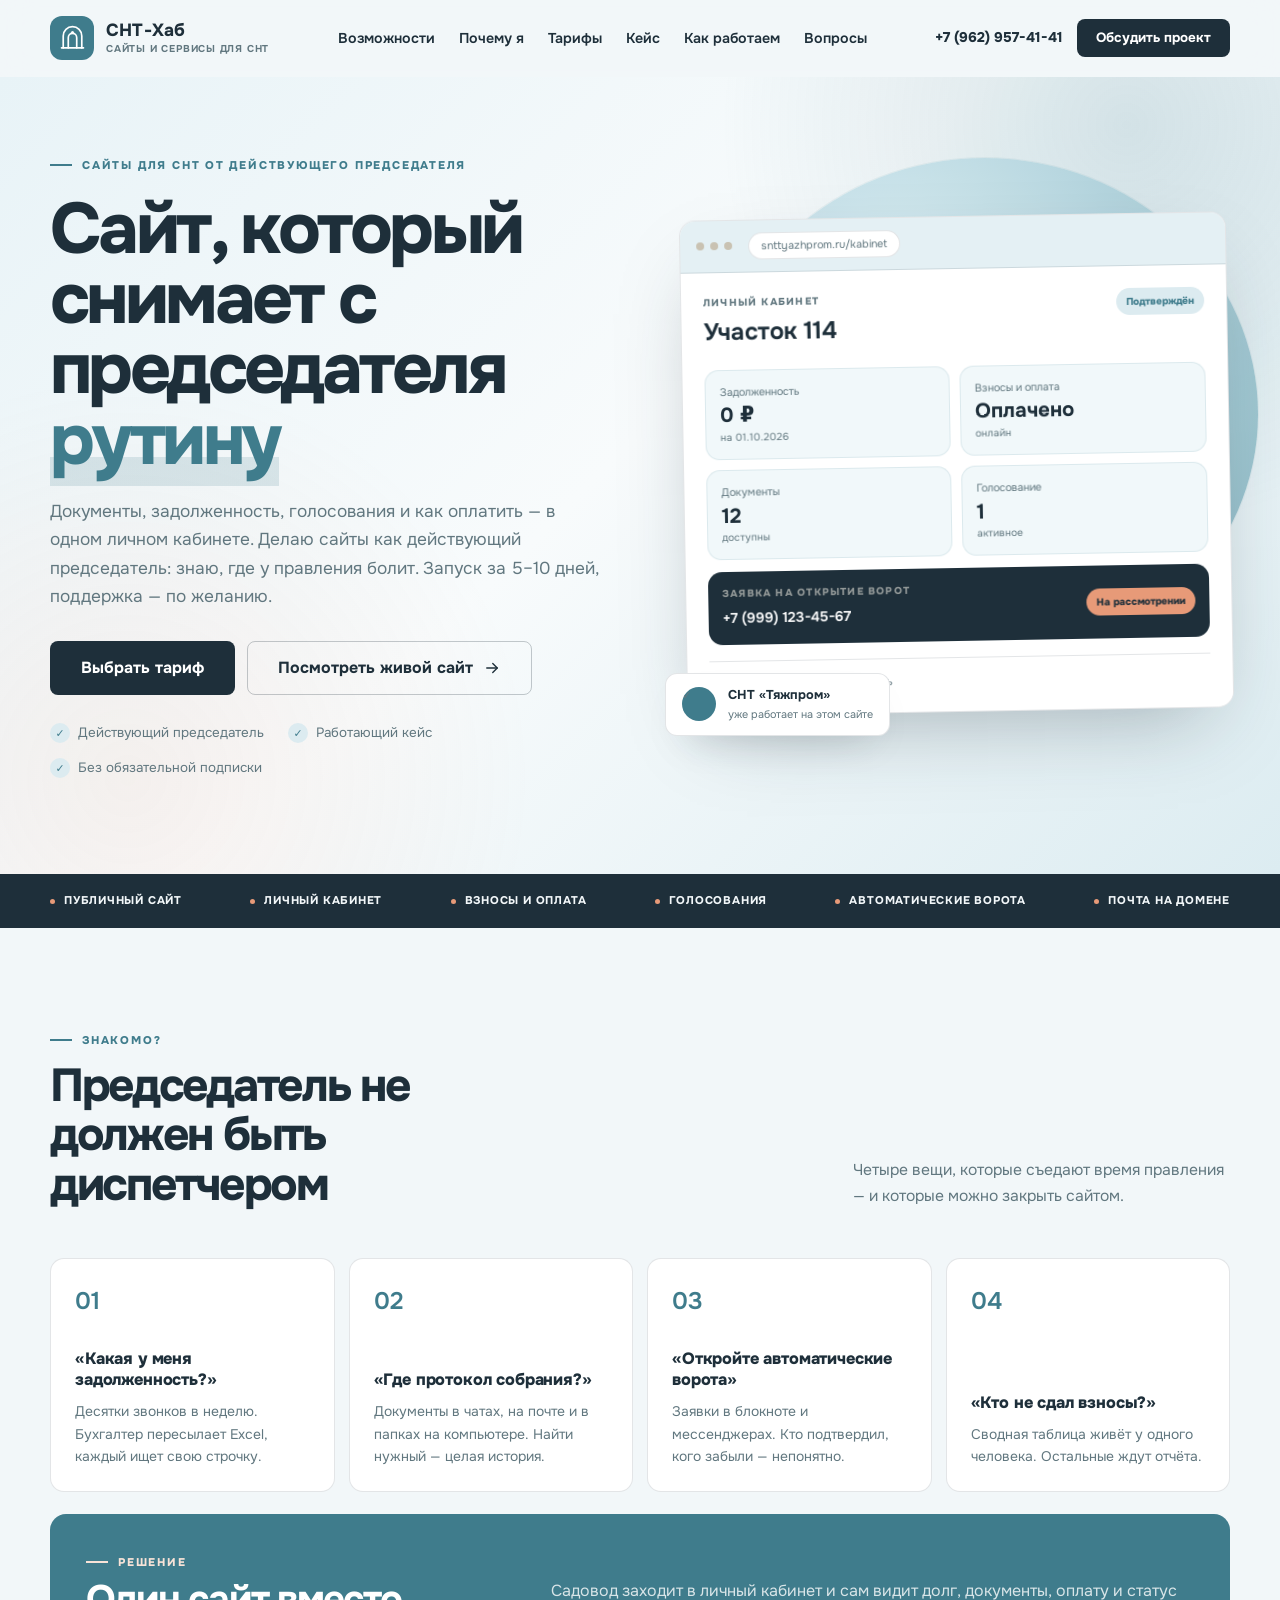
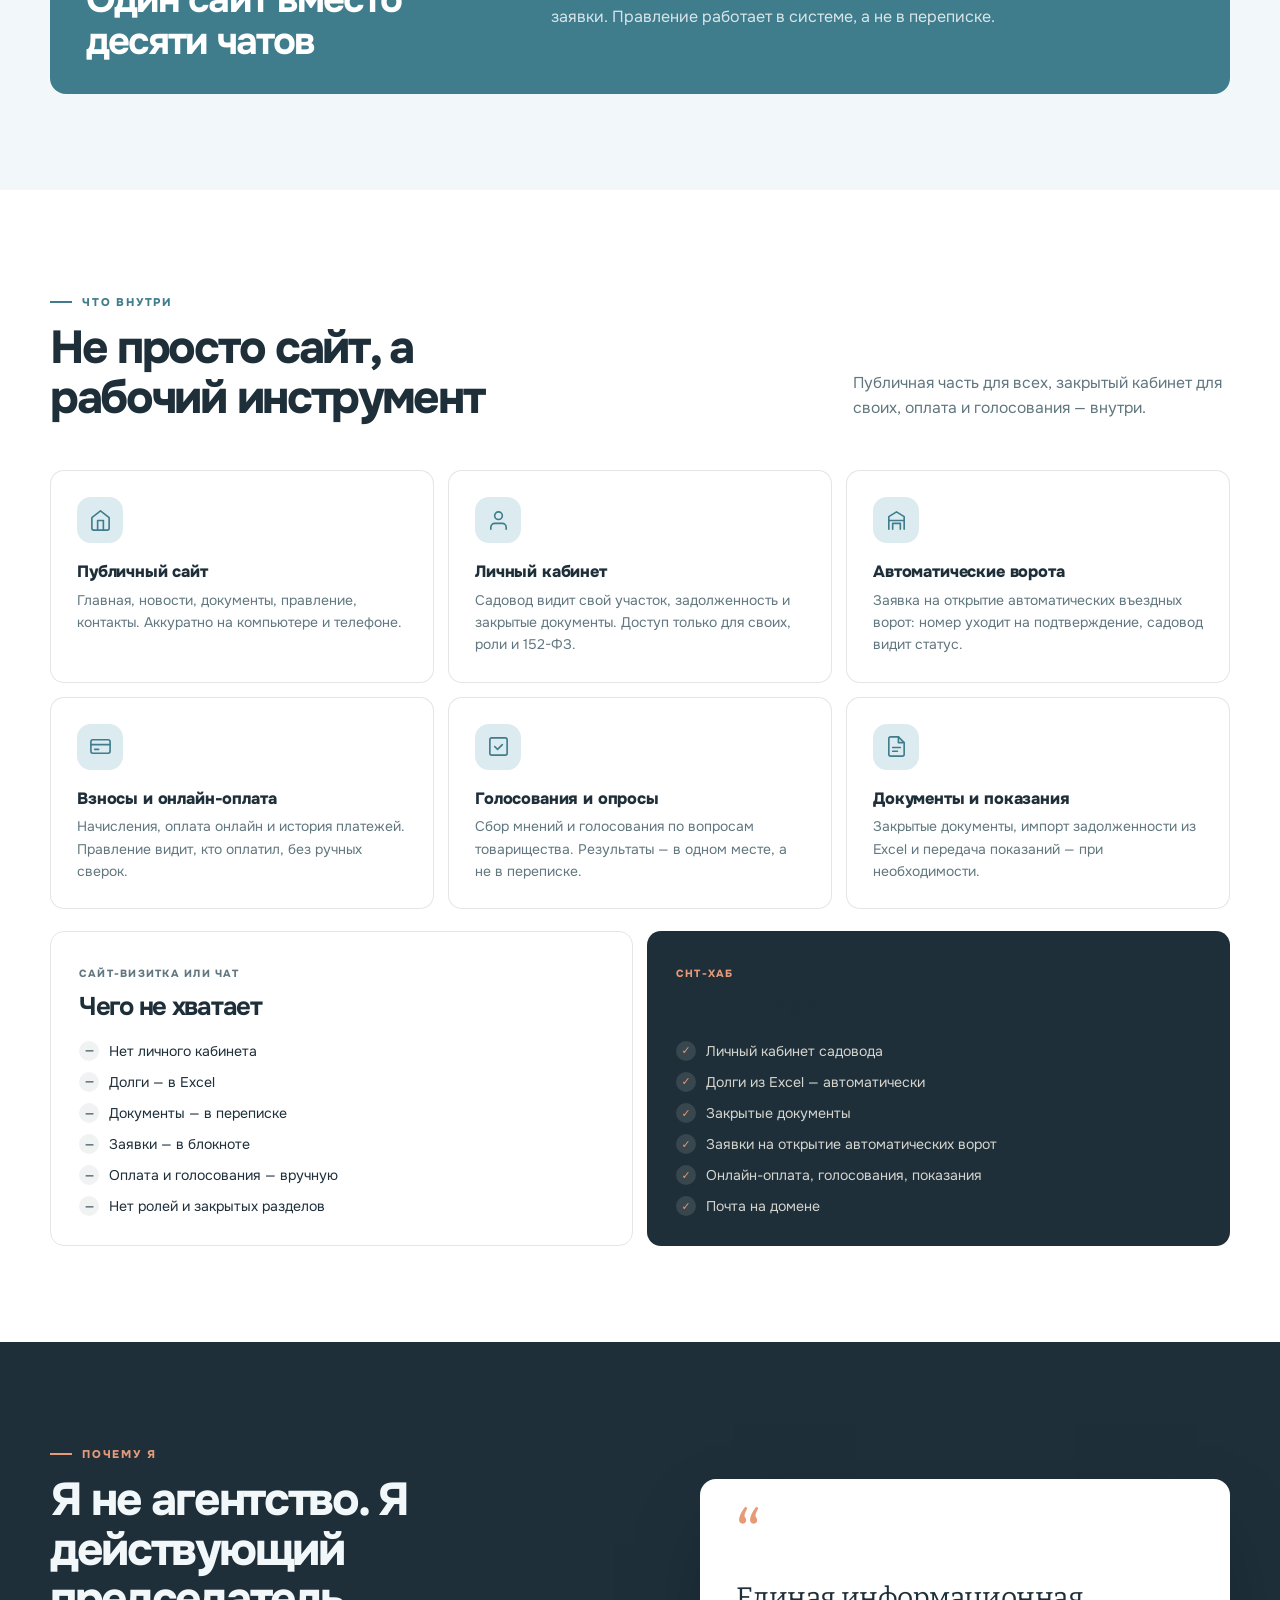
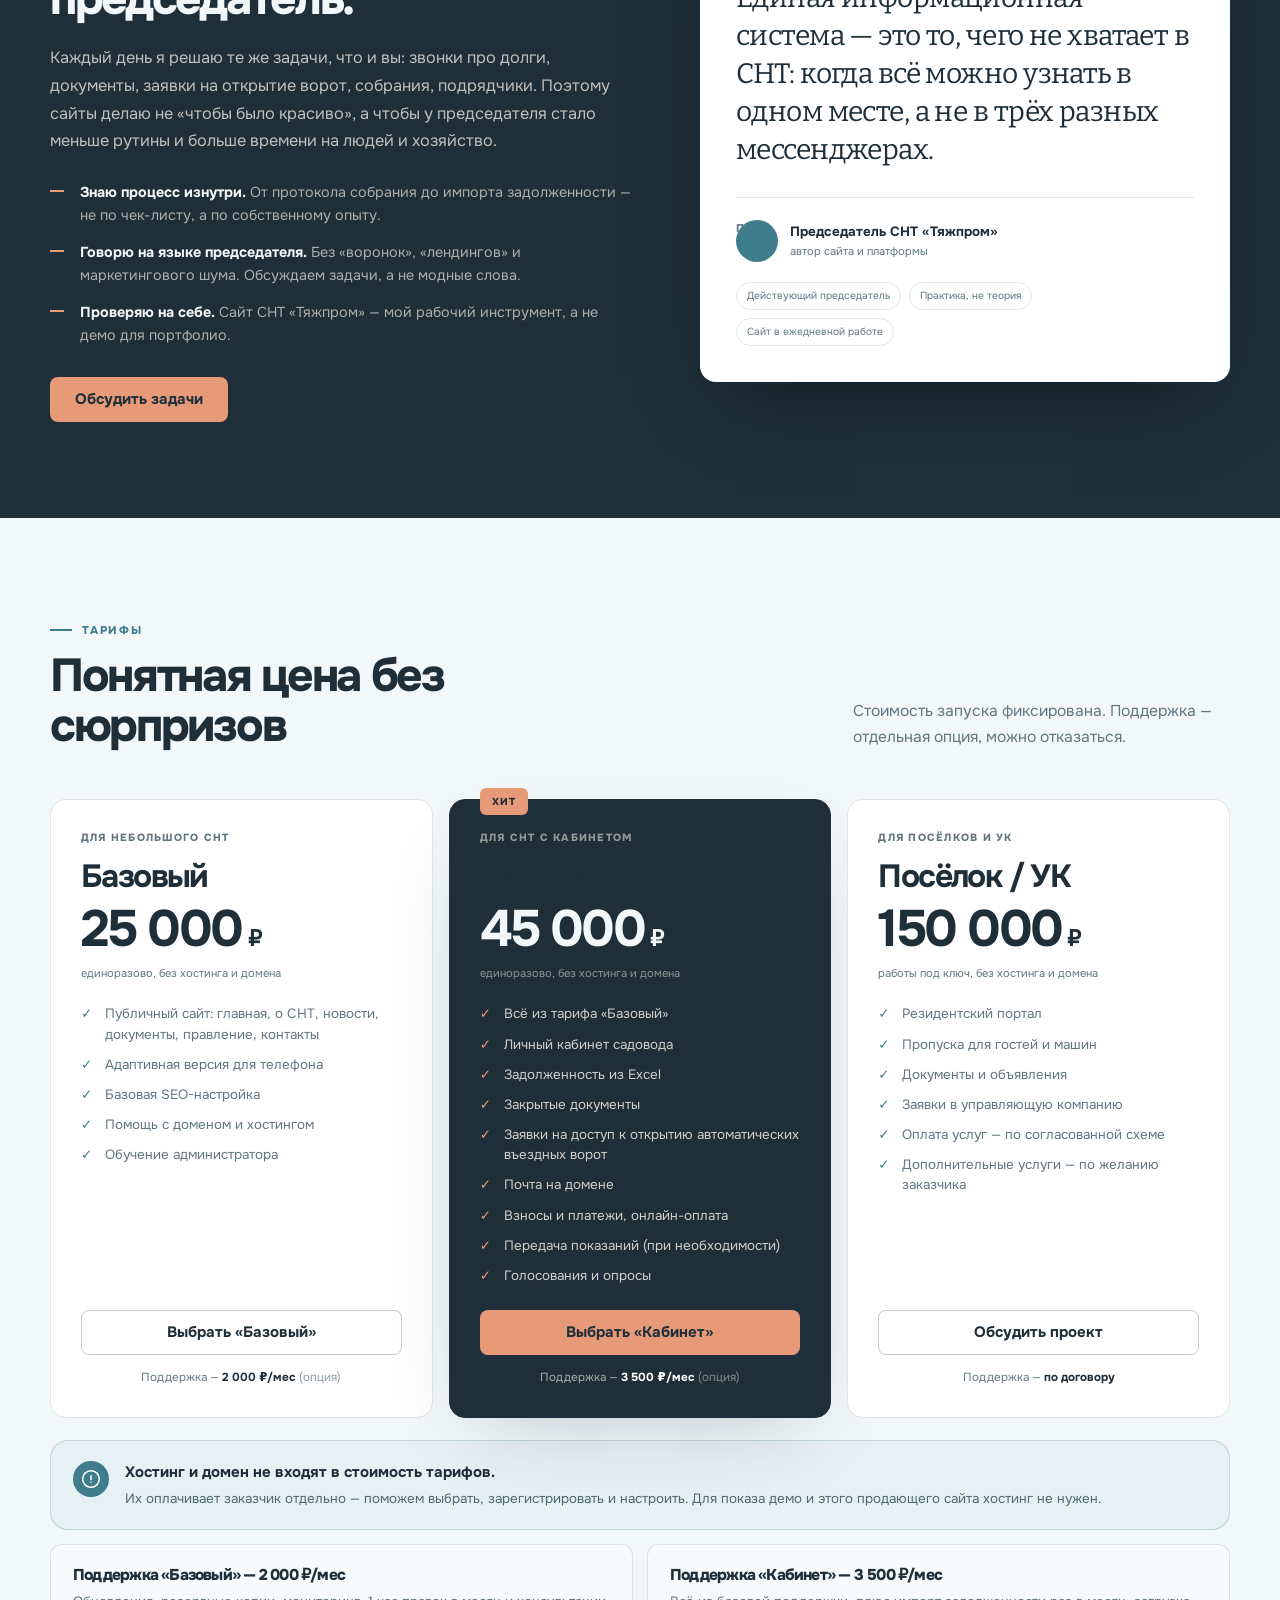
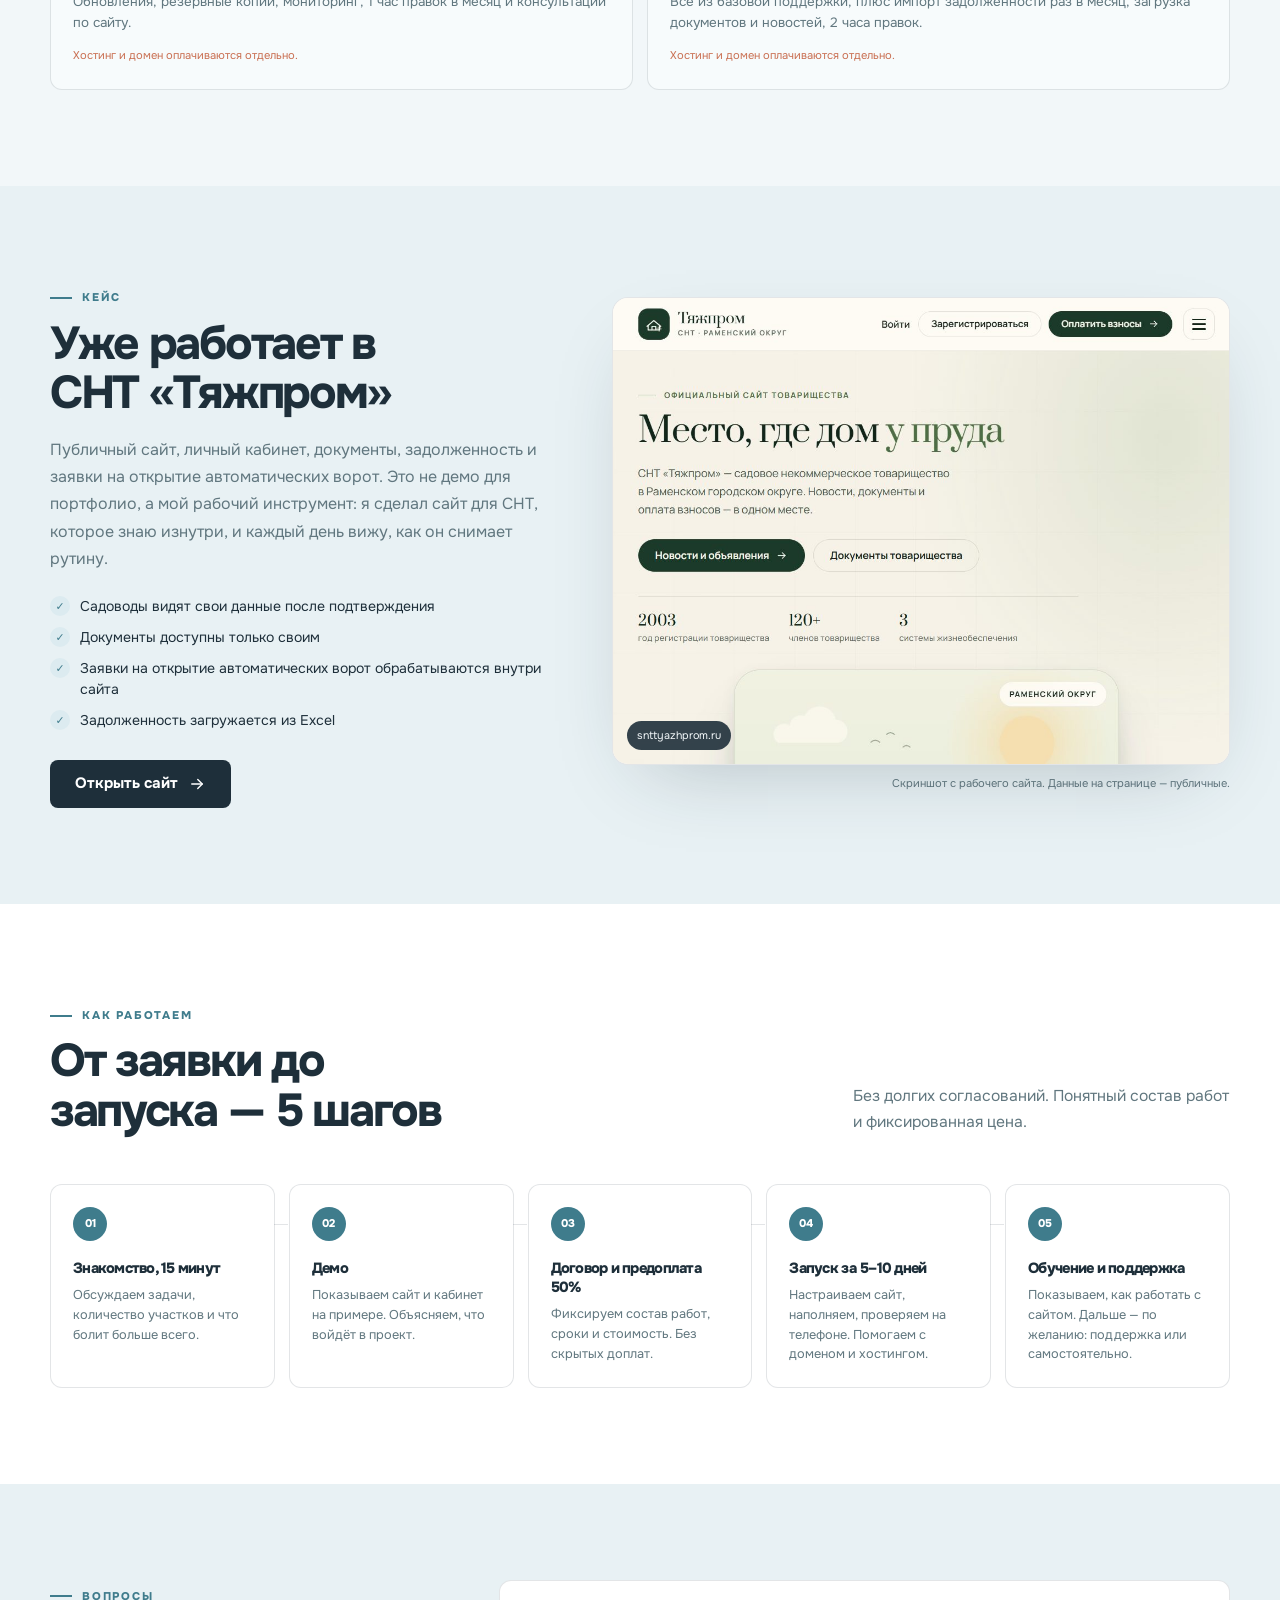
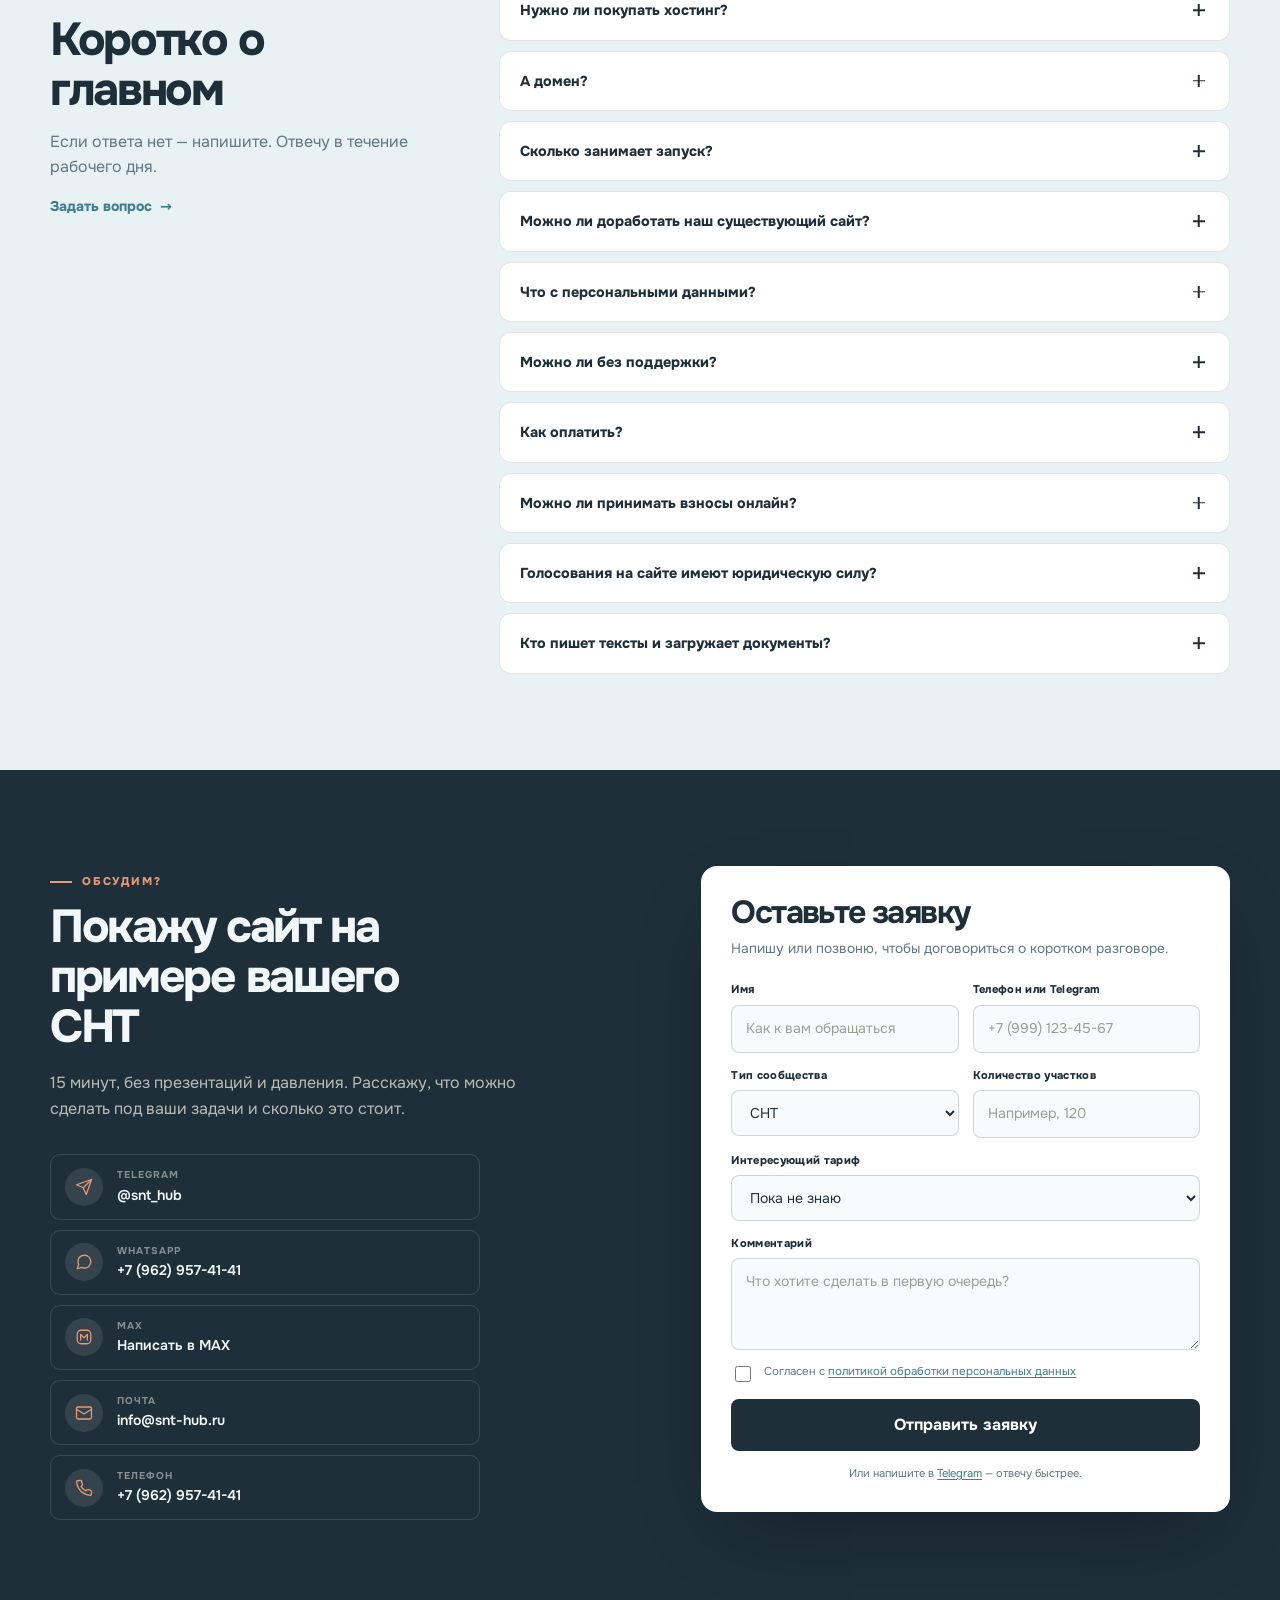
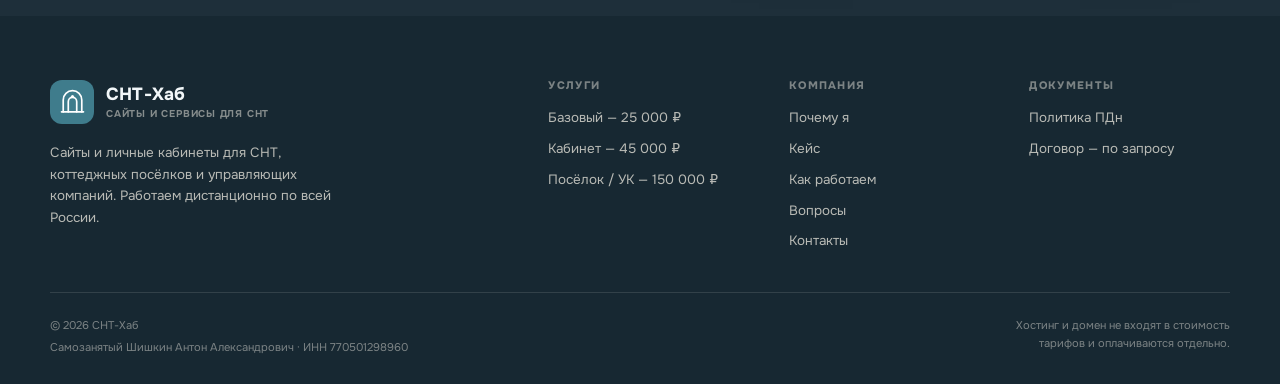
==== commit 3ea67aca: "Add index.html" ====
--- a/index.html
+++ b/index.html
@@ -581,6 +581,12 @@
               </span>
               <span><small>WhatsApp</small><strong>+7 (962) 957-41-41</strong></span>
             </a>
+            <a href="https://max.ru/u/f9LHodD0cOKhrMgB7TqAQbnVKpL1FBEVeNh7BCSqJ2XtUev40Wmx7AJauww" target="_blank" rel="noopener">
+              <span class="contact-links__icon" aria-hidden="true">
+                <svg viewBox="0 0 24 24"><rect x="3" y="3" width="18" height="18" rx="5"/><path d="M7.5 16V8.5l4.5 4.5 4.5-4.5V16"/></svg>
+              </span>
+              <span><small>MAX</small><strong>Написать в MAX</strong></span>
+            </a>
             <a href="mailto:2282022@bk.ru">
               <span class="contact-links__icon" aria-hidden="true">
                 <svg viewBox="0 0 24 24"><rect x="2" y="4" width="20" height="16" rx="2"/><path d="m22 7-8.97 5.7a1.94 1.94 0 0 1-2.06 0L2 7"/></svg>
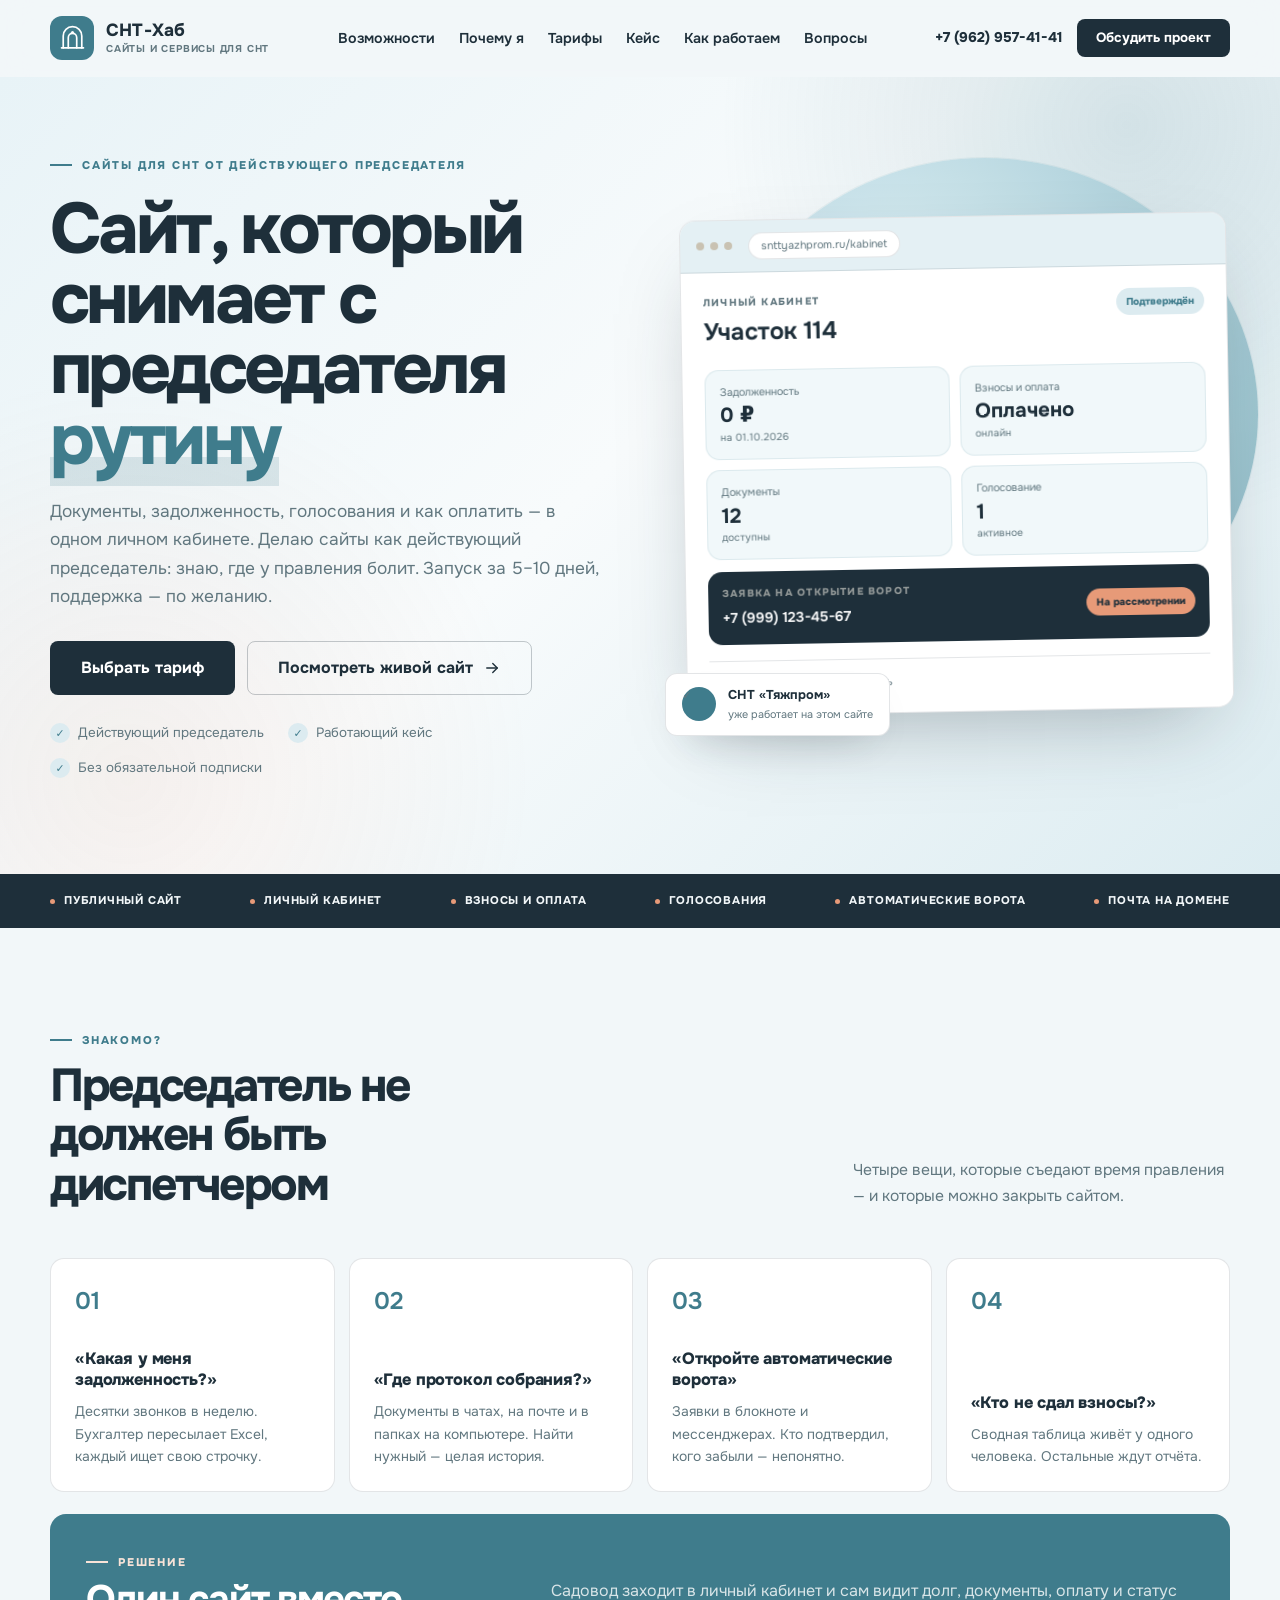
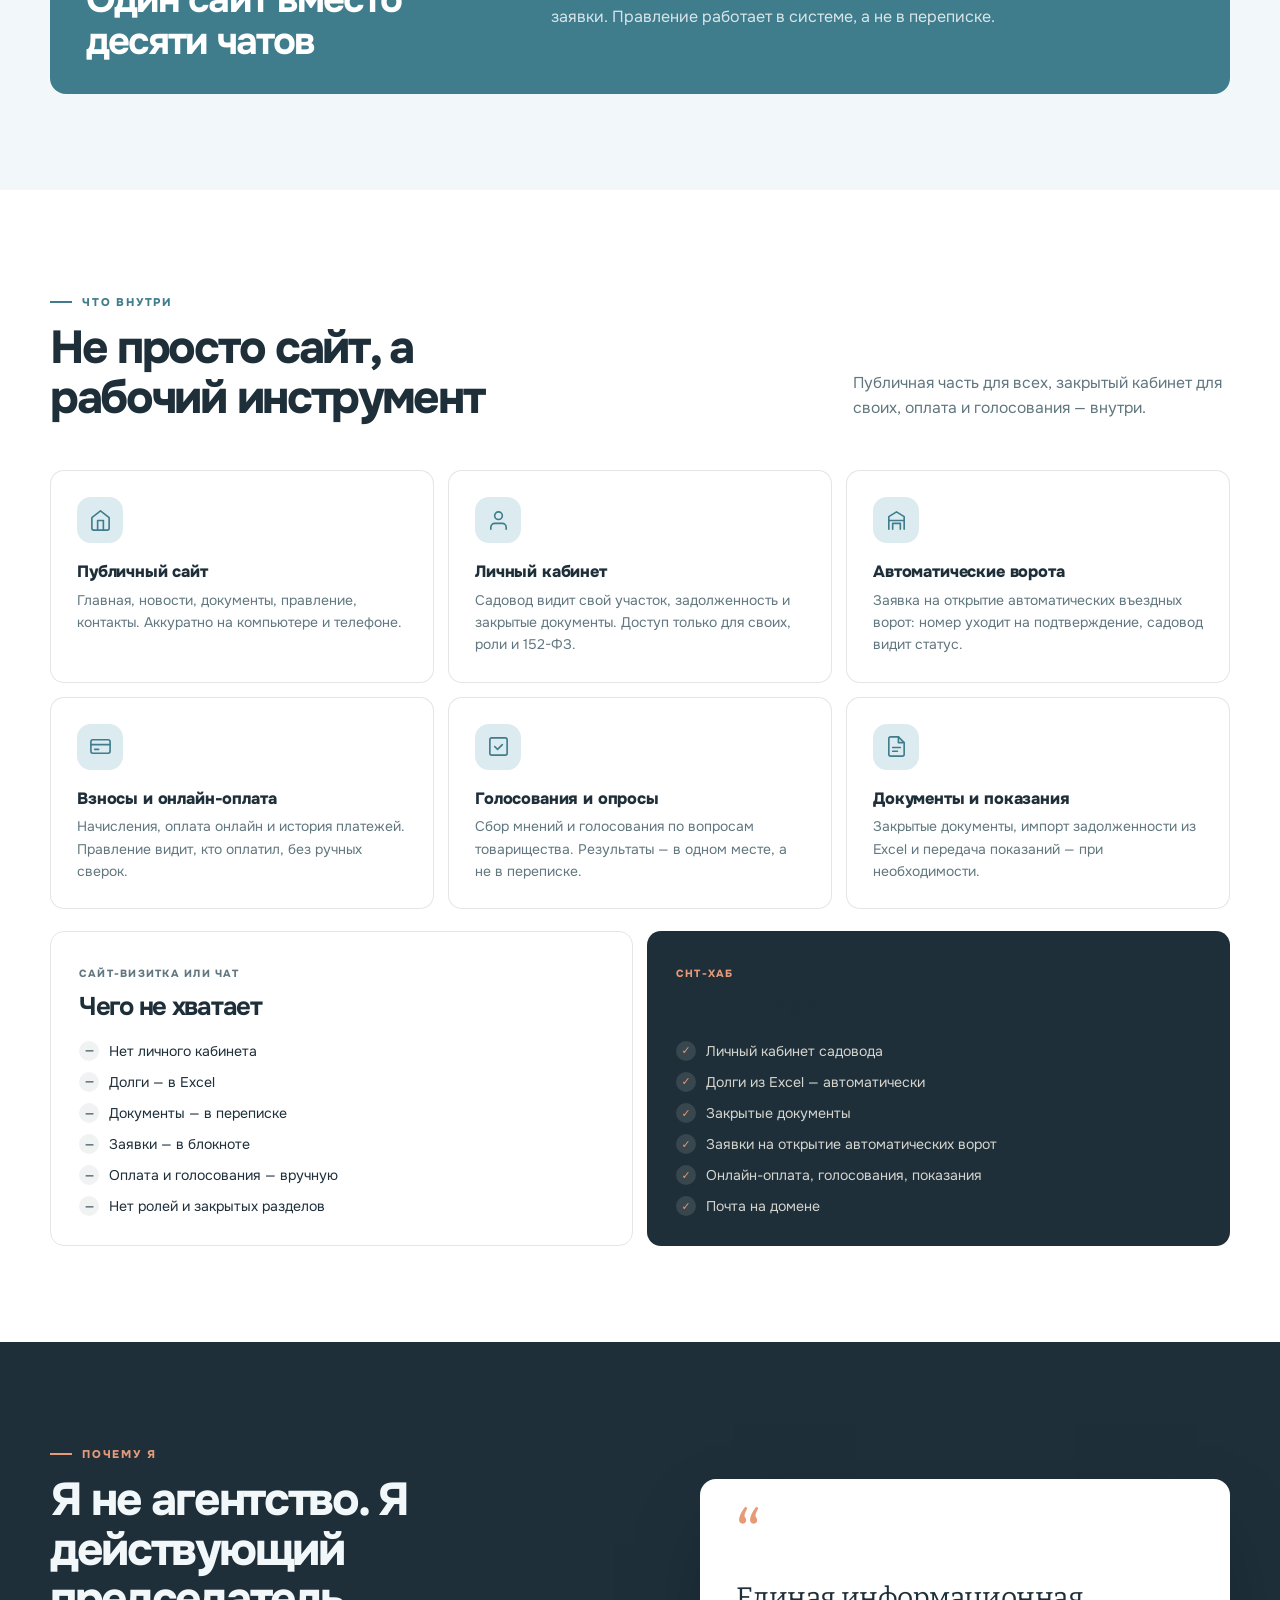
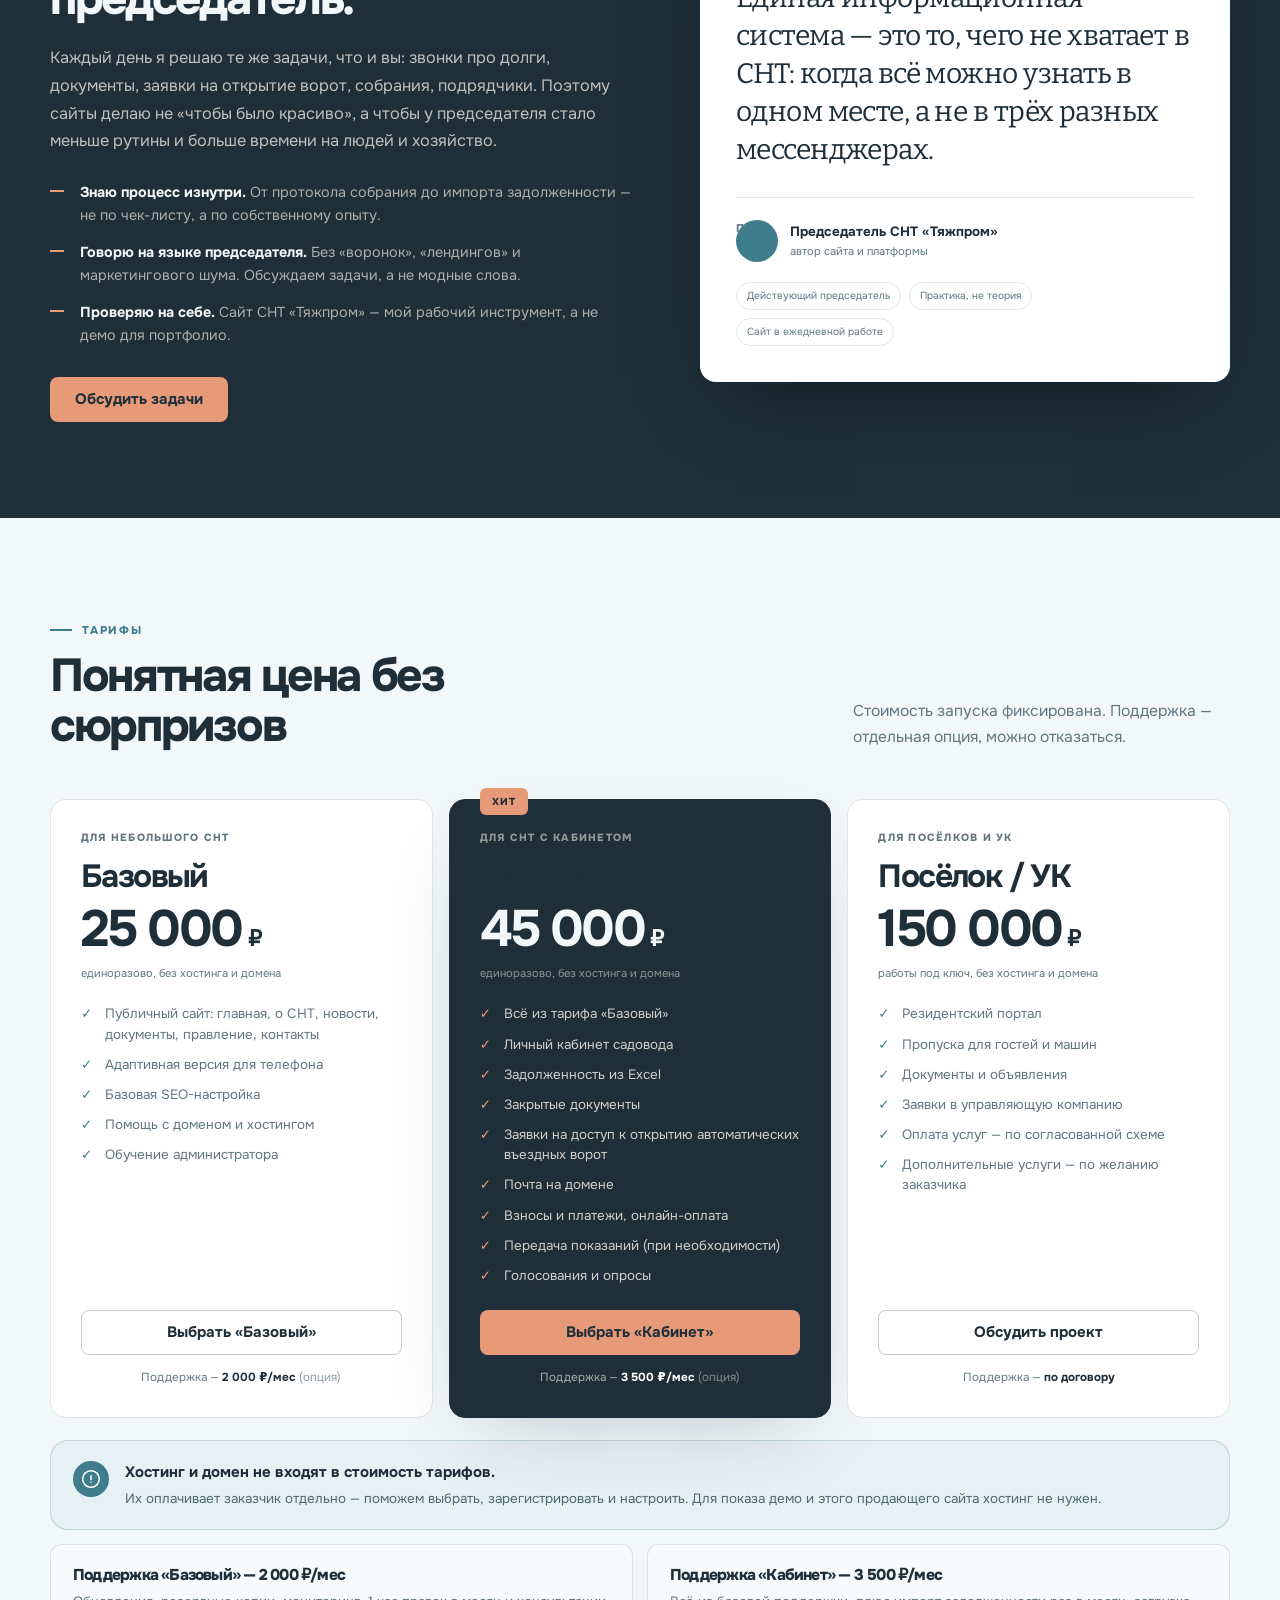
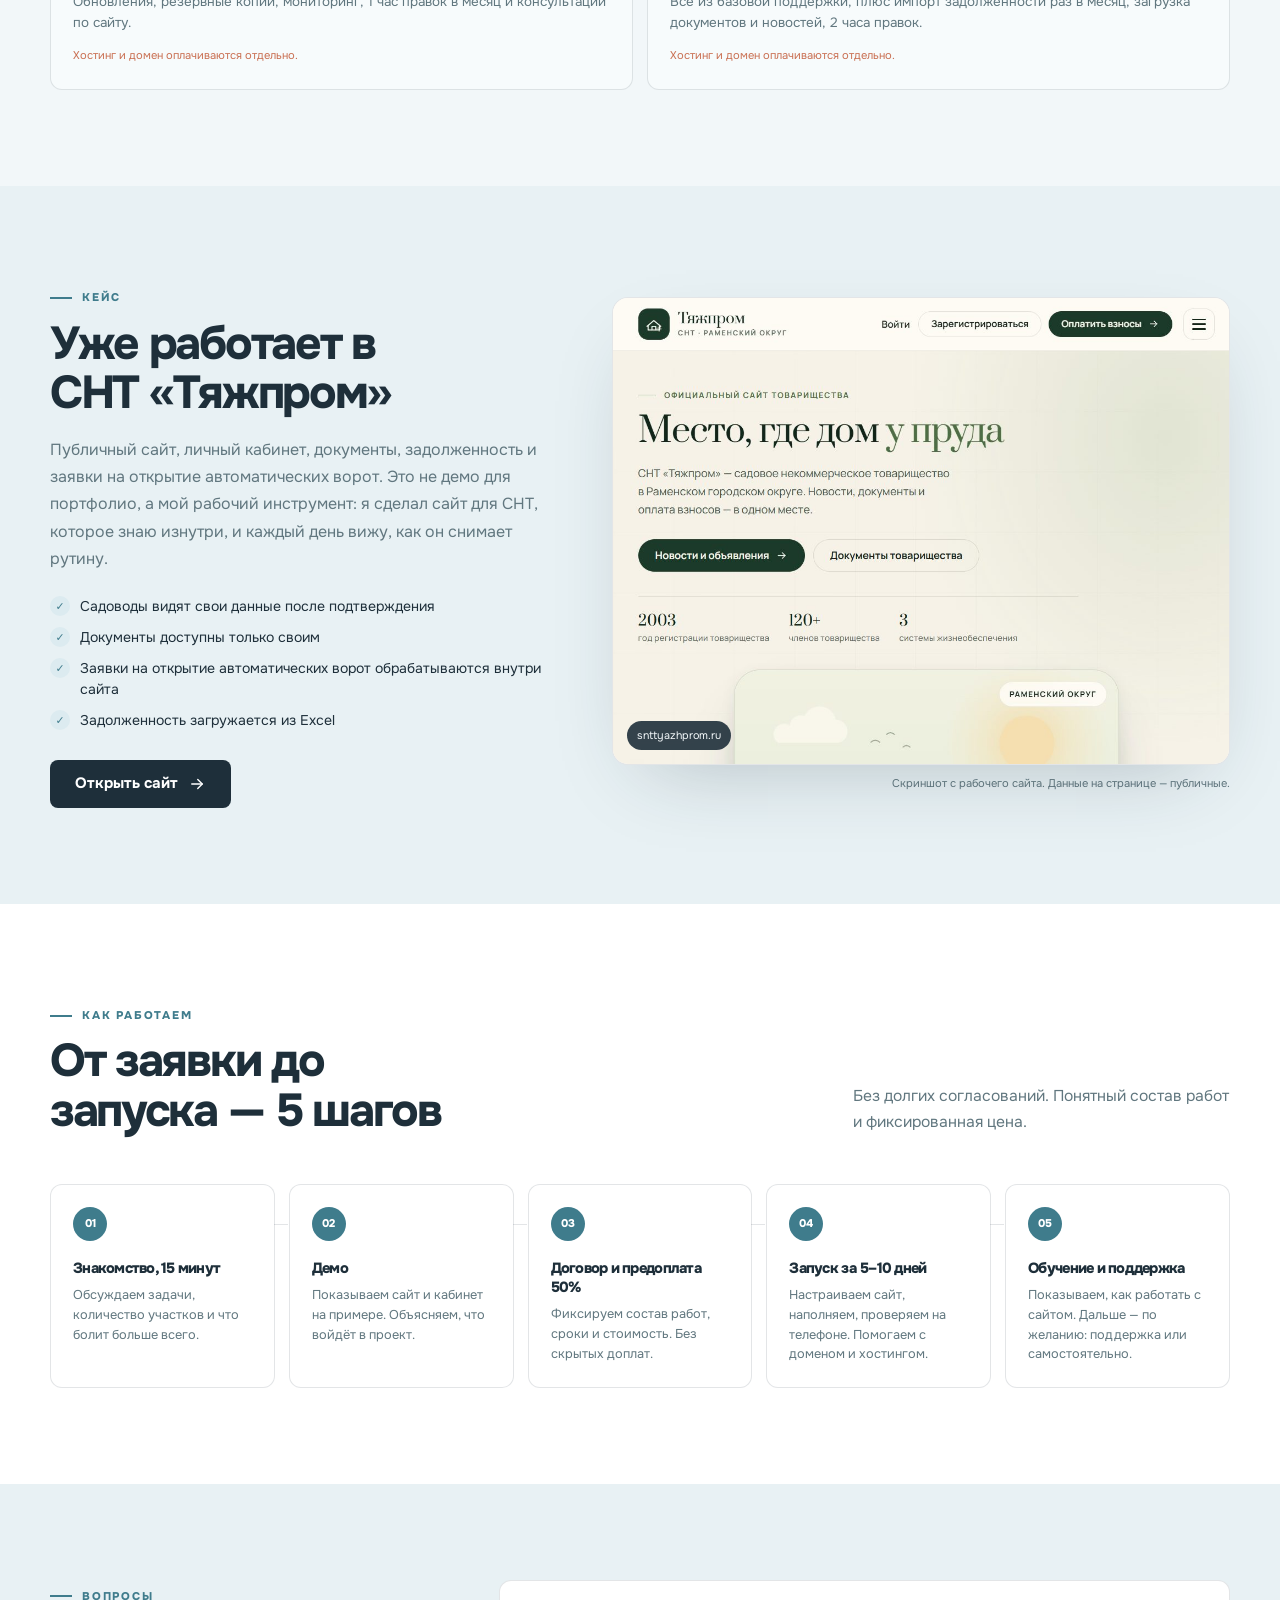
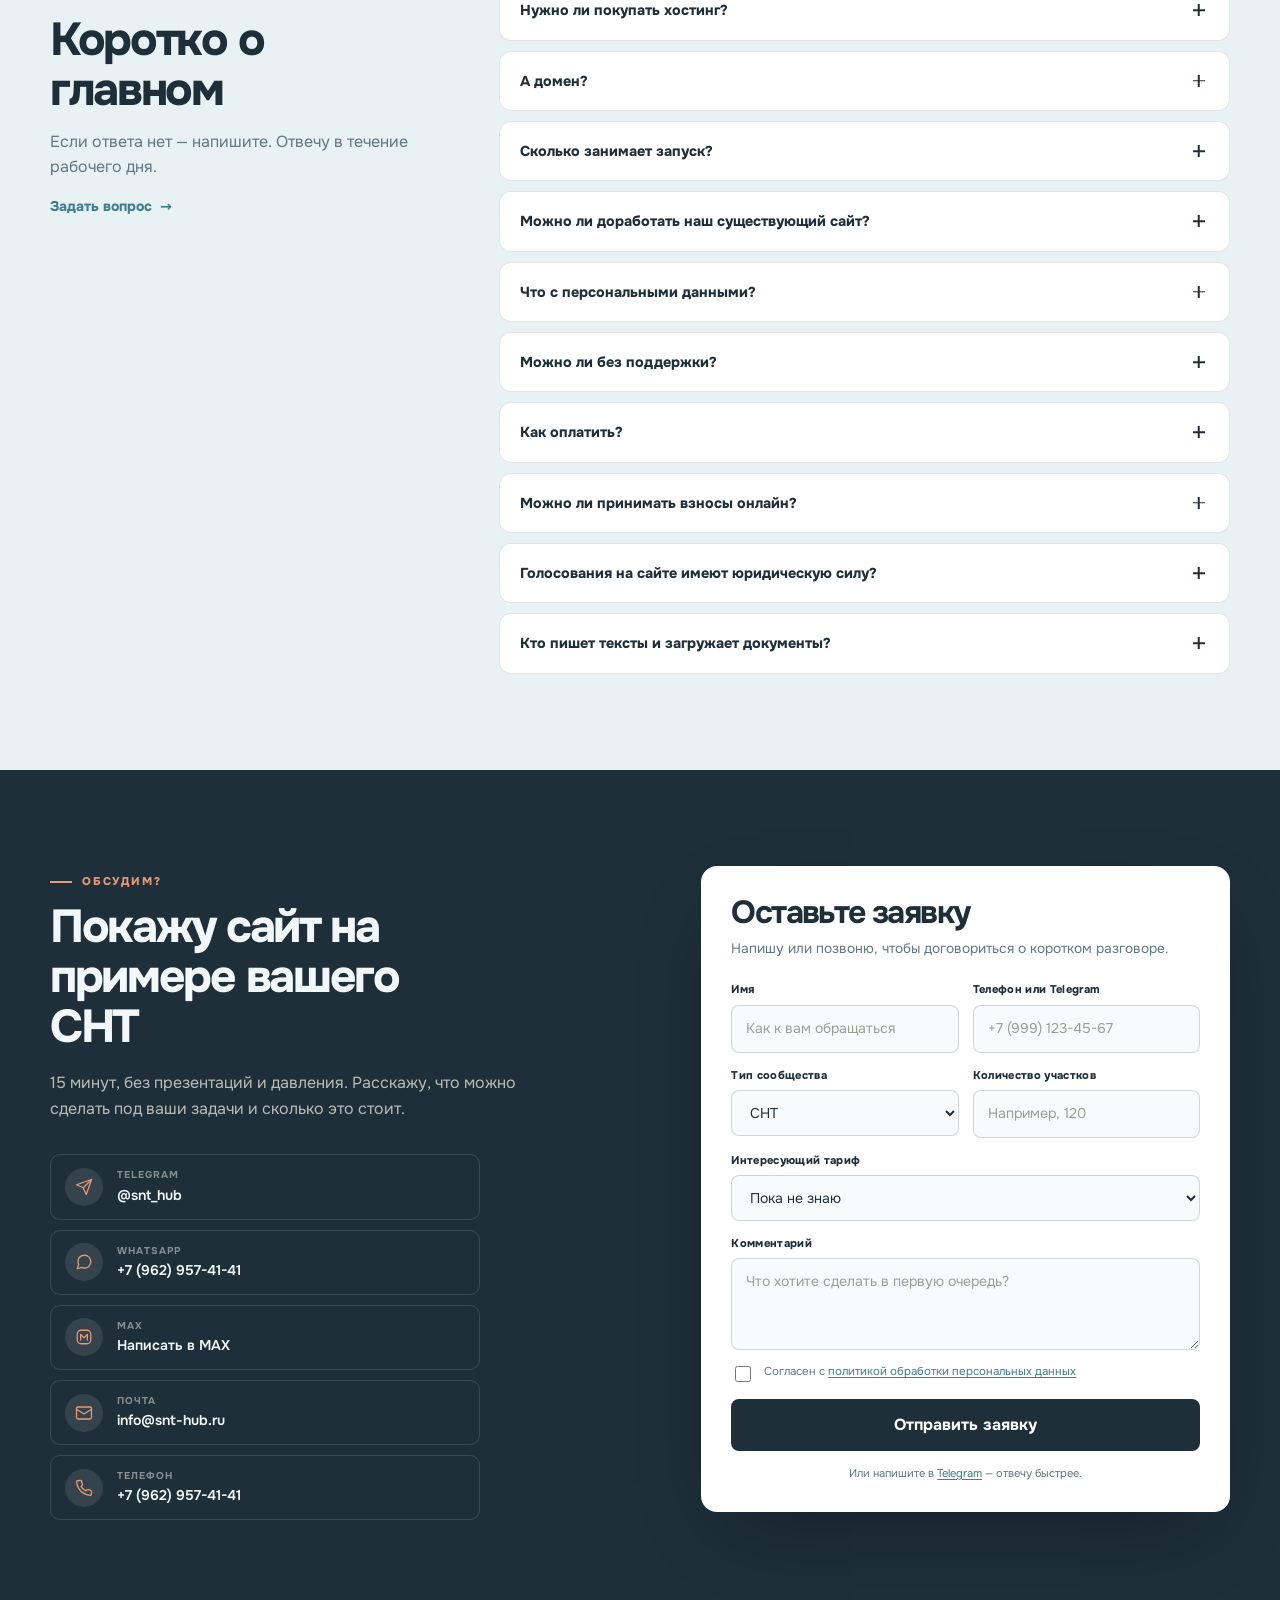
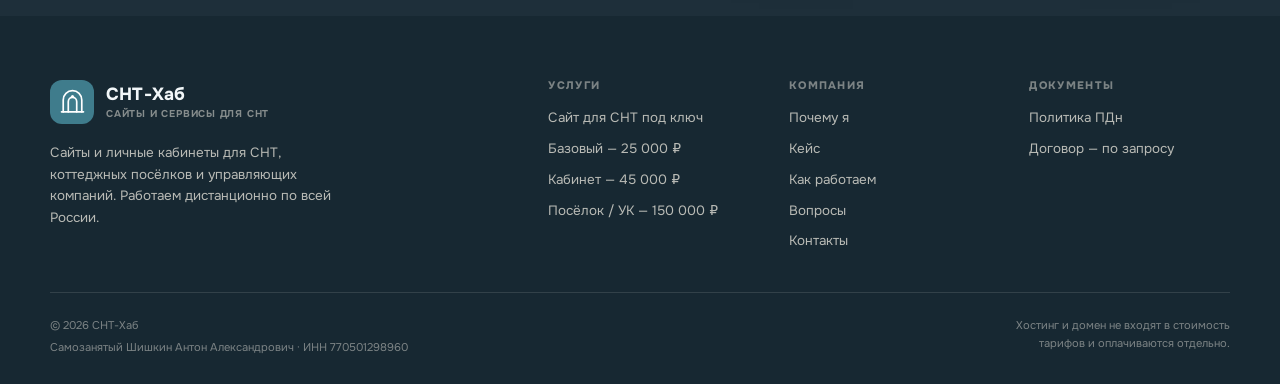
==== commit 1c8ce150: "Add index.html" ====
--- a/index.html
+++ b/index.html
@@ -2,16 +2,29 @@
 <html lang="ru">
 <head>
   <meta charset="utf-8">
+  <!-- Yandex.Metrika counter -->
+  <script type="text/javascript">
+    (function(m,e,t,r,i,k,a){
+        m[i]=m[i]||function(){(m[i].a=m[i].a||[]).push(arguments)};
+        m[i].l=1*new Date();
+        for (var j = 0; j < document.scripts.length; j++) {if (document.scripts[j].src === r) { return; }}
+        k=e.createElement(t),a=e.getElementsByTagName(t)[0],k.async=1,k.src=r,a.parentNode.insertBefore(k,a)
+    })(window, document,'script','https://mc.yandex.ru/metrika/tag.js?id=113951839', 'ym');
+
+    ym(113951839, 'init', {ssr:true, webvisor:true, clickmap:true, ecommerce:"dataLayer", referrer: document.referrer, url: location.href, accurateTrackBounce:true, trackLinks:true});
+  </script>
+  <noscript><div><img src="https://mc.yandex.ru/watch/113951839" style="position:absolute; left:-9999px;" alt="" /></div></noscript>
+  <!-- /Yandex.Metrika counter -->
   <meta name="viewport" content="width=device-width, initial-scale=1">
   <meta name="theme-color" content="#3f7c8c">
-  <title>Сайт для СНТ под ключ — личный кабинет, документы, оплата, голосования | СНТ-Хаб</title>
-  <meta name="description" content="Сайт для СНТ и коттеджных посёлков: личный кабинет, документы, задолженность, онлайн-оплата взносов, голосования, автоматические ворота. Базовый — 25 000 ₽, Кабинет — 45 000 ₽. Хостинг и домен не входят.">
+  <title>Сайт для СНТ под ключ — личный кабинет и оплата взносов | СНТ-Хаб</title>
+  <meta name="description" content="Сайт для СНТ и коттеджных посёлков: личный кабинет садовода, документы, задолженность из Excel, онлайн-оплата взносов. От 25 000 ₽, запуск за 5–10 дней.">
   <link rel="canonical" href="https://snt-hub.ru/">
   <meta property="og:type" content="website">
   <meta property="og:locale" content="ru_RU">
   <meta property="og:site_name" content="СНТ-Хаб">
   <meta property="og:title" content="Сайт для СНТ, который снимает с председателя рутину">
-  <meta property="og:description" content="Личный кабинет, документы, задолженность, онлайн-оплата взносов, голосования и заявки на открытие автоматических ворот — в одном месте. Запуск за 5–10 дней. Хостинг и домен не входят в стоимость.">
+  <meta property="og:description" content="Личный кабинет садовода, документы, задолженность из Excel и онлайн-оплата взносов. От 25 000 ₽, запуск за 5–10 дней.">
   <meta property="og:url" content="https://snt-hub.ru/">
   <meta property="og:image" content="https://snt-hub.ru/assets/case-snttyazhprom.jpg">
   <link rel="icon" href="assets/favicon.svg" type="image/svg+xml">
@@ -26,12 +39,110 @@
     "url": "https://snt-hub.ru/",
     "telephone": "+7 (962) 957-41-41",
     "email": "info@snt-hub.ru",
+    "image": "https://snt-hub.ru/assets/case-snttyazhprom.jpg",
+    "logo": "https://snt-hub.ru/assets/favicon.svg",
+    "sameAs": ["https://t.me/Ant_Shishk"],
+    "contactPoint": {
+      "@type": "ContactPoint",
+      "telephone": "+7 (962) 957-41-41",
+      "email": "info@snt-hub.ru",
+      "contactType": "customer service",
+      "availableLanguage": "Russian"
+    },
     "areaServed": "Россия",
     "priceRange": "25000–150000 ₽",
     "makesOffer": [
       { "@type": "Offer", "name": "Базовый сайт для СНТ", "price": "25000", "priceCurrency": "RUB" },
       { "@type": "Offer", "name": "Сайт для СНТ с личным кабинетом", "price": "45000", "priceCurrency": "RUB" },
       { "@type": "Offer", "name": "Портал для коттеджного посёлка или УК", "price": "150000", "priceCurrency": "RUB" }
+    ]
+  }
+  </script>
+  <script type="application/ld+json">
+  {
+    "@context": "https://schema.org",
+    "@type": "FAQPage",
+    "mainEntity": [
+      {
+        "@type": "Question",
+        "name": "Нужно ли покупать хостинг?",
+        "acceptedAnswer": {
+          "@type": "Answer",
+          "text": "Для этого продающего сайта — нет. Он статический: его можно разместить бесплатно или открыть локально. Для сайта СНТ с PHP и базой данных хостинг нужен. В стоимость тарифов он не входит: оплачивается отдельно, на аккаунт заказчика. Поможем выбрать и настроить."
+        }
+      },
+      {
+        "@type": "Question",
+        "name": "А домен?",
+        "acceptedAnswer": {
+          "@type": "Answer",
+          "text": "Домен тоже оплачивается отдельно. Для первого запуска можно взять недорогой .ru или .рф . Если домен уже есть — используем его."
+        }
+      },
+      {
+        "@type": "Question",
+        "name": "Сколько занимает запуск?",
+        "acceptedAnswer": {
+          "@type": "Answer",
+          "text": "«Базовый» — 5–7 дней, «Кабинет» — 7–10 дней после получения материалов. Срок зависит от наполнения и скорости согласований."
+        }
+      },
+      {
+        "@type": "Question",
+        "name": "Можно ли доработать наш существующий сайт?",
+        "acceptedAnswer": {
+          "@type": "Answer",
+          "text": "Да. Сначала аудит: покажем, что можно сохранить, что переделать и сколько это стоит. Иногда дешевле сделать новый сайт на готовой платформе."
+        }
+      },
+      {
+        "@type": "Question",
+        "name": "Что с персональными данными?",
+        "acceptedAnswer": {
+          "@type": "Answer",
+          "text": "Закрытые разделы, роли, согласия и политика ПДн. Хостинг — в России. Для сайтов СНТ готовим пакет документов по 152-ФЗ."
+        }
+      },
+      {
+        "@type": "Question",
+        "name": "Можно ли без поддержки?",
+        "acceptedAnswer": {
+          "@type": "Answer",
+          "text": "Да. Сайт передаётся вам, доступы остаются у вас. Поддержка — опция, а не обязательное условие."
+        }
+      },
+      {
+        "@type": "Question",
+        "name": "Как оплатить?",
+        "acceptedAnswer": {
+          "@type": "Answer",
+          "text": "По договору, на расчётный счёт. 50% предоплата, 50% после сдачи. Работаем с юрлицами и ИП."
+        }
+      },
+      {
+        "@type": "Question",
+        "name": "Можно ли принимать взносы онлайн?",
+        "acceptedAnswer": {
+          "@type": "Answer",
+          "text": "Да, подключаем онлайн-оплату взносов. Схему — банк, эквайринг, комиссию — согласуем отдельно под вашу форму и юридическое лицо."
+        }
+      },
+      {
+        "@type": "Question",
+        "name": "Голосования на сайте имеют юридическую силу?",
+        "acceptedAnswer": {
+          "@type": "Answer",
+          "text": "Сайт помогает проводить опросы и собирать мнения. Юридически значимые решения оформляются по уставу и закону; при необходимости интегрируем сертифицированную платформу."
+        }
+      },
+      {
+        "@type": "Question",
+        "name": "Кто пишет тексты и загружает документы?",
+        "acceptedAnswer": {
+          "@type": "Answer",
+          "text": "Можем сделать сами как допуслугу, можем обучить вашего администратора. В поддержку «Кабинет» уже входит загрузка документов и новостей."
+        }
+      }
     ]
   }
   </script>
@@ -677,6 +788,7 @@
         <div class="footer__col">
           <h3>Услуги</h3>
           <nav aria-label="Услуги">
+            <a href="sait-dlya-snt/">Сайт для СНТ под ключ</a>
             <a href="#tariffs">Базовый — 25 000 ₽</a>
             <a href="#tariffs">Кабинет — 45 000 ₽</a>
             <a href="#tariffs">Посёлок / УК — 150 000 ₽</a>
